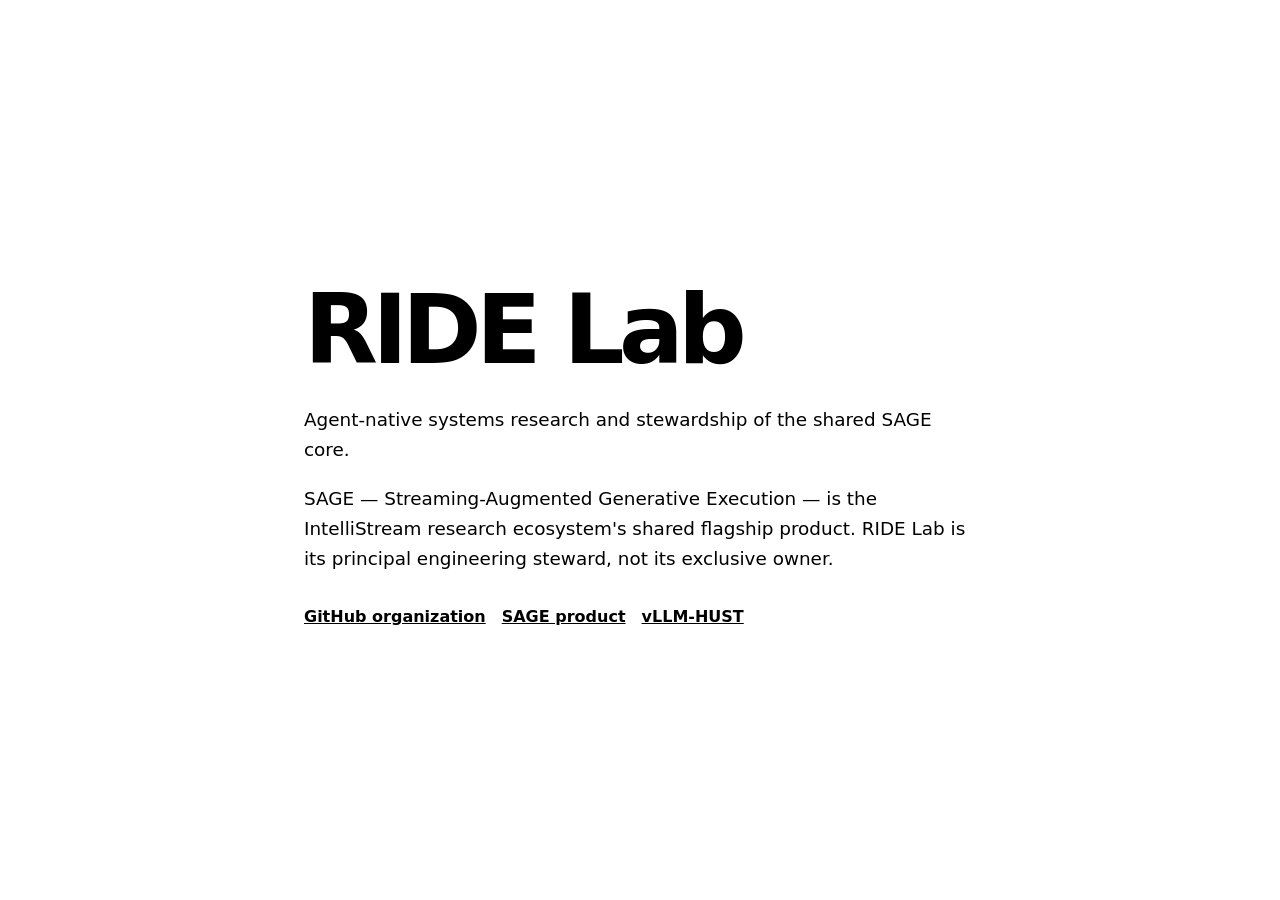
==== index.html @ f53a593c "Clarify shared SAGE stewardship" ====
<!doctype html>
<html lang="en">
<head>
  <meta charset="utf-8">
  <meta name="viewport" content="width=device-width, initial-scale=1">
  <meta name="description" content="RIDE Lab develops agent-native systems and stewards the shared SAGE core.">
  <link rel="canonical" href="https://ride-lab.github.io/">
  <title>RIDE Lab</title>
  <style>
    :root { color-scheme: light dark; font-family: ui-sans-serif, system-ui, sans-serif; }
    body { margin: 0; min-height: 100vh; display: grid; place-items: center; }
    main { width: min(42rem, calc(100% - 3rem)); }
    h1 { font-size: clamp(3rem, 10vw, 6rem); margin: 0 0 1rem; letter-spacing: -0.06em; }
    p { font-size: 1.15rem; line-height: 1.65; }
    nav { display: flex; flex-wrap: wrap; gap: 1rem; margin-top: 2rem; }
    a { color: inherit; font-weight: 650; }
  </style>
</head>
<body>
  <main>
    <h1>RIDE Lab</h1>
    <p>Agent-native systems research and stewardship of the shared SAGE core.</p>
    <p>
      SAGE — Streaming-Augmented Generative Execution — is the IntelliStream
      research ecosystem's shared flagship product. RIDE Lab is its principal
      engineering steward, not its exclusive owner.
    </p>
    <nav aria-label="RIDE Lab links">
      <a href="https://github.com/RIDE-Lab">GitHub organization</a>
      <a href="https://sage.org.ai/">SAGE product</a>
      <a href="https://github.com/vllm-hust">vLLM-HUST</a>
    </nav>
  </main>
</body>
</html>
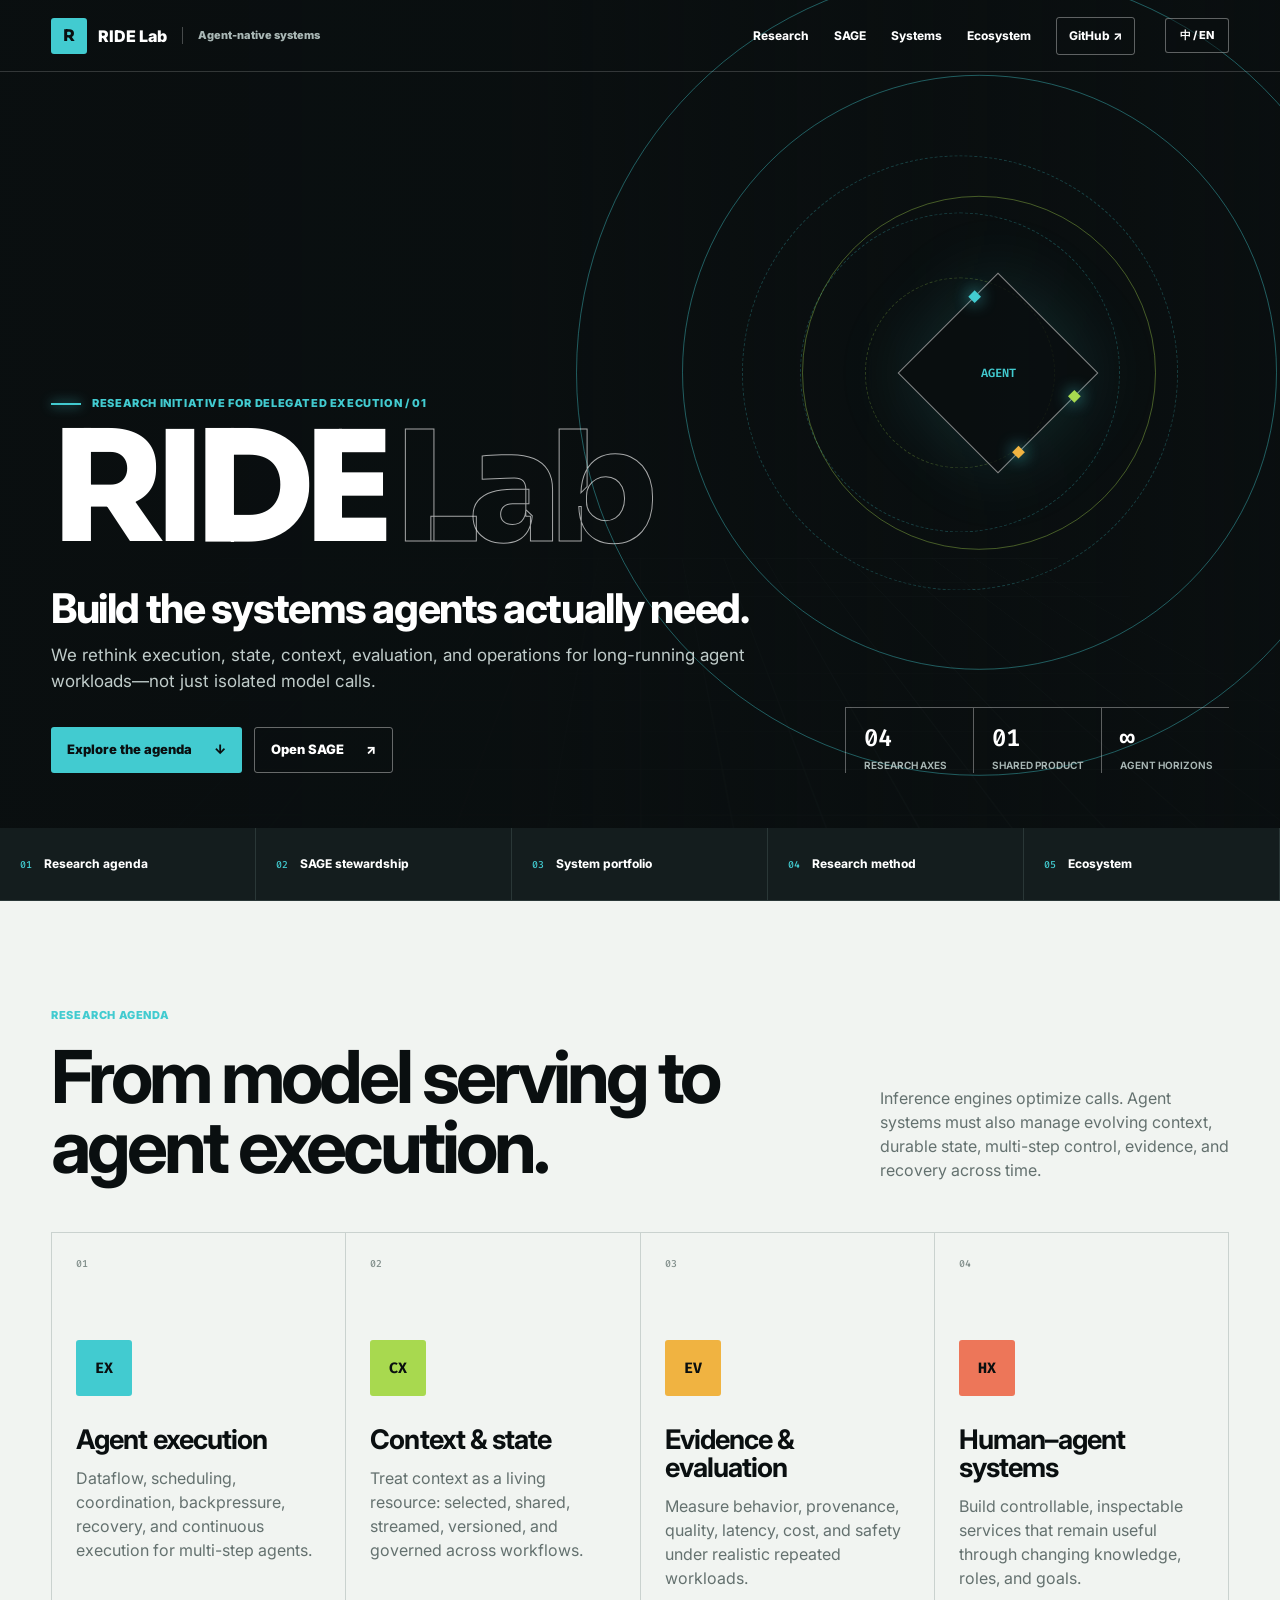
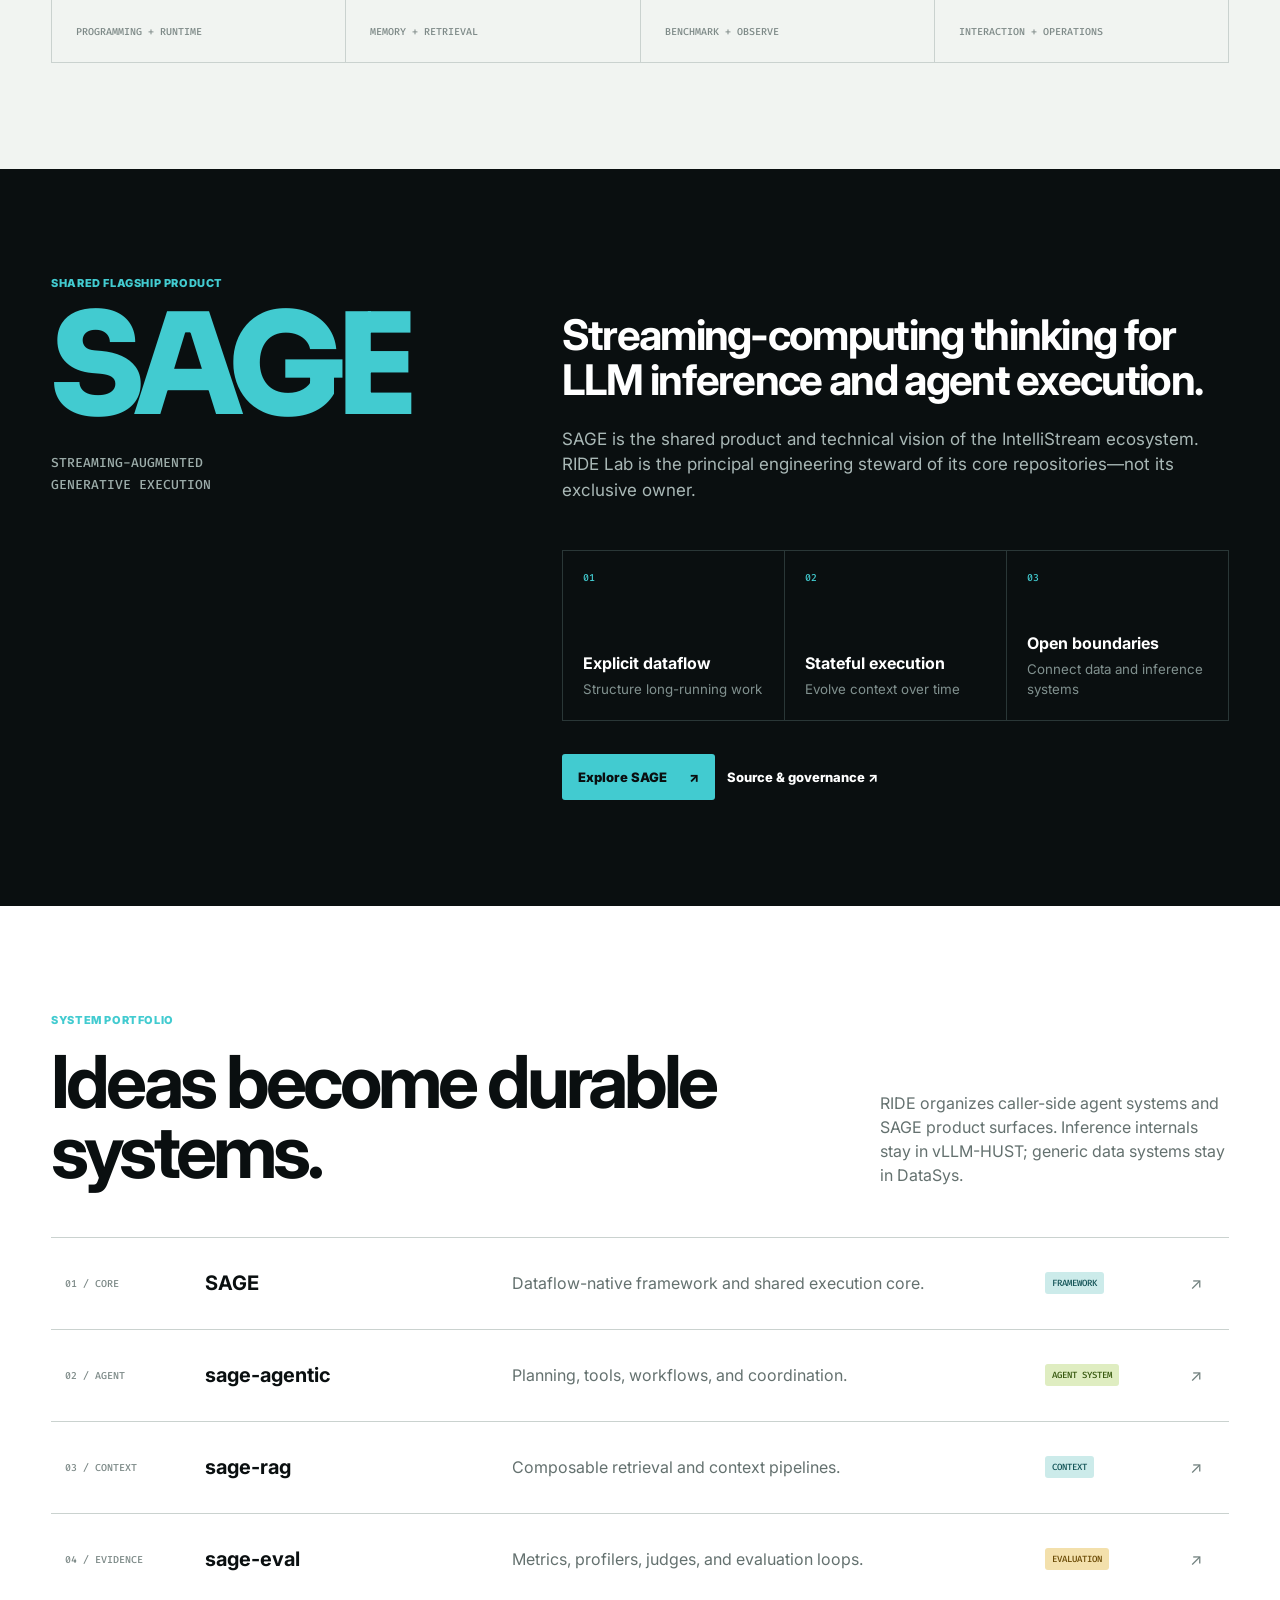
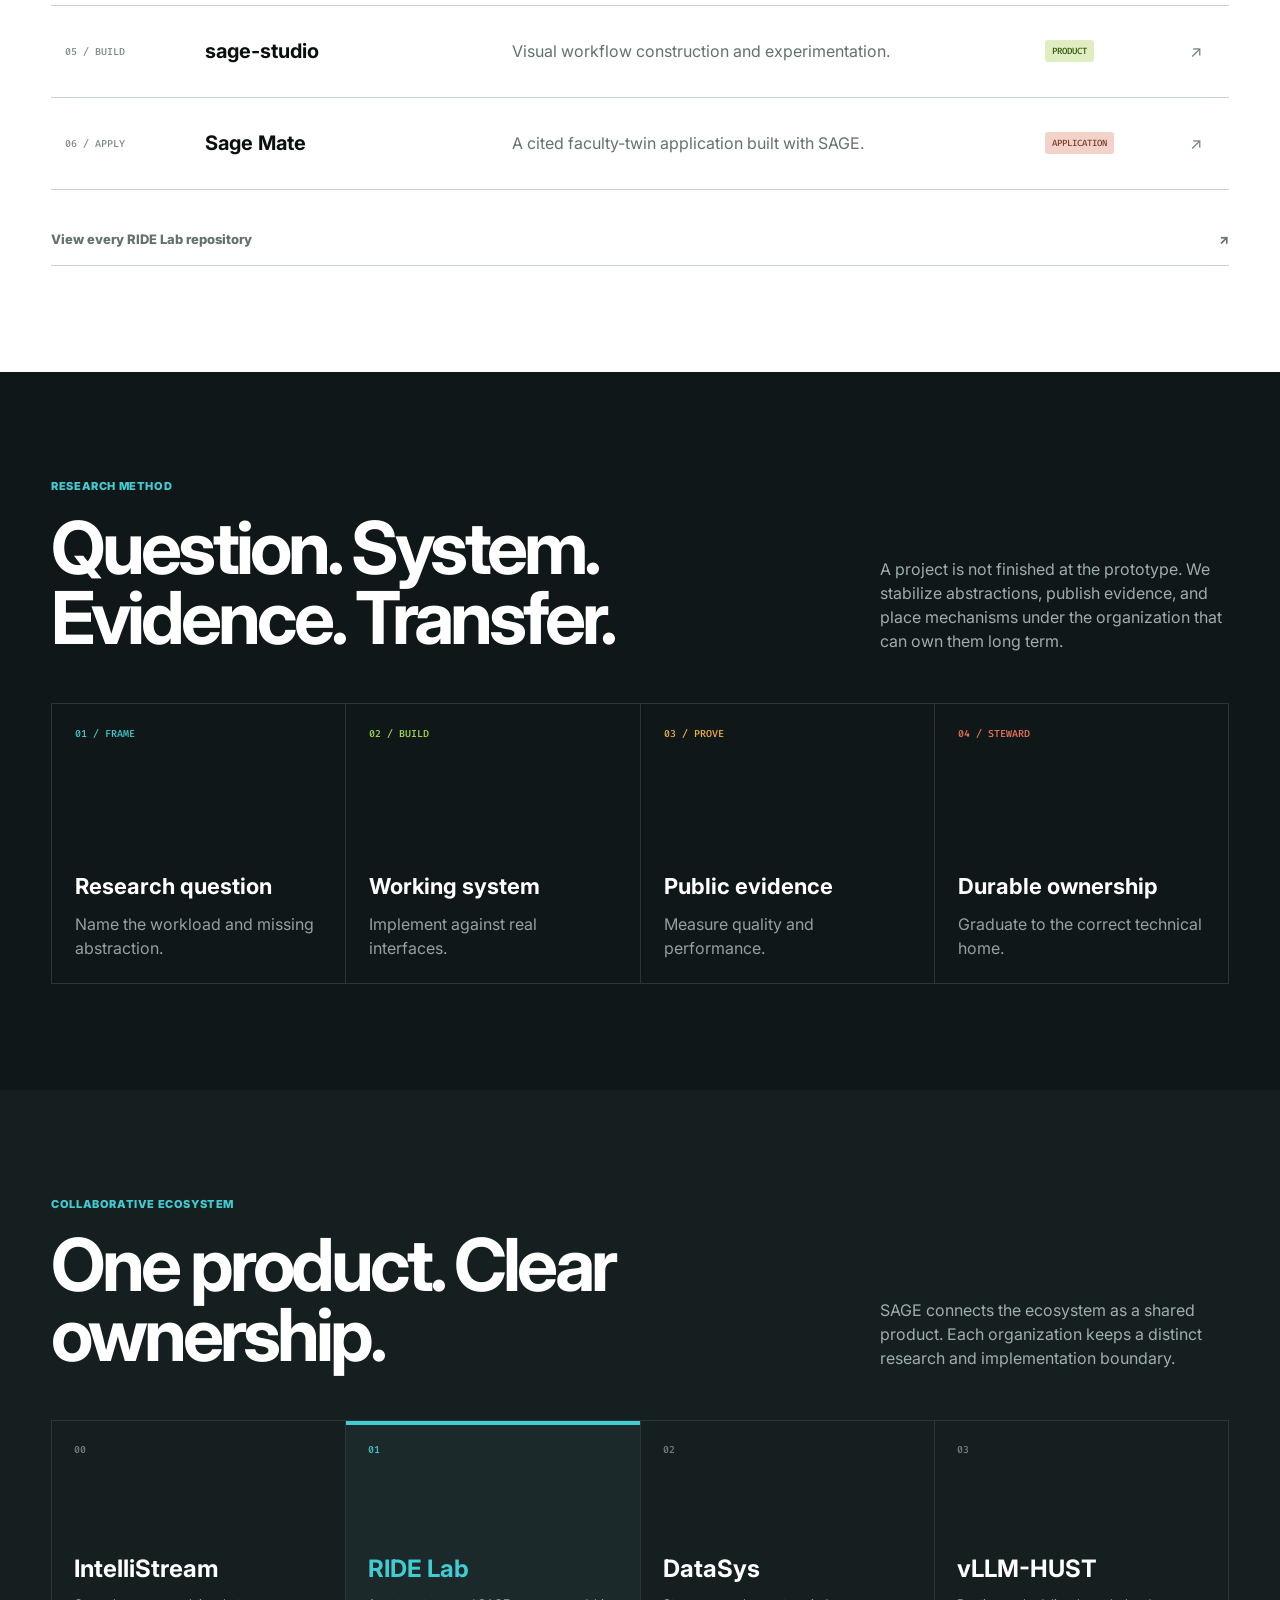
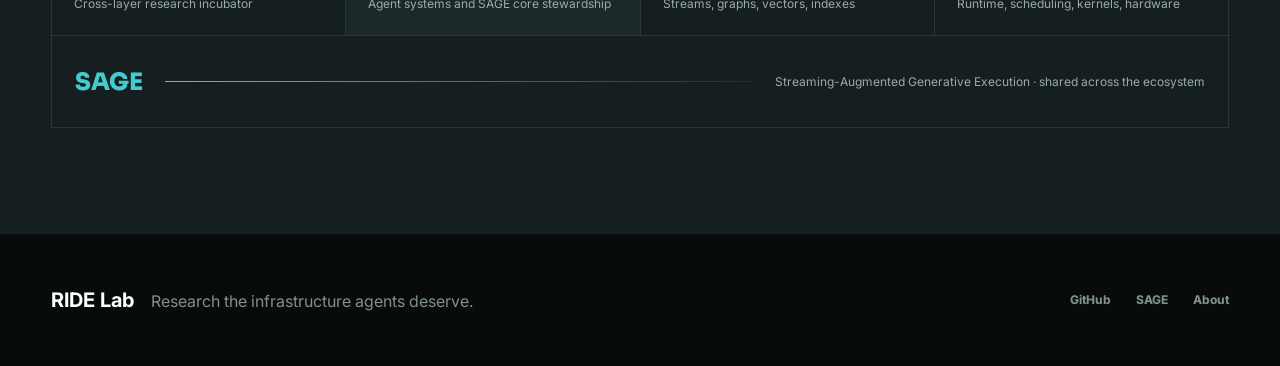
==== commit 85fef9f3: "Rebuild RIDE Lab research portal" ====
--- a/index.html
+++ b/index.html
@@ -3,33 +3,93 @@
 <head>
   <meta charset="utf-8">
   <meta name="viewport" content="width=device-width, initial-scale=1">
-  <meta name="description" content="RIDE Lab develops agent-native systems and stewards the shared SAGE core.">
+  <meta name="description" content="RIDE Lab advances agent-native systems and serves as principal engineering steward of the shared SAGE core.">
+  <meta name="theme-color" content="#0a0f10">
   <link rel="canonical" href="https://ride-lab.github.io/">
-  <title>RIDE Lab</title>
-  <style>
-    :root { color-scheme: light dark; font-family: ui-sans-serif, system-ui, sans-serif; }
-    body { margin: 0; min-height: 100vh; display: grid; place-items: center; }
-    main { width: min(42rem, calc(100% - 3rem)); }
-    h1 { font-size: clamp(3rem, 10vw, 6rem); margin: 0 0 1rem; letter-spacing: -0.06em; }
-    p { font-size: 1.15rem; line-height: 1.65; }
-    nav { display: flex; flex-wrap: wrap; gap: 1rem; margin-top: 2rem; }
-    a { color: inherit; font-weight: 650; }
-  </style>
+  <meta property="og:type" content="website">
+  <meta property="og:title" content="RIDE Lab | Agent-Native Systems">
+  <meta property="og:description" content="Research Initiative for Delegated Execution—agent-native systems and stewardship of the shared SAGE core.">
+  <meta property="og:url" content="https://ride-lab.github.io/">
+  <title>RIDE Lab | Agent-Native Systems</title>
+  <link rel="icon" href="./assets/ride-mark.svg" type="image/svg+xml">
+  <link rel="preconnect" href="https://fonts.googleapis.com">
+  <link rel="preconnect" href="https://fonts.gstatic.com" crossorigin>
+  <link href="https://fonts.googleapis.com/css2?family=Fira+Code:wght@400;500;600&family=Inter:wght@400;500;600;700;800;900&family=Sora:wght@600;700;800&display=swap" rel="stylesheet">
+  <link rel="stylesheet" href="./assets/site.css?v=ride-portal-20260817">
 </head>
 <body>
-  <main>
-    <h1>RIDE Lab</h1>
-    <p>Agent-native systems research and stewardship of the shared SAGE core.</p>
-    <p>
-      SAGE — Streaming-Augmented Generative Execution — is the IntelliStream
-      research ecosystem's shared flagship product. RIDE Lab is its principal
-      engineering steward, not its exclusive owner.
-    </p>
-    <nav aria-label="RIDE Lab links">
-      <a href="https://github.com/RIDE-Lab">GitHub organization</a>
-      <a href="https://sage.org.ai/">SAGE product</a>
-      <a href="https://github.com/vllm-hust">vLLM-HUST</a>
+  <header class="site-header">
+    <a class="brand" href="#top" aria-label="RIDE Lab home"><span class="brand-mark">R</span><span class="brand-copy">RIDE Lab<small data-en="Agent-native systems" data-zh="智能体原生系统">Agent-native systems</small></span></a>
+    <nav aria-label="Primary navigation">
+      <a href="#research" data-en="Research" data-zh="研究">Research</a><a href="#sage">SAGE</a><a href="#systems" data-en="Systems" data-zh="系统">Systems</a><a href="#ecosystem" data-en="Ecosystem" data-zh="生态">Ecosystem</a><a class="nav-action" href="https://github.com/RIDE-Lab">GitHub ↗</a>
     </nav>
+    <button id="lang-toggle" class="lang-toggle" type="button" aria-label="切换到中文">中 / EN</button>
+  </header>
+
+  <main id="top">
+    <section class="hero" aria-labelledby="hero-title">
+      <div class="hero-grid" aria-hidden="true"></div><div class="hero-orbit orbit-one" aria-hidden="true"></div><div class="hero-orbit orbit-two" aria-hidden="true"></div>
+      <div class="hero-core" aria-hidden="true"><span>AGENT</span><i></i><i></i><i></i></div>
+      <div class="hero-copy">
+        <p class="signal"><span></span><span data-en="Research Initiative for Delegated Execution / 01" data-zh="委托执行研究计划 / 01">Research Initiative for Delegated Execution / 01</span></p>
+        <h1 id="hero-title">RIDE<span>Lab</span></h1>
+        <p class="hero-kicker" data-en="Build the systems agents actually need." data-zh="建设真正为智能体而生的系统。">Build the systems agents actually need.</p>
+        <p class="hero-summary" data-en="We rethink execution, state, context, evaluation, and operations for long-running agent workloads—not just isolated model calls." data-zh="我们为长时运行的智能体工作负载重新思考执行、状态、上下文、评测与运维，而不止于一次模型调用。">We rethink execution, state, context, evaluation, and operations for long-running agent workloads—not just isolated model calls.</p>
+        <div class="actions"><a class="button primary" href="#research"><span data-en="Explore the agenda" data-zh="查看研究议程">Explore the agenda</span><span>↓</span></a><a class="button quiet" href="https://sage.org.ai/"><span data-en="Open SAGE" data-zh="进入 SAGE">Open SAGE</span><span>↗</span></a></div>
+      </div>
+      <dl class="hero-metrics"><div><dt>04</dt><dd data-en="research axes" data-zh="研究主轴">research axes</dd></div><div><dt>01</dt><dd data-en="shared product" data-zh="共同产品">shared product</dd></div><div><dt>∞</dt><dd data-en="agent horizons" data-zh="智能体时域">agent horizons</dd></div></dl>
+    </section>
+
+    <nav class="scope-rail" aria-label="Homepage sections">
+      <a href="#research" data-code="01" data-en="Research agenda" data-zh="研究议程">Research agenda</a><a href="#sage" data-code="02" data-en="SAGE stewardship" data-zh="SAGE 工程治理">SAGE stewardship</a><a href="#systems" data-code="03" data-en="System portfolio" data-zh="系统课题">System portfolio</a><a href="#method" data-code="04" data-en="Research method" data-zh="研究方法">Research method</a><a href="#ecosystem" data-code="05" data-en="Ecosystem" data-zh="生态协作">Ecosystem</a>
+    </nav>
+
+    <section id="research" class="section">
+      <div class="section-head"><div><p class="eyebrow" data-en="Research agenda" data-zh="研究议程">Research agenda</p><h2 data-en="From model serving to agent execution." data-zh="从模型服务走向智能体执行。">From model serving to agent execution.</h2></div><p data-en="Inference engines optimize calls. Agent systems must also manage evolving context, durable state, multi-step control, evidence, and recovery across time." data-zh="推理引擎优化模型调用；智能体系统还必须跨越时间管理演化中的上下文、持久状态、多步控制、证据与恢复。">Inference engines optimize calls. Agent systems must also manage evolving context, durable state, multi-step control, evidence, and recovery across time.</p></div>
+      <div class="agenda-grid">
+        <article data-index="01"><b>EX</b><h3 data-en="Agent execution" data-zh="智能体执行">Agent execution</h3><p data-en="Dataflow, scheduling, coordination, backpressure, recovery, and continuous execution for multi-step agents." data-zh="面向多步智能体的数据流、调度、协同、背压、恢复与持续执行。">Dataflow, scheduling, coordination, backpressure, recovery, and continuous execution for multi-step agents.</p><small data-en="PROGRAMMING + RUNTIME" data-zh="编程 + 运行时">PROGRAMMING + RUNTIME</small></article>
+        <article data-index="02"><b>CX</b><h3 data-en="Context & state" data-zh="上下文与状态">Context &amp; state</h3><p data-en="Treat context as a living resource: selected, shared, streamed, versioned, and governed across workflows." data-zh="把上下文视为持续演化的资源：在工作流中选择、共享、流化、版本化并治理。">Treat context as a living resource: selected, shared, streamed, versioned, and governed across workflows.</p><small data-en="MEMORY + RETRIEVAL" data-zh="记忆 + 检索">MEMORY + RETRIEVAL</small></article>
+        <article data-index="03"><b>EV</b><h3 data-en="Evidence & evaluation" data-zh="证据与评测">Evidence &amp; evaluation</h3><p data-en="Measure behavior, provenance, quality, latency, cost, and safety under realistic repeated workloads." data-zh="在真实的重复工作负载下衡量行为、溯源、质量、时延、成本与安全。">Measure behavior, provenance, quality, latency, cost, and safety under realistic repeated workloads.</p><small data-en="BENCHMARK + OBSERVE" data-zh="基准 + 观测">BENCHMARK + OBSERVE</small></article>
+        <article data-index="04"><b>HX</b><h3 data-en="Human–agent systems" data-zh="人机智能体系统">Human–agent systems</h3><p data-en="Build controllable, inspectable services that remain useful through changing knowledge, roles, and goals." data-zh="构建可控、可检查的服务，使其在知识、角色与目标变化中仍然有效。">Build controllable, inspectable services that remain useful through changing knowledge, roles, and goals.</p><small data-en="INTERACTION + OPERATIONS" data-zh="交互 + 运维">INTERACTION + OPERATIONS</small></article>
+      </div>
+    </section>
+
+    <section id="sage" class="section sage-section">
+      <div class="sage-title"><p class="eyebrow" data-en="Shared flagship product" data-zh="共同旗舰产品">Shared flagship product</p><h2>SAGE</h2><p>Streaming-Augmented<br>Generative Execution</p></div>
+      <div class="sage-body">
+        <h3 data-en="Streaming-computing thinking for LLM inference and agent execution." data-zh="以流计算思维赋能大模型推理与智能体执行。">Streaming-computing thinking for LLM inference and agent execution.</h3>
+        <p data-en="SAGE is the shared product and technical vision of the IntelliStream ecosystem. RIDE Lab is the principal engineering steward of its core repositories—not its exclusive owner." data-zh="SAGE 是 IntelliStream 生态的共同产品与技术愿景。RIDE Lab 负责其核心仓库的主要工程治理，但并不排他拥有 SAGE。">SAGE is the shared product and technical vision of the IntelliStream ecosystem. RIDE Lab is the principal engineering steward of its core repositories—not its exclusive owner.</p>
+        <div class="pillars"><div><span>01</span><strong data-en="Explicit dataflow" data-zh="显式数据流">Explicit dataflow</strong><small data-en="Structure long-running work" data-zh="组织长时任务">Structure long-running work</small></div><div><span>02</span><strong data-en="Stateful execution" data-zh="有状态执行">Stateful execution</strong><small data-en="Evolve context over time" data-zh="让上下文持续演化">Evolve context over time</small></div><div><span>03</span><strong data-en="Open boundaries" data-zh="开放边界">Open boundaries</strong><small data-en="Connect data and inference systems" data-zh="连接数据与推理系统">Connect data and inference systems</small></div></div>
+        <div class="actions"><a class="button primary" href="https://sage.org.ai/"><span data-en="Explore SAGE" data-zh="探索 SAGE">Explore SAGE</span><span>↗</span></a><a class="text-link" href="https://github.com/RIDE-Lab/SAGE"><span data-en="Source & governance" data-zh="源码与治理">Source &amp; governance</span> ↗</a></div>
+      </div>
+    </section>
+
+    <section id="systems" class="section systems-section">
+      <div class="section-head"><div><p class="eyebrow" data-en="System portfolio" data-zh="系统课题">System portfolio</p><h2 data-en="Ideas become durable systems." data-zh="让研究思想成为持久系统。">Ideas become durable systems.</h2></div><p data-en="RIDE organizes caller-side agent systems and SAGE product surfaces. Inference internals stay in vLLM-HUST; generic data systems stay in DataSys." data-zh="RIDE 组织调用侧智能体系统与 SAGE 产品界面。推理内部机制属于 vLLM-HUST，通用数据系统属于 DataSys。">RIDE organizes caller-side agent systems and SAGE product surfaces. Inference internals stay in vLLM-HUST; generic data systems stay in DataSys.</p></div>
+      <div class="system-list">
+        <a href="https://github.com/RIDE-Lab/SAGE"><span>01 / CORE</span><strong>SAGE</strong><p data-en="Dataflow-native framework and shared execution core." data-zh="数据流原生框架与共同执行核心。">Dataflow-native framework and shared execution core.</p><em data-en="FRAMEWORK" data-zh="框架">FRAMEWORK</em><i>↗</i></a>
+        <a href="https://github.com/RIDE-Lab/sage-agentic"><span>02 / AGENT</span><strong>sage-agentic</strong><p data-en="Planning, tools, workflows, and coordination." data-zh="规划、工具、工作流与协同。">Planning, tools, workflows, and coordination.</p><em data-en="AGENT SYSTEM" data-zh="智能体系统">AGENT SYSTEM</em><i>↗</i></a>
+        <a href="https://github.com/RIDE-Lab/sage-rag"><span>03 / CONTEXT</span><strong>sage-rag</strong><p data-en="Composable retrieval and context pipelines." data-zh="可组合的检索与上下文流水线。">Composable retrieval and context pipelines.</p><em data-en="CONTEXT" data-zh="上下文">CONTEXT</em><i>↗</i></a>
+        <a href="https://github.com/RIDE-Lab/sage-eval"><span>04 / EVIDENCE</span><strong>sage-eval</strong><p data-en="Metrics, profilers, judges, and evaluation loops." data-zh="指标、剖析器、评审器与评测闭环。">Metrics, profilers, judges, and evaluation loops.</p><em data-en="EVALUATION" data-zh="评测">EVALUATION</em><i>↗</i></a>
+        <a href="https://github.com/RIDE-Lab/sage-studio"><span>05 / BUILD</span><strong>sage-studio</strong><p data-en="Visual workflow construction and experimentation." data-zh="可视化工作流构建与实验。">Visual workflow construction and experimentation.</p><em data-en="PRODUCT" data-zh="产品界面">PRODUCT</em><i>↗</i></a>
+        <a href="https://github.com/RIDE-Lab/sage-mate"><span>06 / APPLY</span><strong>Sage Mate</strong><p data-en="A cited faculty-twin application built with SAGE." data-zh="基于 SAGE 构建、提供引用依据的教师数字分身应用。">A cited faculty-twin application built with SAGE.</p><em data-en="APPLICATION" data-zh="应用">APPLICATION</em><i>↗</i></a>
+      </div>
+      <a class="directory-link" href="https://github.com/orgs/RIDE-Lab/repositories"><span data-en="View every RIDE Lab repository" data-zh="查看 RIDE Lab 全部仓库">View every RIDE Lab repository</span><span>↗</span></a>
+    </section>
+
+    <section id="method" class="section method-section">
+      <div class="section-head"><div><p class="eyebrow" data-en="Research method" data-zh="研究方法">Research method</p><h2 data-en="Question. System. Evidence. Transfer." data-zh="问题、系统、证据、转化。">Question. System. Evidence. Transfer.</h2></div><p data-en="A project is not finished at the prototype. We stabilize abstractions, publish evidence, and place mechanisms under the organization that can own them long term." data-zh="课题并不止于原型。我们稳定抽象、公开证据，并把机制放入能够长期负责它的组织。">A project is not finished at the prototype. We stabilize abstractions, publish evidence, and place mechanisms under the organization that can own them long term.</p></div>
+      <div class="method-path"><article><span>01 / FRAME</span><strong data-en="Research question" data-zh="研究问题">Research question</strong><p data-en="Name the workload and missing abstraction." data-zh="明确工作负载与缺失抽象。">Name the workload and missing abstraction.</p></article><article><span>02 / BUILD</span><strong data-en="Working system" data-zh="可运行系统">Working system</strong><p data-en="Implement against real interfaces." data-zh="面向真实接口完成实现。">Implement against real interfaces.</p></article><article><span>03 / PROVE</span><strong data-en="Public evidence" data-zh="公开证据">Public evidence</strong><p data-en="Measure quality and performance." data-zh="衡量质量与性能。">Measure quality and performance.</p></article><article><span>04 / STEWARD</span><strong data-en="Durable ownership" data-zh="长期治理">Durable ownership</strong><p data-en="Graduate to the correct technical home." data-zh="进入正确的长期技术归属。">Graduate to the correct technical home.</p></article></div>
+    </section>
+
+    <section id="ecosystem" class="section ecosystem-section">
+      <div class="section-head"><div><p class="eyebrow" data-en="Collaborative ecosystem" data-zh="协作生态">Collaborative ecosystem</p><h2 data-en="One product. Clear ownership." data-zh="一个共同产品，清晰技术归属。">One product. Clear ownership.</h2></div><p data-en="SAGE connects the ecosystem as a shared product. Each organization keeps a distinct research and implementation boundary." data-zh="SAGE 作为共同产品连接整个生态；每个组织保持清晰的研究与实现边界。">SAGE connects the ecosystem as a shared product. Each organization keeps a distinct research and implementation boundary.</p></div>
+      <div class="architecture"><a href="https://lab.sage.org.ai/"><span>00</span><strong>IntelliStream</strong><small data-en="Cross-layer research incubator" data-zh="跨层研究孵化器">Cross-layer research incubator</small></a><a class="active" href="#top"><span>01</span><strong>RIDE Lab</strong><small data-en="Agent systems and SAGE core stewardship" data-zh="智能体系统与 SAGE 核心治理">Agent systems and SAGE core stewardship</small></a><a href="https://datasys.sage.org.ai/"><span>02</span><strong>DataSys</strong><small data-en="Streams, graphs, vectors, indexes" data-zh="流、图、向量与索引">Streams, graphs, vectors, indexes</small></a><a href="https://vllm-hust.sage.org.ai/"><span>03</span><strong>vLLM-HUST</strong><small data-en="Runtime, scheduling, kernels, hardware" data-zh="运行时、调度、内核与硬件">Runtime, scheduling, kernels, hardware</small></a></div>
+      <div class="shared-line"><strong>SAGE</strong><i></i><p data-en="Streaming-Augmented Generative Execution · shared across the ecosystem" data-zh="流增强生成式执行 · 整个生态共同建设">Streaming-Augmented Generative Execution · shared across the ecosystem</p></div>
+    </section>
   </main>
+
+  <footer><div><strong>RIDE Lab</strong><span data-en="Research the infrastructure agents deserve." data-zh="研究智能体真正需要的基础设施。">Research the infrastructure agents deserve.</span></div><nav><a href="https://github.com/RIDE-Lab">GitHub</a><a href="https://sage.org.ai/">SAGE</a><a href="https://github.com/RIDE-Lab/.github/blob/main/profile/README.md" data-en="About" data-zh="关于">About</a></nav></footer>
+  <script src="./assets/site.js?v=ride-portal-20260817"></script>
 </body>
 </html>
--- a/assets/site.css
+++ b/assets/site.css
@@ -0,0 +1,13 @@
+:root{--ink:#0a0f10;--panel:#11191a;--paper:#f1f4f1;--white:#fff;--muted:#64716f;--line:#cad2cf;--dark-line:#2a3737;--cyan:#42cbd0;--green:#a8d94f;--amber:#f0b341;--coral:#ed7659;--max:1440px}*{box-sizing:border-box}html{scroll-behavior:smooth}body{margin:0;color:var(--ink);background:var(--paper);font:16px/1.5 Inter,ui-sans-serif,system-ui,sans-serif}a{color:inherit}button{font:inherit}::selection{color:var(--ink);background:var(--cyan)}
+.site-header{position:absolute;inset:0 0 auto;z-index:20;min-height:72px;padding:0 max(4vw,calc((100vw - var(--max))/2));display:flex;align-items:center;gap:30px;color:#fff;border-bottom:1px solid #ffffff2b}.brand{display:flex;align-items:center;gap:11px;text-decoration:none}.brand-mark{width:36px;height:36px;display:grid;place-items:center;color:var(--ink);background:var(--cyan);border-radius:3px;font:800 16px Sora,sans-serif}.brand-copy{display:flex;align-items:center;gap:15px;font-weight:850}.brand-copy small{padding-left:15px;color:#a9b7b5;border-left:1px solid #ffffff40;font-size:11px}.site-header nav{margin-left:auto;display:flex;align-items:center;gap:25px}.site-header nav a,footer nav a{font-size:12px;font-weight:750;text-decoration:none}.site-header nav a:hover{color:var(--cyan)}.nav-action{padding:9px 12px;border:1px solid #ffffff59;border-radius:3px}.lang-toggle{min-width:64px;padding:8px 10px;color:#fff;background:#0a0f1080;border:1px solid #ffffff59;border-radius:3px;font-size:11px;font-weight:800;cursor:pointer}.lang-toggle:hover{color:var(--ink);background:var(--cyan)}
+.hero{position:relative;min-height:min(860px,92svh);padding:148px max(4vw,calc((100vw - var(--max))/2)) 55px;display:grid;align-items:end;overflow:hidden;color:#fff;background:var(--ink)}.hero:after{content:"";position:absolute;inset:0;background:linear-gradient(90deg,#0a0f10fa 0%,#0a0f10e6 41%,#0a0f1052 72%,#0a0f10c2 100%)}.hero-grid{position:absolute;inset:0;opacity:.28;background-image:linear-gradient(#79989529 1px,transparent 1px),linear-gradient(90deg,#79989529 1px,transparent 1px);background-size:64px 64px;transform:perspective(700px) rotateX(55deg) scale(1.45) translateY(13%);transform-origin:center bottom}.hero-orbit{position:absolute;z-index:1;right:clamp(-240px,-8vw,-50px);top:45%;border:1px solid #42cbd06b;border-radius:50%;transform:translateY(-50%)}.hero-orbit:before,.hero-orbit:after{content:"";position:absolute;inset:13%;border:inherit;border-radius:inherit}.hero-orbit:after{inset:28%;border-color:#a8d94f61}.orbit-one{width:min(63vw,850px);aspect-ratio:1}.orbit-two{right:clamp(20px,8vw,150px);width:min(34vw,470px);aspect-ratio:1;border-style:dashed;opacity:.62}.hero-core{position:absolute;z-index:2;right:clamp(120px,22vw,390px);top:45%;width:142px;height:142px;display:grid;place-items:center;border:1px solid #ffffff80;transform:translate(50%,-50%) rotate(45deg);background:#0a0f10c2;box-shadow:0 0 80px #42cbd029}.hero-core span{transform:rotate(-45deg);color:var(--cyan);font:600 12px "Fira Code",monospace}.hero-core i{position:absolute;width:9px;height:9px;background:var(--cyan);box-shadow:0 0 16px var(--cyan)}.hero-core i:nth-of-type(1){left:-5px;top:28px}.hero-core i:nth-of-type(2){right:-5px;top:28px;background:var(--green)}.hero-core i:nth-of-type(3){right:-5px;bottom:24px;background:var(--amber)}.hero-copy{position:relative;z-index:3;max-width:830px}.signal,.eyebrow{margin:0 0 18px;color:var(--cyan);font-size:11px;font-weight:850;text-transform:uppercase;letter-spacing:.055em}.signal{display:flex;align-items:center;gap:11px}.signal>span:first-child{width:30px;height:2px;background:var(--cyan);box-shadow:0 0 12px var(--cyan)}h1{margin:0;font:800 clamp(78px,12vw,176px)/.78 Sora,Inter,sans-serif;letter-spacing:-.075em}h1 span{margin-left:.08em;color:transparent;-webkit-text-stroke:1px #ffffffa3}.hero-kicker{margin:37px 0 13px;max-width:780px;font-size:clamp(27px,3.2vw,45px);font-weight:750;line-height:1.06;letter-spacing:-.035em}.hero-summary{margin:0;max-width:720px;color:#c0ccca;font-size:17px}.actions{margin-top:33px;display:flex;align-items:center;gap:12px;flex-wrap:wrap}.button{min-height:46px;padding:12px 16px;display:inline-flex;align-items:center;justify-content:space-between;gap:22px;border-radius:3px;font-size:13px;font-weight:850;text-decoration:none}.primary{color:var(--ink);background:var(--cyan)}.primary:hover{background:#fff}.quiet{color:#fff;border:1px solid #ffffff61}.quiet:hover{border-color:var(--cyan)}.text-link{font-size:13px;font-weight:800;text-decoration:none}.text-link:hover{color:var(--cyan)}.hero-metrics{position:absolute;z-index:4;right:max(4vw,calc((100vw - var(--max))/2));bottom:55px;margin:0;display:grid;grid-template-columns:repeat(3,128px);border-top:1px solid #ffffff57}.hero-metrics div{padding:14px 0 0 18px;border-left:1px solid #ffffff57}.hero-metrics dt{font:600 24px "Fira Code",monospace}.hero-metrics dd{margin:4px 0 0;color:#a9b7b5;font-size:10px;font-weight:650;text-transform:uppercase}
+.scope-rail{display:grid;grid-template-columns:repeat(5,minmax(0,1fr));color:#fff;background:#141d1e;border-bottom:1px solid var(--dark-line)}.scope-rail a{min-height:72px;padding:17px 20px;display:flex;align-items:center;gap:12px;border-right:1px solid var(--dark-line);font-size:12px;font-weight:750;text-decoration:none}.scope-rail a:before{content:attr(data-code);color:var(--cyan);font:500 10px "Fira Code",monospace}.scope-rail a:hover{color:var(--cyan);background:#192526}
+.section{padding:106px max(4vw,calc((100vw - var(--max))/2))}.section-head{margin-bottom:50px;display:grid;grid-template-columns:minmax(0,1.55fr) minmax(280px,.7fr);gap:55px;align-items:end}.section-head h2{margin:0;max-width:950px;font-size:clamp(41px,5.7vw,82px);line-height:.96;letter-spacing:-.055em}.section-head>p{margin:0;color:var(--muted);font-size:16px}.agenda-grid{display:grid;grid-template-columns:repeat(4,minmax(0,1fr));border-top:1px solid var(--line);border-left:1px solid var(--line)}.agenda-grid article{min-height:430px;padding:24px;display:flex;flex-direction:column;border-right:1px solid var(--line);border-bottom:1px solid var(--line)}.agenda-grid article:before{content:attr(data-index);color:#7f8c89;font:500 10px "Fira Code",monospace}.agenda-grid b{width:56px;height:56px;margin:70px 0 30px;display:grid;place-items:center;background:var(--cyan);border-radius:3px;font:700 15px "Fira Code",monospace}.agenda-grid article:nth-child(2) b{background:var(--green)}.agenda-grid article:nth-child(3) b{background:var(--amber)}.agenda-grid article:nth-child(4) b{background:var(--coral)}.agenda-grid h3{margin:0 0 12px;font-size:27px;line-height:1.05;letter-spacing:-.035em}.agenda-grid p{margin:0;color:var(--muted)}.agenda-grid small{margin-top:auto;padding-top:25px;color:#7d8987;font:500 10px "Fira Code",monospace}
+.sage-section{display:grid;grid-template-columns:minmax(320px,.8fr) minmax(480px,1.35fr);gap:clamp(60px,9vw,145px);color:#fff;background:var(--ink)}.sage-title h2{margin:0;color:var(--cyan);font:800 clamp(90px,11vw,166px)/.82 Sora,sans-serif;letter-spacing:-.075em}.sage-title>p:last-child{margin:27px 0 0;color:#9dadaa;font:500 13px/1.75 "Fira Code",monospace;text-transform:uppercase}.sage-body{padding-top:37px}.sage-body h3{margin:0 0 24px;font-size:clamp(27px,3.3vw,48px);line-height:1.08;letter-spacing:-.04em}.sage-body>p{max-width:780px;color:#a9b8b6;font-size:17px}.pillars{margin-top:47px;display:grid;grid-template-columns:repeat(3,minmax(0,1fr));border-top:1px solid var(--dark-line);border-left:1px solid var(--dark-line)}.pillars div{min-height:170px;padding:20px;display:flex;flex-direction:column;border-right:1px solid var(--dark-line);border-bottom:1px solid var(--dark-line)}.pillars span{color:var(--cyan);font:500 10px "Fira Code",monospace}.pillars strong{margin-top:auto}.pillars small{margin-top:5px;color:#81918f}
+.systems-section{background:#fff}.system-list{border-top:1px solid var(--line)}.system-list a{min-height:92px;padding:17px 14px;display:grid;grid-template-columns:115px minmax(190px,.75fr) minmax(260px,1.35fr) 120px 25px;gap:25px;align-items:center;border-bottom:1px solid var(--line);text-decoration:none}.system-list a:hover{background:var(--paper)}.system-list span{color:#7c8987;font:500 10px "Fira Code",monospace}.system-list strong{font-size:20px}.system-list p{margin:0;color:var(--muted)}.system-list em{width:max-content;padding:5px 7px;color:#125356;background:#ccebea;border-radius:3px;font:normal 500 9px "Fira Code",monospace}.system-list a:nth-child(2) em,.system-list a:nth-child(5) em{color:#34560c;background:#dfedc1}.system-list a:nth-child(4) em{color:#6a4904;background:#f3e0ac}.system-list a:nth-child(6) em{color:#7b3d2b;background:#f3d3c9}.system-list i{color:#71807e;font-style:normal}.directory-link{margin-top:24px;padding:16px 0;display:flex;justify-content:space-between;color:var(--muted);border-bottom:1px solid var(--line);font-size:13px;font-weight:800;text-decoration:none}.directory-link:hover{color:var(--ink)}
+.method-section{color:#fff;background:#101718}.method-section .section-head>p,.ecosystem-section .section-head>p{color:#9eaeab}.method-path{display:grid;grid-template-columns:repeat(4,minmax(0,1fr));border-top:1px solid var(--dark-line);border-left:1px solid var(--dark-line)}.method-path article{min-height:280px;padding:23px;display:flex;flex-direction:column;border-right:1px solid var(--dark-line);border-bottom:1px solid var(--dark-line)}.method-path span{color:var(--cyan);font:500 10px "Fira Code",monospace}.method-path article:nth-child(2) span{color:var(--green)}.method-path article:nth-child(3) span{color:var(--amber)}.method-path article:nth-child(4) span{color:var(--coral)}.method-path strong{margin-top:auto;font-size:22px}.method-path p{margin:9px 0 0;color:#93a19f}
+.ecosystem-section{color:#fff;background:#151f20}.architecture{display:grid;grid-template-columns:repeat(4,minmax(0,1fr));border-top:1px solid var(--dark-line);border-left:1px solid var(--dark-line)}.architecture a{min-height:215px;padding:22px;display:flex;flex-direction:column;border-right:1px solid var(--dark-line);border-bottom:1px solid var(--dark-line);text-decoration:none}.architecture a:hover,.architecture .active{background:#1c292a}.architecture span{color:#748684;font:500 10px "Fira Code",monospace}.architecture strong{margin-top:auto;font-size:24px}.architecture small{margin-top:8px;color:#9aaba8;font-size:12px}.architecture .active{box-shadow:inset 0 4px var(--cyan)}.architecture .active span,.architecture .active strong{color:var(--cyan)}.shared-line{min-height:92px;padding:20px 23px;display:grid;grid-template-columns:auto 1fr minmax(270px,auto);align-items:center;gap:22px;border:1px solid var(--dark-line);border-top:0}.shared-line strong{color:var(--cyan);font:800 24px Sora,sans-serif}.shared-line i{height:1px;background:linear-gradient(90deg,var(--cyan),#42cbd01a)}.shared-line p{margin:0;color:#9aaba8;font-size:12px}
+footer{min-height:132px;padding:34px max(4vw,calc((100vw - var(--max))/2));display:flex;align-items:center;justify-content:space-between;gap:30px;color:#fff;background:#070b0c}footer>div{display:flex;align-items:baseline;gap:17px}footer strong{font-size:20px}footer span,footer nav{color:#80908d}footer nav{display:flex;gap:25px}footer nav a:hover{color:var(--cyan)}
+@media(max-width:1060px){.site-header nav a:not(.nav-action){display:none}.hero-metrics{position:relative;right:auto;bottom:auto;margin-top:48px}.hero{align-content:end}.scope-rail{grid-template-columns:repeat(3,minmax(0,1fr))}.agenda-grid,.method-path,.architecture{grid-template-columns:repeat(2,minmax(0,1fr))}.sage-section{grid-template-columns:1fr;gap:35px}.sage-body{padding-top:0}.system-list a{grid-template-columns:95px minmax(180px,.8fr) 1.4fr 25px}.system-list em{display:none}}
+@media(max-width:700px){.site-header{min-height:64px;gap:12px}.brand-copy small,.site-header nav{display:none}.lang-toggle{margin-left:auto}.hero{min-height:800px;padding-top:112px}.hero:after{background:#0a0f10ad}.orbit-one{width:125vw;right:-55vw}.orbit-two{width:78vw;right:-5vw}.hero-core{right:28%;top:36%;width:106px;height:106px;opacity:.8}h1{font-size:clamp(66px,22vw,96px)}h1 span{display:block;width:max-content;margin:.16em 0 0}.hero-kicker{margin-top:31px;font-size:29px}.hero-summary{font-size:15px}.hero-metrics{grid-template-columns:repeat(3,minmax(0,1fr))}.hero-metrics div{padding-left:10px}.hero-metrics dt{font-size:18px}.scope-rail{grid-template-columns:1fr 1fr}.scope-rail a{min-height:58px;padding:13px}.section{padding-top:76px;padding-bottom:76px}.section-head{grid-template-columns:1fr;gap:23px}.section-head h2{font-size:42px}.agenda-grid,.method-path,.architecture{grid-template-columns:1fr}.agenda-grid article{min-height:340px}.agenda-grid b{margin-top:39px}.sage-section{grid-template-columns:minmax(0,1fr)}.sage-title h2{font-size:92px}.pillars{grid-template-columns:1fr}.pillars div{min-height:125px}.system-list a{min-height:125px;grid-template-columns:1fr auto;gap:5px 12px}.system-list span,.system-list strong{grid-column:1}.system-list p{grid-column:1/-1}.system-list i{grid-column:2;grid-row:1/3}.shared-line{grid-template-columns:1fr;gap:10px}.shared-line i{width:100%}footer{align-items:flex-start;flex-direction:column}footer>div{align-items:flex-start;flex-direction:column;gap:4px}}
+@media(prefers-reduced-motion:reduce){html{scroll-behavior:auto}}
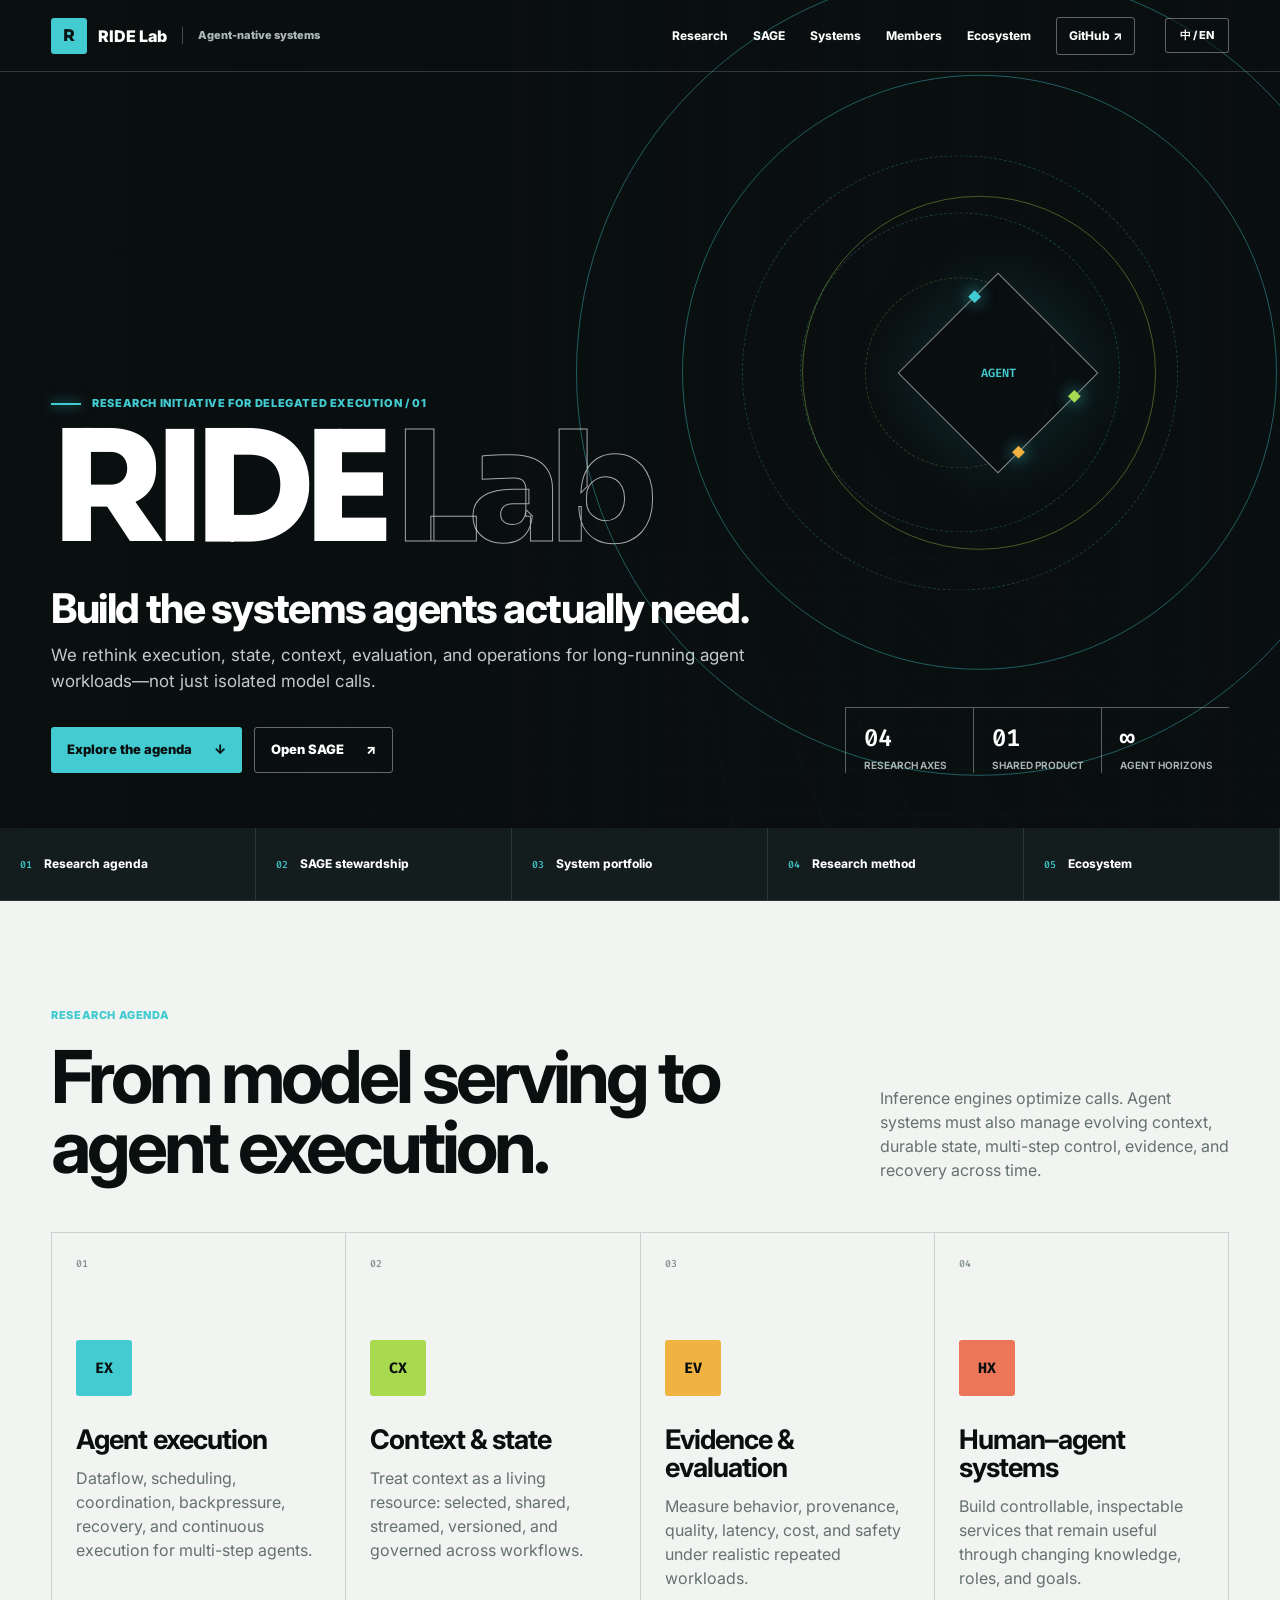
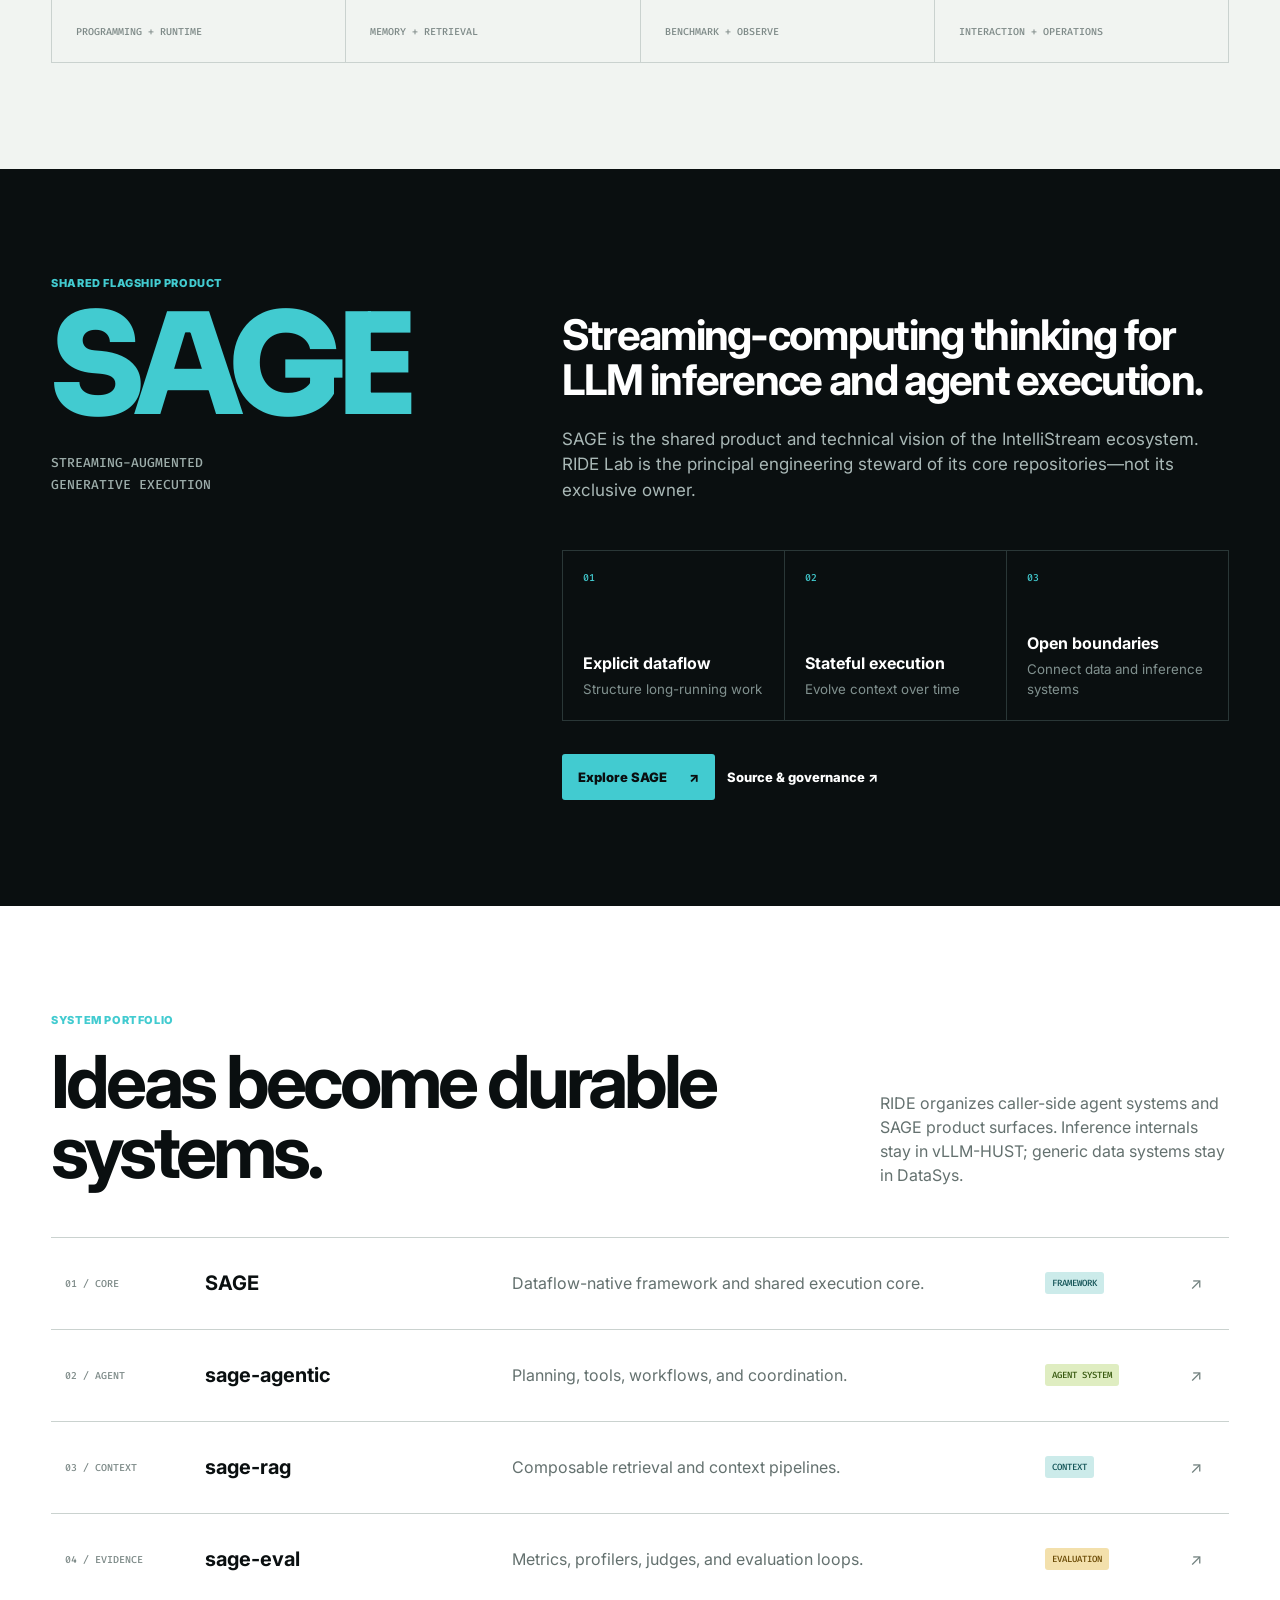
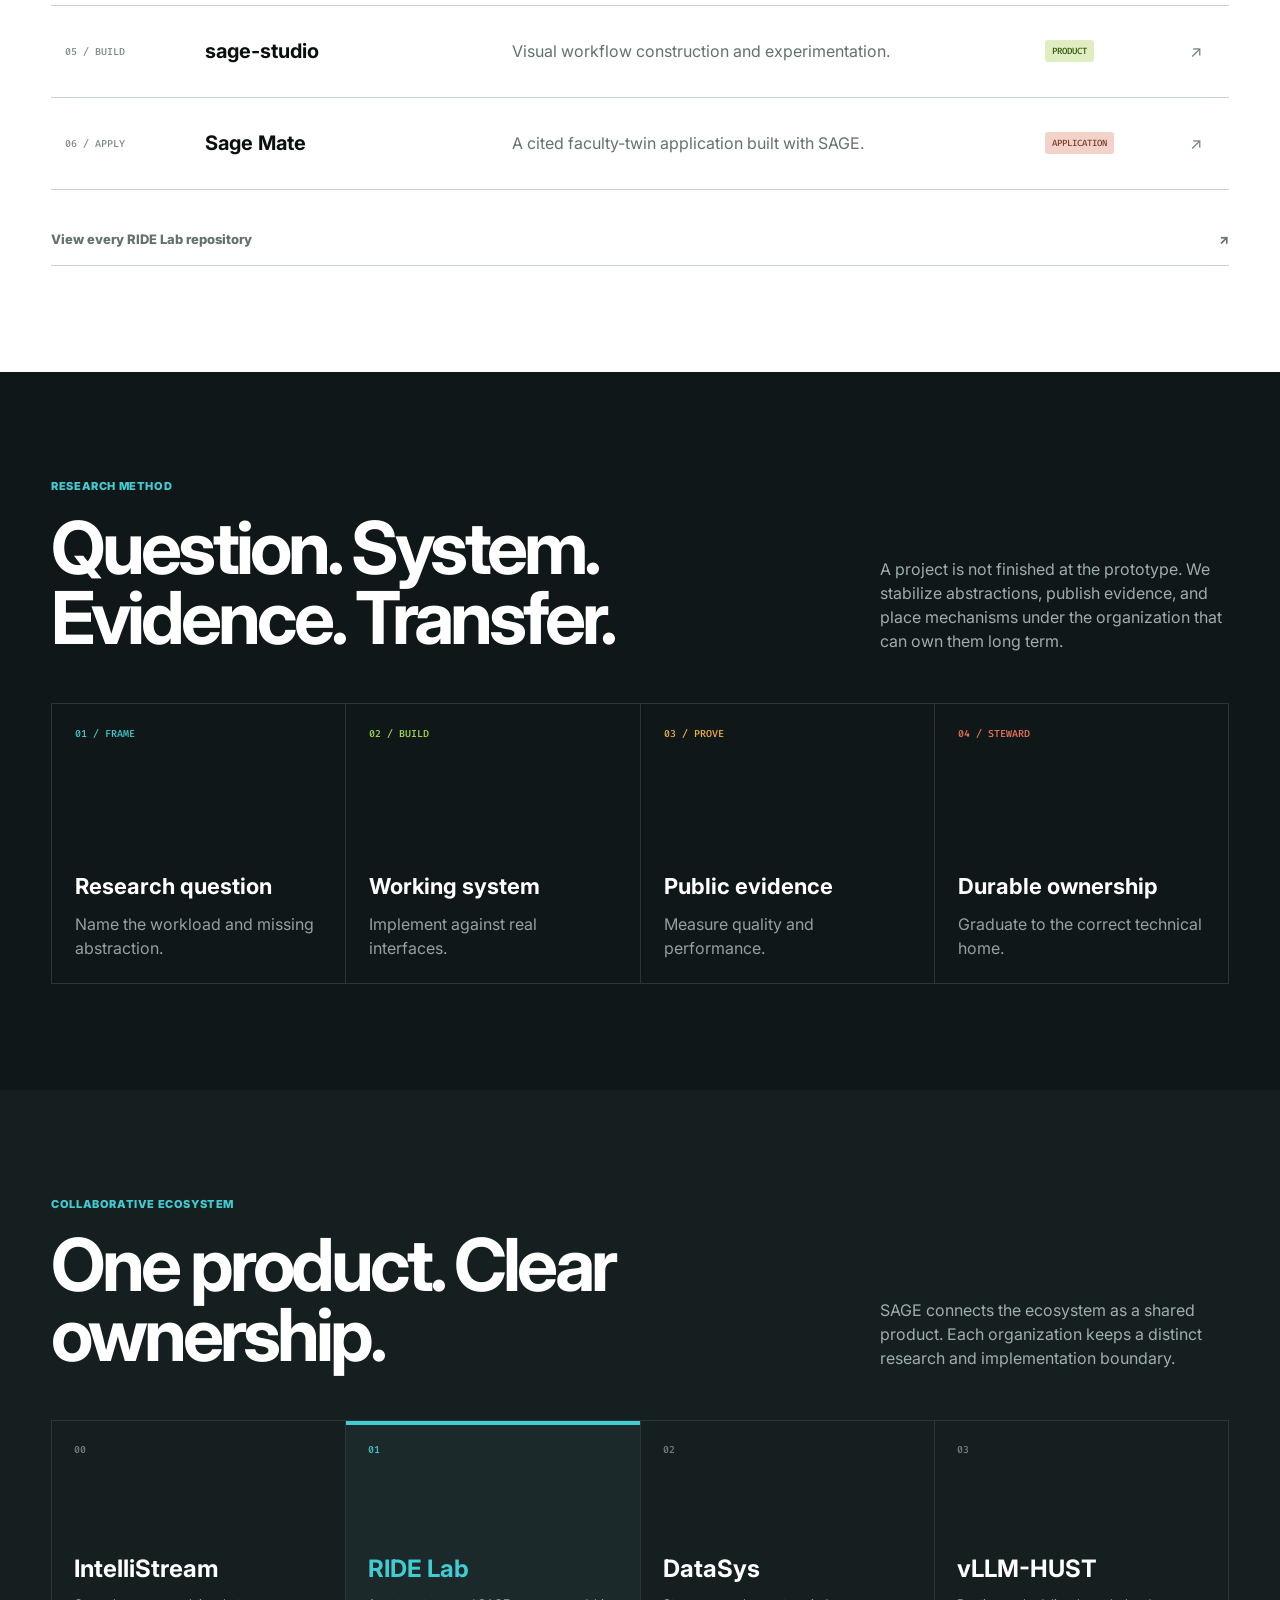
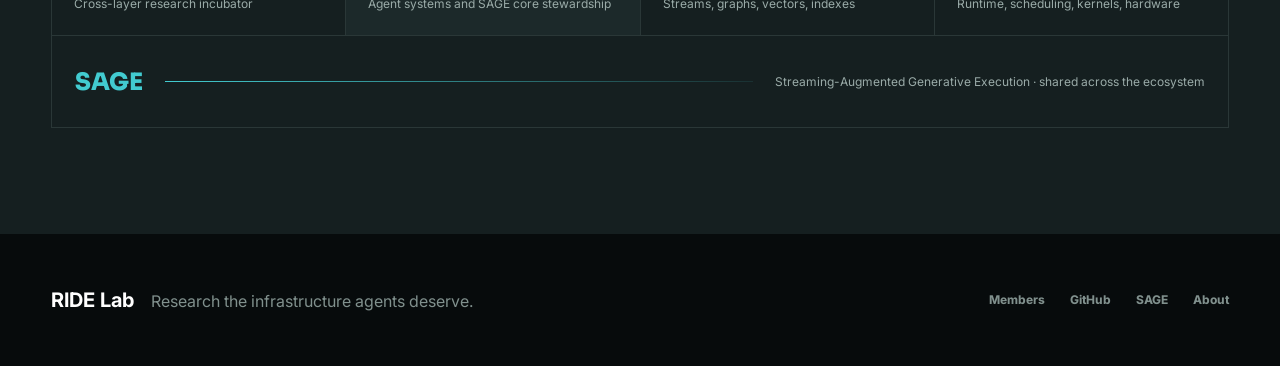
==== commit 4f3273b3: "Add RIDE Lab members directory" ====
--- a/index.html
+++ b/index.html
@@ -21,7 +21,7 @@
   <header class="site-header">
     <a class="brand" href="#top" aria-label="RIDE Lab home"><span class="brand-mark">R</span><span class="brand-copy">RIDE Lab<small data-en="Agent-native systems" data-zh="智能体原生系统">Agent-native systems</small></span></a>
     <nav aria-label="Primary navigation">
-      <a href="#research" data-en="Research" data-zh="研究">Research</a><a href="#sage">SAGE</a><a href="#systems" data-en="Systems" data-zh="系统">Systems</a><a href="#ecosystem" data-en="Ecosystem" data-zh="生态">Ecosystem</a><a class="nav-action" href="https://github.com/RIDE-Lab">GitHub ↗</a>
+      <a href="#research" data-en="Research" data-zh="研究">Research</a><a href="#sage">SAGE</a><a href="#systems" data-en="Systems" data-zh="系统">Systems</a><a href="./members.html" data-en="Members" data-zh="成员">Members</a><a href="#ecosystem" data-en="Ecosystem" data-zh="生态">Ecosystem</a><a class="nav-action" href="https://github.com/RIDE-Lab">GitHub ↗</a>
     </nav>
     <button id="lang-toggle" class="lang-toggle" type="button" aria-label="切换到中文">中 / EN</button>
   </header>
@@ -89,7 +89,7 @@
     </section>
   </main>
 
-  <footer><div><strong>RIDE Lab</strong><span data-en="Research the infrastructure agents deserve." data-zh="研究智能体真正需要的基础设施。">Research the infrastructure agents deserve.</span></div><nav><a href="https://github.com/RIDE-Lab">GitHub</a><a href="https://sage.org.ai/">SAGE</a><a href="https://github.com/RIDE-Lab/.github/blob/main/profile/README.md" data-en="About" data-zh="关于">About</a></nav></footer>
+  <footer><div><strong>RIDE Lab</strong><span data-en="Research the infrastructure agents deserve." data-zh="研究智能体真正需要的基础设施。">Research the infrastructure agents deserve.</span></div><nav><a href="./members.html" data-en="Members" data-zh="成员">Members</a><a href="https://github.com/RIDE-Lab">GitHub</a><a href="https://sage.org.ai/">SAGE</a><a href="https://github.com/RIDE-Lab/.github/blob/main/profile/README.md" data-en="About" data-zh="关于">About</a></nav></footer>
   <script src="./assets/site.js?v=ride-portal-20260817"></script>
 </body>
 </html>
--- a/assets/site.css
+++ b/assets/site.css
@@ -8,6 +8,7 @@
 .method-section{color:#fff;background:#101718}.method-section .section-head>p,.ecosystem-section .section-head>p{color:#9eaeab}.method-path{display:grid;grid-template-columns:repeat(4,minmax(0,1fr));border-top:1px solid var(--dark-line);border-left:1px solid var(--dark-line)}.method-path article{min-height:280px;padding:23px;display:flex;flex-direction:column;border-right:1px solid var(--dark-line);border-bottom:1px solid var(--dark-line)}.method-path span{color:var(--cyan);font:500 10px "Fira Code",monospace}.method-path article:nth-child(2) span{color:var(--green)}.method-path article:nth-child(3) span{color:var(--amber)}.method-path article:nth-child(4) span{color:var(--coral)}.method-path strong{margin-top:auto;font-size:22px}.method-path p{margin:9px 0 0;color:#93a19f}
 .ecosystem-section{color:#fff;background:#151f20}.architecture{display:grid;grid-template-columns:repeat(4,minmax(0,1fr));border-top:1px solid var(--dark-line);border-left:1px solid var(--dark-line)}.architecture a{min-height:215px;padding:22px;display:flex;flex-direction:column;border-right:1px solid var(--dark-line);border-bottom:1px solid var(--dark-line);text-decoration:none}.architecture a:hover,.architecture .active{background:#1c292a}.architecture span{color:#748684;font:500 10px "Fira Code",monospace}.architecture strong{margin-top:auto;font-size:24px}.architecture small{margin-top:8px;color:#9aaba8;font-size:12px}.architecture .active{box-shadow:inset 0 4px var(--cyan)}.architecture .active span,.architecture .active strong{color:var(--cyan)}.shared-line{min-height:92px;padding:20px 23px;display:grid;grid-template-columns:auto 1fr minmax(270px,auto);align-items:center;gap:22px;border:1px solid var(--dark-line);border-top:0}.shared-line strong{color:var(--cyan);font:800 24px Sora,sans-serif}.shared-line i{height:1px;background:linear-gradient(90deg,var(--cyan),#42cbd01a)}.shared-line p{margin:0;color:#9aaba8;font-size:12px}
 footer{min-height:132px;padding:34px max(4vw,calc((100vw - var(--max))/2));display:flex;align-items:center;justify-content:space-between;gap:30px;color:#fff;background:#070b0c}footer>div{display:flex;align-items:baseline;gap:17px}footer strong{font-size:20px}footer span,footer nav{color:#80908d}footer nav{display:flex;gap:25px}footer nav a:hover{color:var(--cyan)}
-@media(max-width:1060px){.site-header nav a:not(.nav-action){display:none}.hero-metrics{position:relative;right:auto;bottom:auto;margin-top:48px}.hero{align-content:end}.scope-rail{grid-template-columns:repeat(3,minmax(0,1fr))}.agenda-grid,.method-path,.architecture{grid-template-columns:repeat(2,minmax(0,1fr))}.sage-section{grid-template-columns:1fr;gap:35px}.sage-body{padding-top:0}.system-list a{grid-template-columns:95px minmax(180px,.8fr) 1.4fr 25px}.system-list em{display:none}}
-@media(max-width:700px){.site-header{min-height:64px;gap:12px}.brand-copy small,.site-header nav{display:none}.lang-toggle{margin-left:auto}.hero{min-height:800px;padding-top:112px}.hero:after{background:#0a0f10ad}.orbit-one{width:125vw;right:-55vw}.orbit-two{width:78vw;right:-5vw}.hero-core{right:28%;top:36%;width:106px;height:106px;opacity:.8}h1{font-size:clamp(66px,22vw,96px)}h1 span{display:block;width:max-content;margin:.16em 0 0}.hero-kicker{margin-top:31px;font-size:29px}.hero-summary{font-size:15px}.hero-metrics{grid-template-columns:repeat(3,minmax(0,1fr))}.hero-metrics div{padding-left:10px}.hero-metrics dt{font-size:18px}.scope-rail{grid-template-columns:1fr 1fr}.scope-rail a{min-height:58px;padding:13px}.section{padding-top:76px;padding-bottom:76px}.section-head{grid-template-columns:1fr;gap:23px}.section-head h2{font-size:42px}.agenda-grid,.method-path,.architecture{grid-template-columns:1fr}.agenda-grid article{min-height:340px}.agenda-grid b{margin-top:39px}.sage-section{grid-template-columns:minmax(0,1fr)}.sage-title h2{font-size:92px}.pillars{grid-template-columns:1fr}.pillars div{min-height:125px}.system-list a{min-height:125px;grid-template-columns:1fr auto;gap:5px 12px}.system-list span,.system-list strong{grid-column:1}.system-list p{grid-column:1/-1}.system-list i{grid-column:2;grid-row:1/3}.shared-line{grid-template-columns:1fr;gap:10px}.shared-line i{width:100%}footer{align-items:flex-start;flex-direction:column}footer>div{align-items:flex-start;flex-direction:column;gap:4px}}
+.members-hero{position:relative;min-height:520px;padding:150px max(4vw,calc((100vw - var(--max))/2)) 64px;display:grid;align-items:end;overflow:hidden;color:#fff;background:radial-gradient(circle at 78% 35%,#183033 0,#101a1b 34%,var(--ink) 70%)}.members-hero:before{content:"";position:absolute;inset:0;opacity:.2;background-image:linear-gradient(#42cbd029 1px,transparent 1px),linear-gradient(90deg,#42cbd029 1px,transparent 1px);background-size:68px 68px}.members-hero-copy{position:relative;z-index:1;max-width:980px}.members-hero h1{font-size:clamp(72px,10vw,142px);line-height:.82}.members-hero p:last-child{max-width:790px;margin:27px 0 0;color:#b7c7c4;font-size:18px}.member-directory{padding:90px max(4vw,calc((100vw - var(--max))/2)) 112px;background:var(--paper)}.member-directory-head{margin-bottom:35px;display:grid;grid-template-columns:minmax(0,1fr) minmax(260px,430px);gap:44px;align-items:end}.member-directory-head h2{margin:0;font-size:clamp(42px,5.5vw,76px);line-height:.95;letter-spacing:-.05em}.member-directory-head>div>p:last-child{max-width:760px;color:var(--muted)}.member-search{width:100%;min-height:48px;padding:11px 14px;border:1px solid var(--line);border-radius:3px;color:var(--ink);background:#fff}.member-status{margin:0 0 15px;color:var(--muted);font:500 10px "Fira Code",monospace;text-transform:uppercase}.member-grid{display:grid;grid-template-columns:repeat(4,minmax(0,1fr));border-top:1px solid var(--line);border-left:1px solid var(--line)}.member-card{min-width:0;min-height:330px;padding:24px;display:flex;flex-direction:column;border-right:1px solid var(--line);border-bottom:1px solid var(--line);background:#fff}.member-card:hover{background:#edf3f1;box-shadow:inset 0 4px var(--cyan)}.member-avatar{width:72px;height:72px;border-radius:4px;object-fit:cover;background:#d7e2df}.member-identity{margin-top:24px}.member-label{color:#167579;font:600 10px "Fira Code",monospace;text-transform:uppercase}.member-identity h2{margin:7px 0 2px;font-size:21px;line-height:1.08;overflow-wrap:anywhere}.member-login{margin:0;color:var(--muted);font-size:12px;overflow-wrap:anywhere}.member-bio{margin:18px 0;color:var(--muted);font-size:13px}.member-meta{margin-top:auto;display:flex;align-items:end;justify-content:space-between;gap:14px;color:var(--muted);font-size:11px}.member-meta a{font-weight:800;text-decoration:none}.member-meta a:hover{color:#167579}.member-empty{padding:30px;border:1px solid var(--line);color:var(--muted);background:#fff}.visually-hidden{position:absolute;width:1px;height:1px;padding:0;margin:-1px;overflow:hidden;clip:rect(0,0,0,0);white-space:nowrap;border:0}
+@media(max-width:1060px){.site-header nav a:not(.nav-action){display:none}.hero-metrics{position:relative;right:auto;bottom:auto;margin-top:48px}.hero{align-content:end}.scope-rail{grid-template-columns:repeat(3,minmax(0,1fr))}.agenda-grid,.method-path,.architecture,.member-grid{grid-template-columns:repeat(2,minmax(0,1fr))}.sage-section{grid-template-columns:1fr;gap:35px}.sage-body{padding-top:0}.system-list a{grid-template-columns:95px minmax(180px,.8fr) 1.4fr 25px}.system-list em{display:none}}
+@media(max-width:700px){.site-header{min-height:64px;gap:12px}.brand-copy small,.site-header nav{display:none}.lang-toggle{margin-left:auto}.hero{min-height:800px;padding-top:112px}.hero:after{background:#0a0f10ad}.orbit-one{width:125vw;right:-55vw}.orbit-two{width:78vw;right:-5vw}.hero-core{right:28%;top:36%;width:106px;height:106px;opacity:.8}h1{font-size:clamp(66px,22vw,96px)}h1 span{display:block;width:max-content;margin:.16em 0 0}.hero-kicker{margin-top:31px;font-size:29px}.hero-summary{font-size:15px}.hero-metrics{grid-template-columns:repeat(3,minmax(0,1fr))}.hero-metrics div{padding-left:10px}.hero-metrics dt{font-size:18px}.scope-rail{grid-template-columns:1fr 1fr}.scope-rail a{min-height:58px;padding:13px}.section{padding-top:76px;padding-bottom:76px}.section-head{grid-template-columns:1fr;gap:23px}.section-head h2{font-size:42px}.agenda-grid,.method-path,.architecture{grid-template-columns:1fr}.agenda-grid article{min-height:340px}.agenda-grid b{margin-top:39px}.sage-section{grid-template-columns:minmax(0,1fr)}.sage-title h2{font-size:92px}.pillars{grid-template-columns:1fr}.pillars div{min-height:125px}.system-list a{min-height:125px;grid-template-columns:1fr auto;gap:5px 12px}.system-list span,.system-list strong{grid-column:1}.system-list p{grid-column:1/-1}.system-list i{grid-column:2;grid-row:1/3}.shared-line{grid-template-columns:1fr;gap:10px}.shared-line i{width:100%}.members-hero{min-height:440px;padding:120px 16px 46px}.members-hero h1{font-size:62px}.members-hero p:last-child{font-size:16px}.member-directory{padding:68px 16px 84px}.member-directory-head{grid-template-columns:1fr;gap:22px}.member-grid{grid-template-columns:1fr}.member-card{min-height:290px}footer{align-items:flex-start;flex-direction:column}footer>div{align-items:flex-start;flex-direction:column;gap:4px}}
 @media(prefers-reduced-motion:reduce){html{scroll-behavior:auto}}
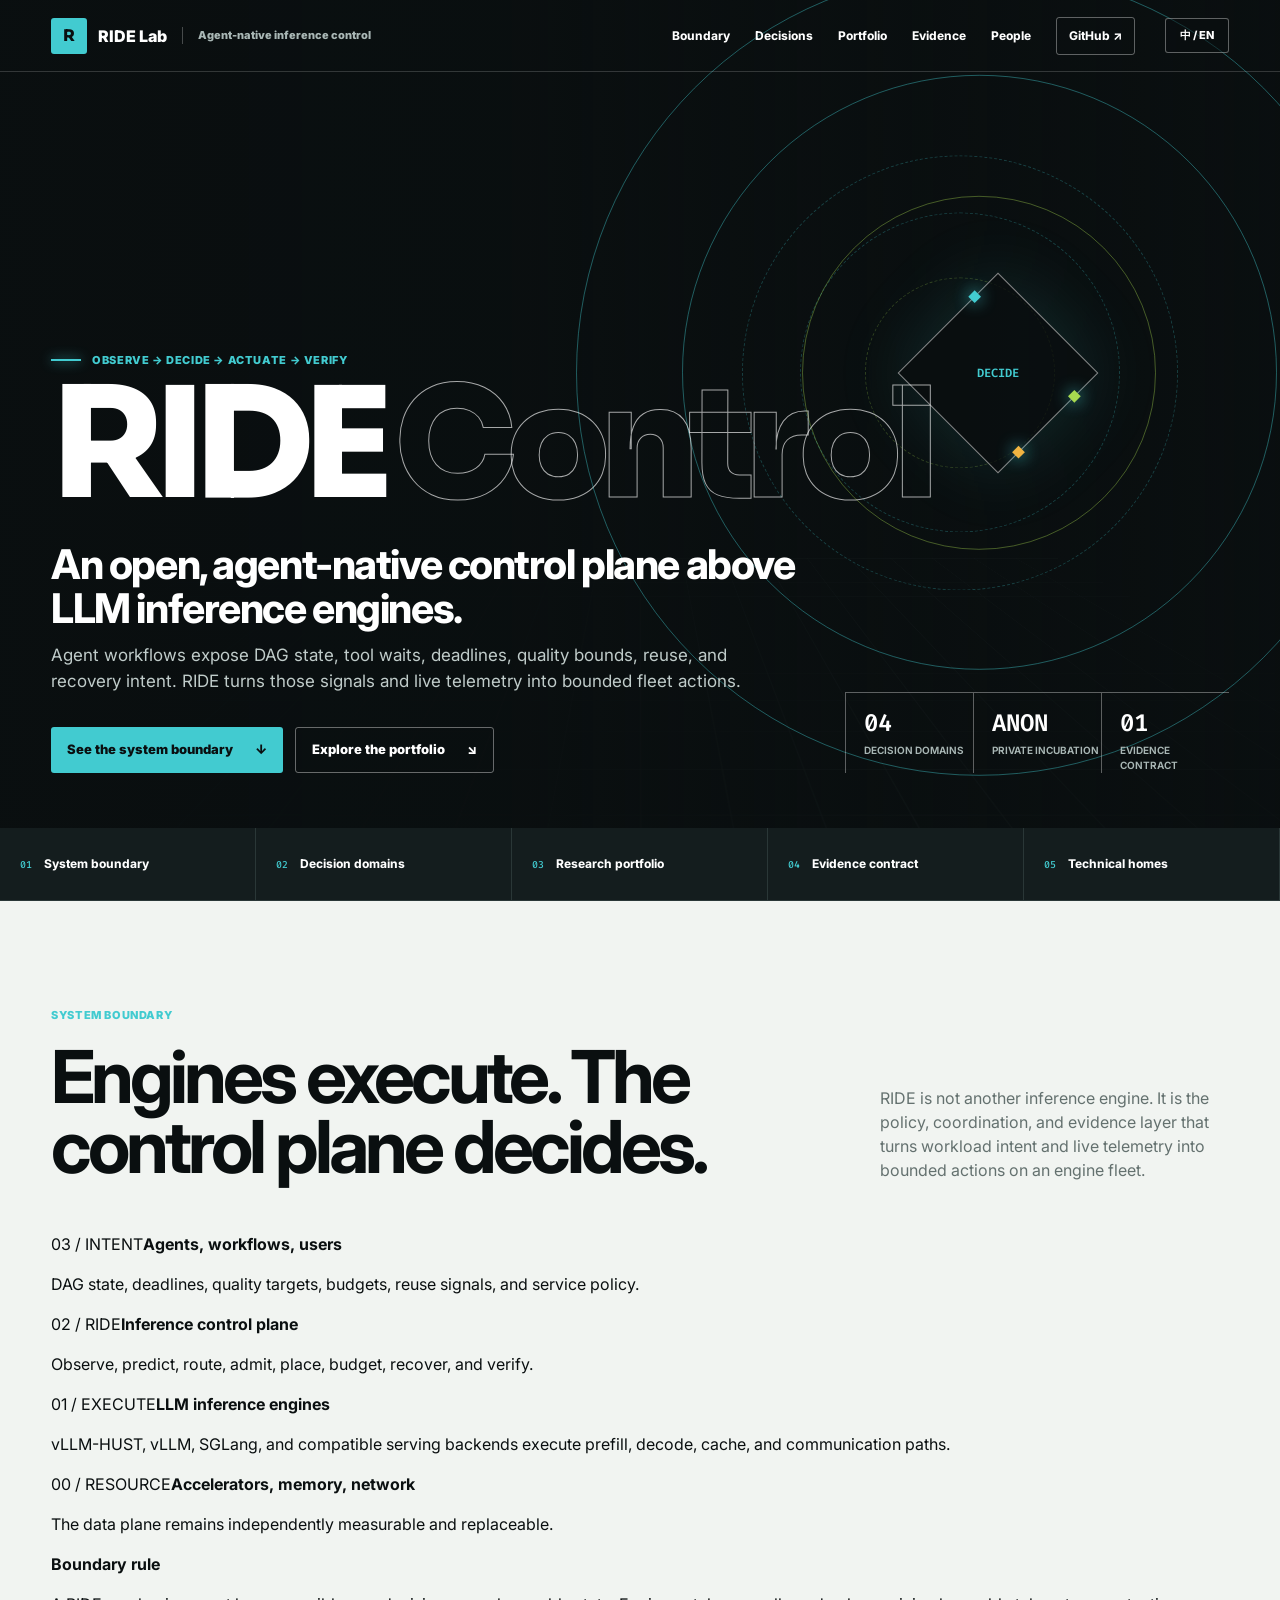
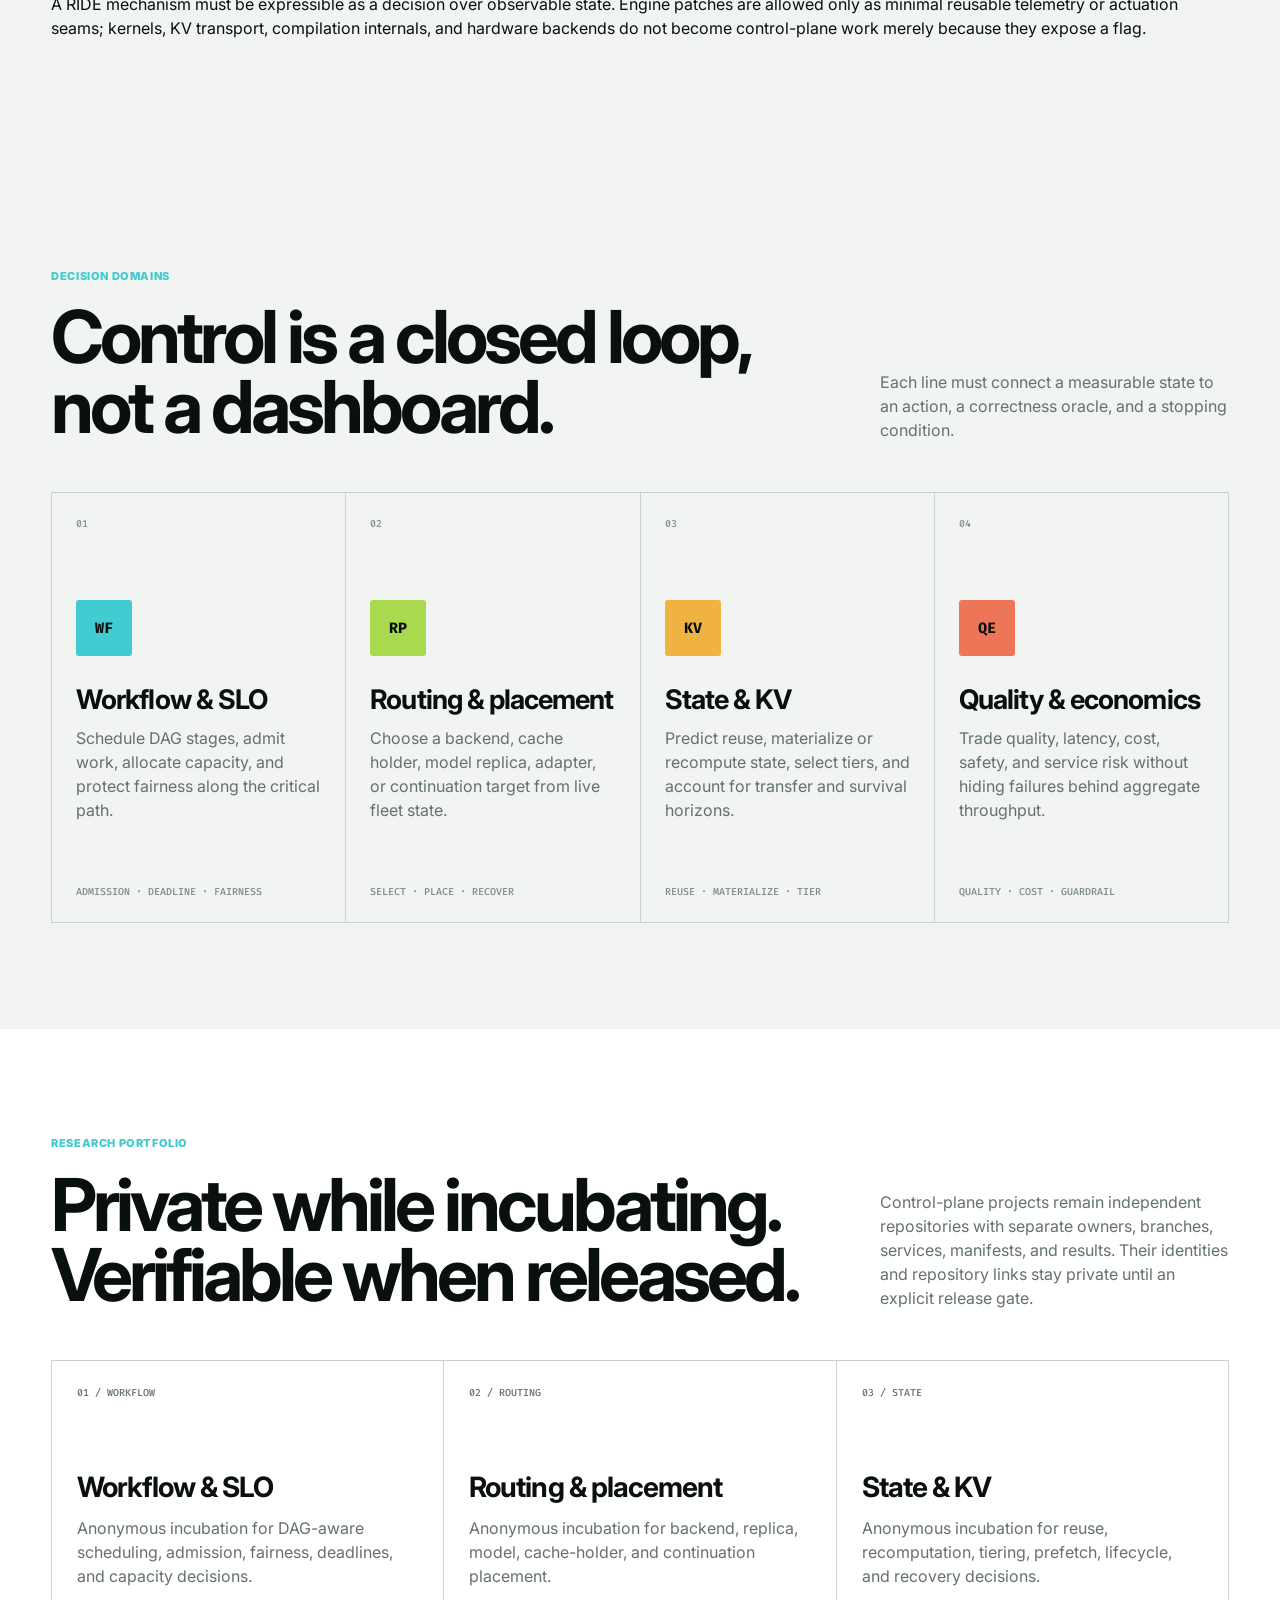
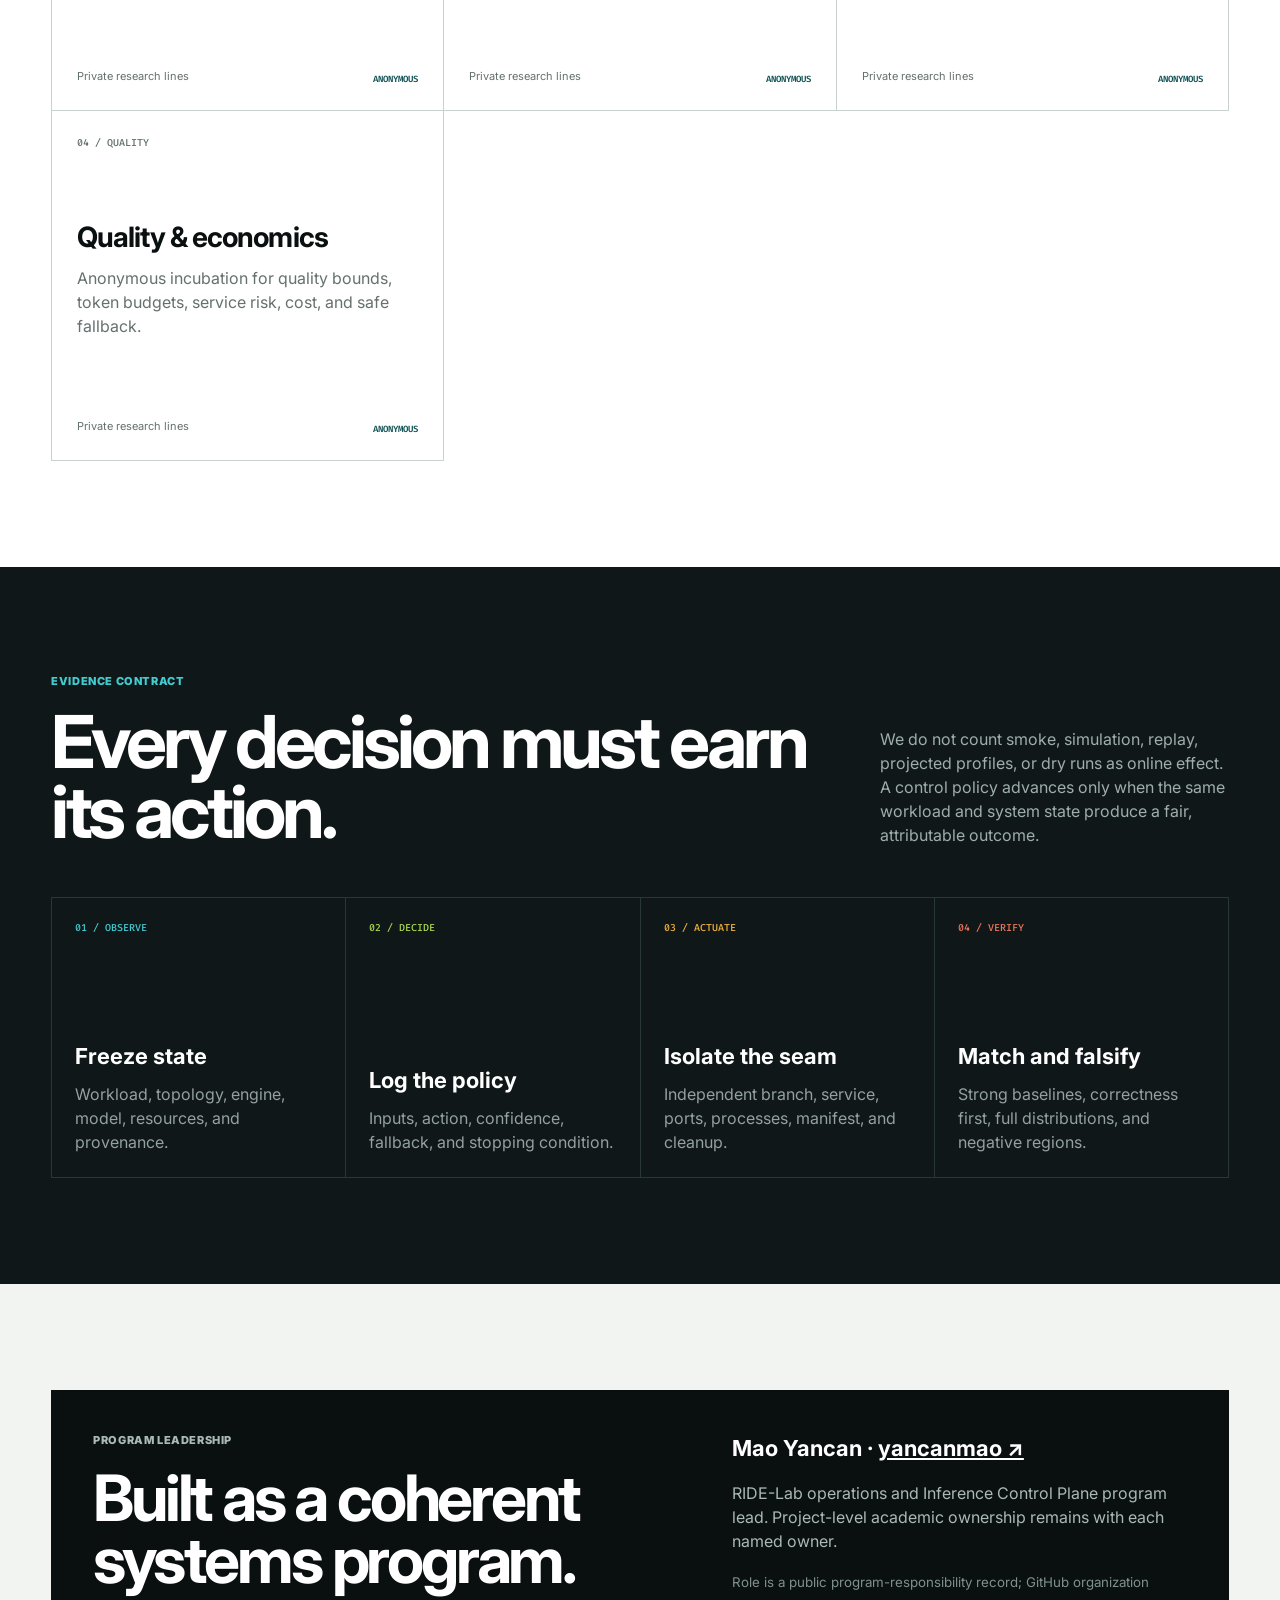
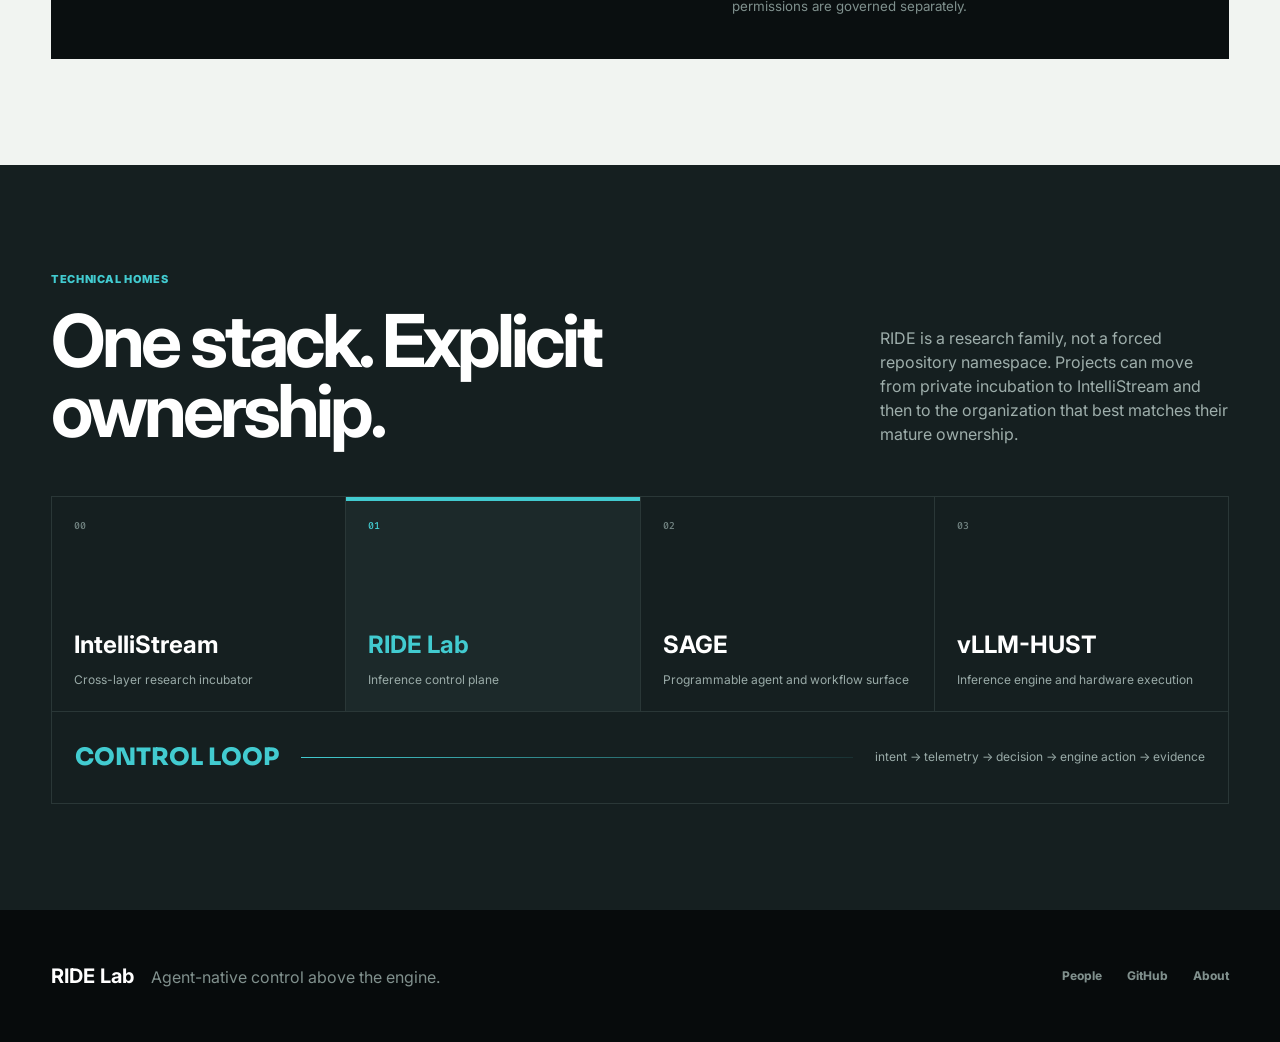
==== commit c4445294: "docs: rebuild site around agent-native inference control" ====
--- a/index.html
+++ b/index.html
@@ -3,93 +3,95 @@
 <head>
   <meta charset="utf-8">
   <meta name="viewport" content="width=device-width, initial-scale=1">
-  <meta name="description" content="RIDE Lab advances agent-native systems and serves as principal engineering steward of the shared SAGE core.">
+  <meta name="description" content="RIDE Lab builds an open, agent-native control plane above LLM inference engines: workflow, SLO, routing, placement, state, quality, and evidence.">
   <meta name="theme-color" content="#0a0f10">
   <link rel="canonical" href="https://ride-lab.github.io/">
   <meta property="og:type" content="website">
-  <meta property="og:title" content="RIDE Lab | Agent-Native Systems">
-  <meta property="og:description" content="Research Initiative for Delegated Execution—agent-native systems and stewardship of the shared SAGE core.">
+  <meta property="og:title" content="RIDE Lab | Agent-Native LLM Inference Control Plane">
+  <meta property="og:description" content="An open control plane that turns agent workflow intent and live telemetry into bounded inference-fleet decisions.">
   <meta property="og:url" content="https://ride-lab.github.io/">
-  <title>RIDE Lab | Agent-Native Systems</title>
+  <title>RIDE Lab | Agent-Native LLM Inference Control Plane</title>
   <link rel="icon" href="./assets/ride-mark.svg" type="image/svg+xml">
   <link rel="preconnect" href="https://fonts.googleapis.com">
   <link rel="preconnect" href="https://fonts.gstatic.com" crossorigin>
   <link href="https://fonts.googleapis.com/css2?family=Fira+Code:wght@400;500;600&family=Inter:wght@400;500;600;700;800;900&family=Sora:wght@600;700;800&display=swap" rel="stylesheet">
-  <link rel="stylesheet" href="./assets/site.css?v=ride-portal-20260817">
+  <link rel="stylesheet" href="./assets/site.css?v=control-plane-20260825">
 </head>
-<body>
+<body data-title-en="RIDE Lab | Agent-Native LLM Inference Control Plane" data-title-zh="RIDE Lab｜智能体原生大模型推理控制平面">
   <header class="site-header">
-    <a class="brand" href="#top" aria-label="RIDE Lab home"><span class="brand-mark">R</span><span class="brand-copy">RIDE Lab<small data-en="Agent-native systems" data-zh="智能体原生系统">Agent-native systems</small></span></a>
+    <a class="brand" href="#top" aria-label="RIDE Lab home"><span class="brand-mark">R</span><span class="brand-copy">RIDE Lab<small data-en="Agent-native inference control" data-zh="智能体原生推理控制">Agent-native inference control</small></span></a>
     <nav aria-label="Primary navigation">
-      <a href="#research" data-en="Research" data-zh="研究">Research</a><a href="#sage">SAGE</a><a href="#systems" data-en="Systems" data-zh="系统">Systems</a><a href="./members.html" data-en="Members" data-zh="成员">Members</a><a href="#ecosystem" data-en="Ecosystem" data-zh="生态">Ecosystem</a><a class="nav-action" href="https://github.com/RIDE-Lab">GitHub ↗</a>
+      <a href="#boundary" data-en="Boundary" data-zh="边界">Boundary</a><a href="#decisions" data-en="Decisions" data-zh="决策">Decisions</a><a href="#portfolio" data-en="Portfolio" data-zh="课题">Portfolio</a><a href="#evidence" data-en="Evidence" data-zh="证据">Evidence</a><a href="./members.html" data-en="People" data-zh="成员">People</a><a class="nav-action" href="https://github.com/RIDE-Lab">GitHub ↗</a>
     </nav>
     <button id="lang-toggle" class="lang-toggle" type="button" aria-label="切换到中文">中 / EN</button>
   </header>
 
   <main id="top">
-    <section class="hero" aria-labelledby="hero-title">
+    <section class="hero control-hero" aria-labelledby="hero-title">
       <div class="hero-grid" aria-hidden="true"></div><div class="hero-orbit orbit-one" aria-hidden="true"></div><div class="hero-orbit orbit-two" aria-hidden="true"></div>
-      <div class="hero-core" aria-hidden="true"><span>AGENT</span><i></i><i></i><i></i></div>
+      <div class="hero-core" aria-hidden="true"><span>DECIDE</span><i></i><i></i><i></i></div>
       <div class="hero-copy">
-        <p class="signal"><span></span><span data-en="Research Initiative for Delegated Execution / 01" data-zh="委托执行研究计划 / 01">Research Initiative for Delegated Execution / 01</span></p>
-        <h1 id="hero-title">RIDE<span>Lab</span></h1>
-        <p class="hero-kicker" data-en="Build the systems agents actually need." data-zh="建设真正为智能体而生的系统。">Build the systems agents actually need.</p>
-        <p class="hero-summary" data-en="We rethink execution, state, context, evaluation, and operations for long-running agent workloads—not just isolated model calls." data-zh="我们为长时运行的智能体工作负载重新思考执行、状态、上下文、评测与运维，而不止于一次模型调用。">We rethink execution, state, context, evaluation, and operations for long-running agent workloads—not just isolated model calls.</p>
-        <div class="actions"><a class="button primary" href="#research"><span data-en="Explore the agenda" data-zh="查看研究议程">Explore the agenda</span><span>↓</span></a><a class="button quiet" href="https://sage.org.ai/"><span data-en="Open SAGE" data-zh="进入 SAGE">Open SAGE</span><span>↗</span></a></div>
+        <p class="signal"><span></span><span data-en="Observe → decide → actuate → verify" data-zh="观测 → 决策 → 执行 → 验证">Observe → decide → actuate → verify</span></p>
+        <h1 id="hero-title">RIDE<span>Control</span></h1>
+        <p class="hero-kicker" data-en="An open, agent-native control plane above LLM inference engines." data-zh="建设大模型推理引擎之上的开放、智能体原生控制平面。">An open, agent-native control plane above LLM inference engines.</p>
+        <p class="hero-summary" data-en="Agent workflows expose DAG state, tool waits, deadlines, quality bounds, reuse, and recovery intent. RIDE turns those signals and live telemetry into bounded fleet actions." data-zh="智能体工作流暴露 DAG 状态、工具等待、截止时间、质量边界、复用与恢复意图；RIDE 将这些信号和实时遥测转化为有边界的集群动作。">Agent workflows expose DAG state, tool waits, deadlines, quality bounds, reuse, and recovery intent. RIDE turns those signals and live telemetry into bounded fleet actions.</p>
+        <div class="actions"><a class="button primary" href="#boundary"><span data-en="See the system boundary" data-zh="查看系统边界">See the system boundary</span><span>↓</span></a><a class="button quiet" href="#portfolio"><span data-en="Explore the portfolio" data-zh="查看课题组合">Explore the portfolio</span><span>↘</span></a></div>
       </div>
-      <dl class="hero-metrics"><div><dt>04</dt><dd data-en="research axes" data-zh="研究主轴">research axes</dd></div><div><dt>01</dt><dd data-en="shared product" data-zh="共同产品">shared product</dd></div><div><dt>∞</dt><dd data-en="agent horizons" data-zh="智能体时域">agent horizons</dd></div></dl>
+      <dl class="hero-metrics"><div><dt>04</dt><dd data-en="decision domains" data-zh="决策域">decision domains</dd></div><div><dt>ANON</dt><dd data-en="private incubation" data-zh="匿名孵化">private incubation</dd></div><div><dt>01</dt><dd data-en="evidence contract" data-zh="统一证据合同">evidence contract</dd></div></dl>
     </section>
 
     <nav class="scope-rail" aria-label="Homepage sections">
-      <a href="#research" data-code="01" data-en="Research agenda" data-zh="研究议程">Research agenda</a><a href="#sage" data-code="02" data-en="SAGE stewardship" data-zh="SAGE 工程治理">SAGE stewardship</a><a href="#systems" data-code="03" data-en="System portfolio" data-zh="系统课题">System portfolio</a><a href="#method" data-code="04" data-en="Research method" data-zh="研究方法">Research method</a><a href="#ecosystem" data-code="05" data-en="Ecosystem" data-zh="生态协作">Ecosystem</a>
+      <a href="#boundary" data-code="01" data-en="System boundary" data-zh="系统边界">System boundary</a><a href="#decisions" data-code="02" data-en="Decision domains" data-zh="决策域">Decision domains</a><a href="#portfolio" data-code="03" data-en="Research portfolio" data-zh="研究课题">Research portfolio</a><a href="#evidence" data-code="04" data-en="Evidence contract" data-zh="证据合同">Evidence contract</a><a href="#ecosystem" data-code="05" data-en="Technical homes" data-zh="技术归属">Technical homes</a>
     </nav>
 
-    <section id="research" class="section">
-      <div class="section-head"><div><p class="eyebrow" data-en="Research agenda" data-zh="研究议程">Research agenda</p><h2 data-en="From model serving to agent execution." data-zh="从模型服务走向智能体执行。">From model serving to agent execution.</h2></div><p data-en="Inference engines optimize calls. Agent systems must also manage evolving context, durable state, multi-step control, evidence, and recovery across time." data-zh="推理引擎优化模型调用；智能体系统还必须跨越时间管理演化中的上下文、持久状态、多步控制、证据与恢复。">Inference engines optimize calls. Agent systems must also manage evolving context, durable state, multi-step control, evidence, and recovery across time.</p></div>
-      <div class="agenda-grid">
-        <article data-index="01"><b>EX</b><h3 data-en="Agent execution" data-zh="智能体执行">Agent execution</h3><p data-en="Dataflow, scheduling, coordination, backpressure, recovery, and continuous execution for multi-step agents." data-zh="面向多步智能体的数据流、调度、协同、背压、恢复与持续执行。">Dataflow, scheduling, coordination, backpressure, recovery, and continuous execution for multi-step agents.</p><small data-en="PROGRAMMING + RUNTIME" data-zh="编程 + 运行时">PROGRAMMING + RUNTIME</small></article>
-        <article data-index="02"><b>CX</b><h3 data-en="Context & state" data-zh="上下文与状态">Context &amp; state</h3><p data-en="Treat context as a living resource: selected, shared, streamed, versioned, and governed across workflows." data-zh="把上下文视为持续演化的资源：在工作流中选择、共享、流化、版本化并治理。">Treat context as a living resource: selected, shared, streamed, versioned, and governed across workflows.</p><small data-en="MEMORY + RETRIEVAL" data-zh="记忆 + 检索">MEMORY + RETRIEVAL</small></article>
-        <article data-index="03"><b>EV</b><h3 data-en="Evidence & evaluation" data-zh="证据与评测">Evidence &amp; evaluation</h3><p data-en="Measure behavior, provenance, quality, latency, cost, and safety under realistic repeated workloads." data-zh="在真实的重复工作负载下衡量行为、溯源、质量、时延、成本与安全。">Measure behavior, provenance, quality, latency, cost, and safety under realistic repeated workloads.</p><small data-en="BENCHMARK + OBSERVE" data-zh="基准 + 观测">BENCHMARK + OBSERVE</small></article>
-        <article data-index="04"><b>HX</b><h3 data-en="Human–agent systems" data-zh="人机智能体系统">Human–agent systems</h3><p data-en="Build controllable, inspectable services that remain useful through changing knowledge, roles, and goals." data-zh="构建可控、可检查的服务，使其在知识、角色与目标变化中仍然有效。">Build controllable, inspectable services that remain useful through changing knowledge, roles, and goals.</p><small data-en="INTERACTION + OPERATIONS" data-zh="交互 + 运维">INTERACTION + OPERATIONS</small></article>
+    <section id="boundary" class="section boundary-section">
+      <div class="section-head"><div><p class="eyebrow" data-en="System boundary" data-zh="系统边界">System boundary</p><h2 data-en="Engines execute. The control plane decides." data-zh="引擎负责执行，控制平面负责决策。">Engines execute. The control plane decides.</h2></div><p data-en="RIDE is not another inference engine. It is the policy, coordination, and evidence layer that turns workload intent and live telemetry into bounded actions on an engine fleet." data-zh="RIDE 不是另一个推理引擎，而是把工作负载意图和实时遥测转化为有边界执行动作的策略、协调与证据层。">RIDE is not another inference engine. It is the policy, coordination, and evidence layer that turns workload intent and live telemetry into bounded actions on an engine fleet.</p></div>
+      <div class="control-stack" role="img" aria-label="Applications and workflows feed the RIDE control plane, which actuates inference engines and infrastructure">
+        <article class="stack-layer workload"><span>03 / INTENT</span><strong data-en="Agents, workflows, users" data-zh="智能体、工作流与用户">Agents, workflows, users</strong><p data-en="DAG state, deadlines, quality targets, budgets, reuse signals, and service policy." data-zh="DAG 状态、截止时间、质量目标、预算、复用信号与服务策略。">DAG state, deadlines, quality targets, budgets, reuse signals, and service policy.</p></article>
+        <article class="stack-layer control"><span>02 / RIDE</span><strong data-en="Inference control plane" data-zh="推理控制平面">Inference control plane</strong><p data-en="Observe, predict, route, admit, place, budget, recover, and verify." data-zh="观测、预测、路由、准入、放置、预算、恢复与验证。">Observe, predict, route, admit, place, budget, recover, and verify.</p></article>
+        <article class="stack-layer engine"><span>01 / EXECUTE</span><strong data-en="LLM inference engines" data-zh="大模型推理引擎">LLM inference engines</strong><p data-en="vLLM-HUST, vLLM, SGLang, and compatible serving backends execute prefill, decode, cache, and communication paths." data-zh="vLLM-HUST、vLLM、SGLang 及兼容后端执行 prefill、decode、缓存与通信路径。">vLLM-HUST, vLLM, SGLang, and compatible serving backends execute prefill, decode, cache, and communication paths.</p></article>
+        <article class="stack-layer hardware"><span>00 / RESOURCE</span><strong data-en="Accelerators, memory, network" data-zh="加速器、内存与网络">Accelerators, memory, network</strong><p data-en="The data plane remains independently measurable and replaceable." data-zh="数据面保持可独立测量、可替换。">The data plane remains independently measurable and replaceable.</p></article>
+      </div>
+      <div class="boundary-note"><strong data-en="Boundary rule" data-zh="边界规则">Boundary rule</strong><p data-en="A RIDE mechanism must be expressible as a decision over observable state. Engine patches are allowed only as minimal reusable telemetry or actuation seams; kernels, KV transport, compilation internals, and hardware backends do not become control-plane work merely because they expose a flag." data-zh="RIDE 机制必须能表述为基于可观测状态的决策。引擎补丁只能是最小、可复用的遥测或执行接口；内核、KV 传输、编译内部和硬件后端不会因为暴露了一个开关就变成控制平面课题。">A RIDE mechanism must be expressible as a decision over observable state. Engine patches are allowed only as minimal reusable telemetry or actuation seams; kernels, KV transport, compilation internals, and hardware backends do not become control-plane work merely because they expose a flag.</p></div>
+    </section>
+
+    <section id="decisions" class="section decision-section">
+      <div class="section-head"><div><p class="eyebrow" data-en="Decision domains" data-zh="决策域">Decision domains</p><h2 data-en="Control is a closed loop, not a dashboard." data-zh="控制平面是闭环，不是仪表盘。">Control is a closed loop, not a dashboard.</h2></div><p data-en="Each line must connect a measurable state to an action, a correctness oracle, and a stopping condition." data-zh="每条研究线都必须把可测状态连接到动作、正确性判据和停止条件。">Each line must connect a measurable state to an action, a correctness oracle, and a stopping condition.</p></div>
+      <div class="agenda-grid decision-grid">
+        <article data-index="01"><b>WF</b><h3 data-en="Workflow & SLO" data-zh="工作流与 SLO">Workflow &amp; SLO</h3><p data-en="Schedule DAG stages, admit work, allocate capacity, and protect fairness along the critical path." data-zh="围绕关键路径调度 DAG 阶段、准入请求、分配容量并保护公平性。">Schedule DAG stages, admit work, allocate capacity, and protect fairness along the critical path.</p><small>ADMISSION · DEADLINE · FAIRNESS</small></article>
+        <article data-index="02"><b>RP</b><h3 data-en="Routing & placement" data-zh="路由与放置">Routing &amp; placement</h3><p data-en="Choose a backend, cache holder, model replica, adapter, or continuation target from live fleet state." data-zh="依据实时集群状态选择后端、缓存持有者、模型副本、适配器或续算目标。">Choose a backend, cache holder, model replica, adapter, or continuation target from live fleet state.</p><small>SELECT · PLACE · RECOVER</small></article>
+        <article data-index="03"><b>KV</b><h3 data-en="State & KV" data-zh="状态与 KV">State &amp; KV</h3><p data-en="Predict reuse, materialize or recompute state, select tiers, and account for transfer and survival horizons." data-zh="预测复用，选择状态物化或重算、分层位置，并计入传输与剩余生存时间。">Predict reuse, materialize or recompute state, select tiers, and account for transfer and survival horizons.</p><small>REUSE · MATERIALIZE · TIER</small></article>
+        <article data-index="04"><b>QE</b><h3 data-en="Quality & economics" data-zh="质量与经济性">Quality &amp; economics</h3><p data-en="Trade quality, latency, cost, safety, and service risk without hiding failures behind aggregate throughput." data-zh="在质量、时延、成本、安全和服务风险之间决策，不用汇总吞吐掩盖失败。">Trade quality, latency, cost, safety, and service risk without hiding failures behind aggregate throughput.</p><small>QUALITY · COST · GUARDRAIL</small></article>
       </div>
     </section>
 
-    <section id="sage" class="section sage-section">
-      <div class="sage-title"><p class="eyebrow" data-en="Shared flagship product" data-zh="共同旗舰产品">Shared flagship product</p><h2>SAGE</h2><p>Streaming-Augmented<br>Generative Execution</p></div>
-      <div class="sage-body">
-        <h3 data-en="Streaming-computing thinking for LLM inference and agent execution." data-zh="以流计算思维赋能大模型推理与智能体执行。">Streaming-computing thinking for LLM inference and agent execution.</h3>
-        <p data-en="SAGE is the shared product and technical vision of the IntelliStream ecosystem. RIDE Lab is the principal engineering steward of its core repositories—not its exclusive owner." data-zh="SAGE 是 IntelliStream 生态的共同产品与技术愿景。RIDE Lab 负责其核心仓库的主要工程治理，但并不排他拥有 SAGE。">SAGE is the shared product and technical vision of the IntelliStream ecosystem. RIDE Lab is the principal engineering steward of its core repositories—not its exclusive owner.</p>
-        <div class="pillars"><div><span>01</span><strong data-en="Explicit dataflow" data-zh="显式数据流">Explicit dataflow</strong><small data-en="Structure long-running work" data-zh="组织长时任务">Structure long-running work</small></div><div><span>02</span><strong data-en="Stateful execution" data-zh="有状态执行">Stateful execution</strong><small data-en="Evolve context over time" data-zh="让上下文持续演化">Evolve context over time</small></div><div><span>03</span><strong data-en="Open boundaries" data-zh="开放边界">Open boundaries</strong><small data-en="Connect data and inference systems" data-zh="连接数据与推理系统">Connect data and inference systems</small></div></div>
-        <div class="actions"><a class="button primary" href="https://sage.org.ai/"><span data-en="Explore SAGE" data-zh="探索 SAGE">Explore SAGE</span><span>↗</span></a><a class="text-link" href="https://github.com/RIDE-Lab/SAGE"><span data-en="Source & governance" data-zh="源码与治理">Source &amp; governance</span> ↗</a></div>
+    <section id="portfolio" class="section systems-section portfolio-section">
+      <div class="section-head"><div><p class="eyebrow" data-en="Research portfolio" data-zh="研究课题">Research portfolio</p><h2 data-en="Private while incubating. Verifiable when released." data-zh="孵化期保持匿名，发布时提供可核验证据。">Private while incubating. Verifiable when released.</h2></div><p data-en="Control-plane projects remain independent repositories with separate owners, branches, services, manifests, and results. Their identities and repository links stay private until an explicit release gate." data-zh="控制平面课题保持独立仓库、负责人、分支、服务、manifest 与结果；在达到明确发布门之前，不公开课题身份与仓库链接。">Control-plane projects remain independent repositories with separate owners, branches, services, manifests, and results. Their identities and repository links stay private until an explicit release gate.</p></div>
+      <div class="portfolio-grid">
+        <article class="project-card"><span>01 / WORKFLOW</span><h3 data-en="Workflow & SLO" data-zh="工作流与 SLO">Workflow &amp; SLO</h3><p data-en="Anonymous incubation for DAG-aware scheduling, admission, fairness, deadlines, and capacity decisions." data-zh="围绕 DAG 感知调度、准入、公平性、截止时间与容量决策的匿名孵化。">Anonymous incubation for DAG-aware scheduling, admission, fairness, deadlines, and capacity decisions.</p><footer><small>Private research lines</small><em>ANONYMOUS</em></footer></article>
+        <article class="project-card"><span>02 / ROUTING</span><h3 data-en="Routing & placement" data-zh="路由与放置">Routing &amp; placement</h3><p data-en="Anonymous incubation for backend, replica, model, cache-holder, and continuation placement." data-zh="围绕后端、副本、模型、缓存持有者与续算位置选择的匿名孵化。">Anonymous incubation for backend, replica, model, cache-holder, and continuation placement.</p><footer><small>Private research lines</small><em>ANONYMOUS</em></footer></article>
+        <article class="project-card"><span>03 / STATE</span><h3 data-en="State & KV" data-zh="状态与 KV">State &amp; KV</h3><p data-en="Anonymous incubation for reuse, recomputation, tiering, prefetch, lifecycle, and recovery decisions." data-zh="围绕复用、重算、分层、预取、生命周期与恢复决策的匿名孵化。">Anonymous incubation for reuse, recomputation, tiering, prefetch, lifecycle, and recovery decisions.</p><footer><small>Private research lines</small><em>ANONYMOUS</em></footer></article>
+        <article class="project-card"><span>04 / QUALITY</span><h3 data-en="Quality & economics" data-zh="质量与经济性">Quality &amp; economics</h3><p data-en="Anonymous incubation for quality bounds, token budgets, service risk, cost, and safe fallback." data-zh="围绕质量边界、token 预算、服务风险、成本与安全回退的匿名孵化。">Anonymous incubation for quality bounds, token budgets, service risk, cost, and safe fallback.</p><footer><small>Private research lines</small><em>ANONYMOUS</em></footer></article>
       </div>
     </section>
 
-    <section id="systems" class="section systems-section">
-      <div class="section-head"><div><p class="eyebrow" data-en="System portfolio" data-zh="系统课题">System portfolio</p><h2 data-en="Ideas become durable systems." data-zh="让研究思想成为持久系统。">Ideas become durable systems.</h2></div><p data-en="RIDE organizes caller-side agent systems and SAGE product surfaces. Inference internals stay in vLLM-HUST; generic data systems stay in DataSys." data-zh="RIDE 组织调用侧智能体系统与 SAGE 产品界面。推理内部机制属于 vLLM-HUST，通用数据系统属于 DataSys。">RIDE organizes caller-side agent systems and SAGE product surfaces. Inference internals stay in vLLM-HUST; generic data systems stay in DataSys.</p></div>
-      <div class="system-list">
-        <a href="https://github.com/RIDE-Lab/SAGE"><span>01 / CORE</span><strong>SAGE</strong><p data-en="Dataflow-native framework and shared execution core." data-zh="数据流原生框架与共同执行核心。">Dataflow-native framework and shared execution core.</p><em data-en="FRAMEWORK" data-zh="框架">FRAMEWORK</em><i>↗</i></a>
-        <a href="https://github.com/RIDE-Lab/sage-agentic"><span>02 / AGENT</span><strong>sage-agentic</strong><p data-en="Planning, tools, workflows, and coordination." data-zh="规划、工具、工作流与协同。">Planning, tools, workflows, and coordination.</p><em data-en="AGENT SYSTEM" data-zh="智能体系统">AGENT SYSTEM</em><i>↗</i></a>
-        <a href="https://github.com/RIDE-Lab/sage-rag"><span>03 / CONTEXT</span><strong>sage-rag</strong><p data-en="Composable retrieval and context pipelines." data-zh="可组合的检索与上下文流水线。">Composable retrieval and context pipelines.</p><em data-en="CONTEXT" data-zh="上下文">CONTEXT</em><i>↗</i></a>
-        <a href="https://github.com/RIDE-Lab/sage-eval"><span>04 / EVIDENCE</span><strong>sage-eval</strong><p data-en="Metrics, profilers, judges, and evaluation loops." data-zh="指标、剖析器、评审器与评测闭环。">Metrics, profilers, judges, and evaluation loops.</p><em data-en="EVALUATION" data-zh="评测">EVALUATION</em><i>↗</i></a>
-        <a href="https://github.com/RIDE-Lab/sage-studio"><span>05 / BUILD</span><strong>sage-studio</strong><p data-en="Visual workflow construction and experimentation." data-zh="可视化工作流构建与实验。">Visual workflow construction and experimentation.</p><em data-en="PRODUCT" data-zh="产品界面">PRODUCT</em><i>↗</i></a>
-        <a href="https://github.com/RIDE-Lab/sage-mate"><span>06 / APPLY</span><strong>Sage Mate</strong><p data-en="A cited faculty-twin application built with SAGE." data-zh="基于 SAGE 构建、提供引用依据的教师数字分身应用。">A cited faculty-twin application built with SAGE.</p><em data-en="APPLICATION" data-zh="应用">APPLICATION</em><i>↗</i></a>
-      </div>
-      <a class="directory-link" href="https://github.com/orgs/RIDE-Lab/repositories"><span data-en="View every RIDE Lab repository" data-zh="查看 RIDE Lab 全部仓库">View every RIDE Lab repository</span><span>↗</span></a>
+    <section id="evidence" class="section method-section">
+      <div class="section-head"><div><p class="eyebrow" data-en="Evidence contract" data-zh="证据合同">Evidence contract</p><h2 data-en="Every decision must earn its action." data-zh="每个决策都必须用证据赢得执行资格。">Every decision must earn its action.</h2></div><p data-en="We do not count smoke, simulation, replay, projected profiles, or dry runs as online effect. A control policy advances only when the same workload and system state produce a fair, attributable outcome." data-zh="我们不把 smoke、simulation、replay、projected profile 或 dry-run 当作在线效果。只有在相同工作负载与系统状态下形成公平、可归因结果，控制策略才可推进。">We do not count smoke, simulation, replay, projected profiles, or dry runs as online effect. A control policy advances only when the same workload and system state produce a fair, attributable outcome.</p></div>
+      <div class="method-path"><article><span>01 / OBSERVE</span><strong data-en="Freeze state" data-zh="冻结状态">Freeze state</strong><p data-en="Workload, topology, engine, model, resources, and provenance." data-zh="固定工作负载、拓扑、引擎、模型、资源与溯源。">Workload, topology, engine, model, resources, and provenance.</p></article><article><span>02 / DECIDE</span><strong data-en="Log the policy" data-zh="记录策略">Log the policy</strong><p data-en="Inputs, action, confidence, fallback, and stopping condition." data-zh="记录输入、动作、置信度、回退与停止条件。">Inputs, action, confidence, fallback, and stopping condition.</p></article><article><span>03 / ACTUATE</span><strong data-en="Isolate the seam" data-zh="隔离执行接口">Isolate the seam</strong><p data-en="Independent branch, service, ports, processes, manifest, and cleanup." data-zh="独立分支、服务、端口、进程、manifest 与清理。">Independent branch, service, ports, processes, manifest, and cleanup.</p></article><article><span>04 / VERIFY</span><strong data-en="Match and falsify" data-zh="公平对照与证伪">Match and falsify</strong><p data-en="Strong baselines, correctness first, full distributions, and negative regions." data-zh="强基线、正确性优先、完整分布与负收益区域。">Strong baselines, correctness first, full distributions, and negative regions.</p></article></div>
     </section>
 
-    <section id="method" class="section method-section">
-      <div class="section-head"><div><p class="eyebrow" data-en="Research method" data-zh="研究方法">Research method</p><h2 data-en="Question. System. Evidence. Transfer." data-zh="问题、系统、证据、转化。">Question. System. Evidence. Transfer.</h2></div><p data-en="A project is not finished at the prototype. We stabilize abstractions, publish evidence, and place mechanisms under the organization that can own them long term." data-zh="课题并不止于原型。我们稳定抽象、公开证据，并把机制放入能够长期负责它的组织。">A project is not finished at the prototype. We stabilize abstractions, publish evidence, and place mechanisms under the organization that can own them long term.</p></div>
-      <div class="method-path"><article><span>01 / FRAME</span><strong data-en="Research question" data-zh="研究问题">Research question</strong><p data-en="Name the workload and missing abstraction." data-zh="明确工作负载与缺失抽象。">Name the workload and missing abstraction.</p></article><article><span>02 / BUILD</span><strong data-en="Working system" data-zh="可运行系统">Working system</strong><p data-en="Implement against real interfaces." data-zh="面向真实接口完成实现。">Implement against real interfaces.</p></article><article><span>03 / PROVE</span><strong data-en="Public evidence" data-zh="公开证据">Public evidence</strong><p data-en="Measure quality and performance." data-zh="衡量质量与性能。">Measure quality and performance.</p></article><article><span>04 / STEWARD</span><strong data-en="Durable ownership" data-zh="长期治理">Durable ownership</strong><p data-en="Graduate to the correct technical home." data-zh="进入正确的长期技术归属。">Graduate to the correct technical home.</p></article></div>
+    <section id="leadership" class="section leadership-section">
+      <div class="leadership-card"><div><p class="eyebrow" data-en="Program leadership" data-zh="方向负责人">Program leadership</p><h2 data-en="Built as a coherent systems program." data-zh="以一致的系统研究计划推进。">Built as a coherent systems program.</h2></div><div><strong>Mao Yancan · <a href="https://github.com/yancanmao">yancanmao ↗</a></strong><p data-en="RIDE-Lab operations and Inference Control Plane program lead. Project-level academic ownership remains with each named owner." data-zh="RIDE-Lab 运营与推理控制平面方向负责人。各课题的学术责任仍由对应负责人独立承担。">RIDE-Lab operations and Inference Control Plane program lead. Project-level academic ownership remains with each named owner.</p><small data-en="Role is a public program-responsibility record; GitHub organization permissions are governed separately." data-zh="该角色是公开的方向责任记录；GitHub 组织权限另行治理。">Role is a public program-responsibility record; GitHub organization permissions are governed separately.</small></div></div>
     </section>
 
     <section id="ecosystem" class="section ecosystem-section">
-      <div class="section-head"><div><p class="eyebrow" data-en="Collaborative ecosystem" data-zh="协作生态">Collaborative ecosystem</p><h2 data-en="One product. Clear ownership." data-zh="一个共同产品，清晰技术归属。">One product. Clear ownership.</h2></div><p data-en="SAGE connects the ecosystem as a shared product. Each organization keeps a distinct research and implementation boundary." data-zh="SAGE 作为共同产品连接整个生态；每个组织保持清晰的研究与实现边界。">SAGE connects the ecosystem as a shared product. Each organization keeps a distinct research and implementation boundary.</p></div>
-      <div class="architecture"><a href="https://lab.sage.org.ai/"><span>00</span><strong>IntelliStream</strong><small data-en="Cross-layer research incubator" data-zh="跨层研究孵化器">Cross-layer research incubator</small></a><a class="active" href="#top"><span>01</span><strong>RIDE Lab</strong><small data-en="Agent systems and SAGE core stewardship" data-zh="智能体系统与 SAGE 核心治理">Agent systems and SAGE core stewardship</small></a><a href="https://datasys.sage.org.ai/"><span>02</span><strong>DataSys</strong><small data-en="Streams, graphs, vectors, indexes" data-zh="流、图、向量与索引">Streams, graphs, vectors, indexes</small></a><a href="https://vllm-hust.sage.org.ai/"><span>03</span><strong>vLLM-HUST</strong><small data-en="Runtime, scheduling, kernels, hardware" data-zh="运行时、调度、内核与硬件">Runtime, scheduling, kernels, hardware</small></a></div>
-      <div class="shared-line"><strong>SAGE</strong><i></i><p data-en="Streaming-Augmented Generative Execution · shared across the ecosystem" data-zh="流增强生成式执行 · 整个生态共同建设">Streaming-Augmented Generative Execution · shared across the ecosystem</p></div>
+      <div class="section-head"><div><p class="eyebrow" data-en="Technical homes" data-zh="技术归属">Technical homes</p><h2 data-en="One stack. Explicit ownership." data-zh="同一技术栈，明确技术归属。">One stack. Explicit ownership.</h2></div><p data-en="RIDE is a research family, not a forced repository namespace. Projects can move from private incubation to IntelliStream and then to the organization that best matches their mature ownership." data-zh="RIDE 是研究家族，不强制统一仓库命名空间。课题可以从私有孵化进入 IntelliStream 二次孵化，成熟后转入最符合技术归属的组织。">RIDE is a research family, not a forced repository namespace. Projects can move from private incubation to IntelliStream and then to the organization that best matches their mature ownership.</p></div>
+      <div class="architecture"><a href="https://lab.sage.org.ai/"><span>00</span><strong>IntelliStream</strong><small data-en="Cross-layer research incubator" data-zh="跨层研究孵化器">Cross-layer research incubator</small></a><a class="active" href="#top"><span>01</span><strong>RIDE Lab</strong><small data-en="Inference control plane" data-zh="推理控制平面">Inference control plane</small></a><a href="https://sage.org.ai/"><span>02</span><strong>SAGE</strong><small data-en="Programmable agent and workflow surface" data-zh="可编程智能体与工作流界面">Programmable agent and workflow surface</small></a><a href="https://vllm-hust.sage.org.ai/"><span>03</span><strong>vLLM-HUST</strong><small data-en="Inference engine and hardware execution" data-zh="推理引擎与硬件执行">Inference engine and hardware execution</small></a></div>
+      <div class="shared-line"><strong>CONTROL LOOP</strong><i></i><p data-en="intent → telemetry → decision → engine action → evidence" data-zh="意图 → 遥测 → 决策 → 引擎动作 → 证据">intent → telemetry → decision → engine action → evidence</p></div>
     </section>
   </main>
 
-  <footer><div><strong>RIDE Lab</strong><span data-en="Research the infrastructure agents deserve." data-zh="研究智能体真正需要的基础设施。">Research the infrastructure agents deserve.</span></div><nav><a href="./members.html" data-en="Members" data-zh="成员">Members</a><a href="https://github.com/RIDE-Lab">GitHub</a><a href="https://sage.org.ai/">SAGE</a><a href="https://github.com/RIDE-Lab/.github/blob/main/profile/README.md" data-en="About" data-zh="关于">About</a></nav></footer>
-  <script src="./assets/site.js?v=ride-portal-20260817"></script>
+  <footer><div><strong>RIDE Lab</strong><span data-en="Agent-native control above the engine." data-zh="在引擎之上构建智能体原生控制。">Agent-native control above the engine.</span></div><nav><a href="./members.html" data-en="People" data-zh="成员">People</a><a href="https://github.com/RIDE-Lab">GitHub</a><a href="https://github.com/RIDE-Lab/.github/blob/main/profile/README.md" data-en="About" data-zh="关于">About</a></nav></footer>
+  <script src="./assets/site.js?v=control-plane-20260825"></script>
 </body>
 </html>
--- a/assets/site.css
+++ b/assets/site.css
@@ -5,10 +5,11 @@
 .section{padding:106px max(4vw,calc((100vw - var(--max))/2))}.section-head{margin-bottom:50px;display:grid;grid-template-columns:minmax(0,1.55fr) minmax(280px,.7fr);gap:55px;align-items:end}.section-head h2{margin:0;max-width:950px;font-size:clamp(41px,5.7vw,82px);line-height:.96;letter-spacing:-.055em}.section-head>p{margin:0;color:var(--muted);font-size:16px}.agenda-grid{display:grid;grid-template-columns:repeat(4,minmax(0,1fr));border-top:1px solid var(--line);border-left:1px solid var(--line)}.agenda-grid article{min-height:430px;padding:24px;display:flex;flex-direction:column;border-right:1px solid var(--line);border-bottom:1px solid var(--line)}.agenda-grid article:before{content:attr(data-index);color:#7f8c89;font:500 10px "Fira Code",monospace}.agenda-grid b{width:56px;height:56px;margin:70px 0 30px;display:grid;place-items:center;background:var(--cyan);border-radius:3px;font:700 15px "Fira Code",monospace}.agenda-grid article:nth-child(2) b{background:var(--green)}.agenda-grid article:nth-child(3) b{background:var(--amber)}.agenda-grid article:nth-child(4) b{background:var(--coral)}.agenda-grid h3{margin:0 0 12px;font-size:27px;line-height:1.05;letter-spacing:-.035em}.agenda-grid p{margin:0;color:var(--muted)}.agenda-grid small{margin-top:auto;padding-top:25px;color:#7d8987;font:500 10px "Fira Code",monospace}
 .sage-section{display:grid;grid-template-columns:minmax(320px,.8fr) minmax(480px,1.35fr);gap:clamp(60px,9vw,145px);color:#fff;background:var(--ink)}.sage-title h2{margin:0;color:var(--cyan);font:800 clamp(90px,11vw,166px)/.82 Sora,sans-serif;letter-spacing:-.075em}.sage-title>p:last-child{margin:27px 0 0;color:#9dadaa;font:500 13px/1.75 "Fira Code",monospace;text-transform:uppercase}.sage-body{padding-top:37px}.sage-body h3{margin:0 0 24px;font-size:clamp(27px,3.3vw,48px);line-height:1.08;letter-spacing:-.04em}.sage-body>p{max-width:780px;color:#a9b8b6;font-size:17px}.pillars{margin-top:47px;display:grid;grid-template-columns:repeat(3,minmax(0,1fr));border-top:1px solid var(--dark-line);border-left:1px solid var(--dark-line)}.pillars div{min-height:170px;padding:20px;display:flex;flex-direction:column;border-right:1px solid var(--dark-line);border-bottom:1px solid var(--dark-line)}.pillars span{color:var(--cyan);font:500 10px "Fira Code",monospace}.pillars strong{margin-top:auto}.pillars small{margin-top:5px;color:#81918f}
 .systems-section{background:#fff}.system-list{border-top:1px solid var(--line)}.system-list a{min-height:92px;padding:17px 14px;display:grid;grid-template-columns:115px minmax(190px,.75fr) minmax(260px,1.35fr) 120px 25px;gap:25px;align-items:center;border-bottom:1px solid var(--line);text-decoration:none}.system-list a:hover{background:var(--paper)}.system-list span{color:#7c8987;font:500 10px "Fira Code",monospace}.system-list strong{font-size:20px}.system-list p{margin:0;color:var(--muted)}.system-list em{width:max-content;padding:5px 7px;color:#125356;background:#ccebea;border-radius:3px;font:normal 500 9px "Fira Code",monospace}.system-list a:nth-child(2) em,.system-list a:nth-child(5) em{color:#34560c;background:#dfedc1}.system-list a:nth-child(4) em{color:#6a4904;background:#f3e0ac}.system-list a:nth-child(6) em{color:#7b3d2b;background:#f3d3c9}.system-list i{color:#71807e;font-style:normal}.directory-link{margin-top:24px;padding:16px 0;display:flex;justify-content:space-between;color:var(--muted);border-bottom:1px solid var(--line);font-size:13px;font-weight:800;text-decoration:none}.directory-link:hover{color:var(--ink)}
+.portfolio-grid{display:grid;grid-template-columns:repeat(3,minmax(0,1fr));border-top:1px solid var(--line);border-left:1px solid var(--line)}.project-card{min-height:350px;padding:25px;display:flex;flex-direction:column;border-right:1px solid var(--line);border-bottom:1px solid var(--line);color:var(--ink);background:#fff;text-decoration:none}.project-card:hover{background:var(--paper);box-shadow:inset 0 4px var(--cyan)}.project-card>span{color:#5f6f6d;font:500 10px "Fira Code",monospace}.project-card h3{margin:74px 0 14px;font-size:28px;line-height:1.03;letter-spacing:-.035em}.project-card p{margin:0;color:var(--muted)}.project-card footer{min-height:0;margin-top:auto;padding:30px 0 0;display:flex;align-items:flex-end;justify-content:space-between;gap:18px;color:var(--muted);background:transparent}.project-card footer small{font-size:11px}.project-card footer em{color:#125356;font:normal 600 9px "Fira Code",monospace}.project-card.negative{background:#fff8ec}.project-card.negative:hover{box-shadow:inset 0 4px var(--amber)}.project-card.negative footer em{color:#7a4d00}.leadership-section{background:var(--paper)}.leadership-card{padding:42px;display:grid;grid-template-columns:minmax(0,1fr) minmax(320px,.8fr);gap:70px;color:#fff;background:var(--ink)}.leadership-card h2{margin:0;font-size:clamp(38px,5vw,70px);line-height:.97;letter-spacing:-.05em}.leadership-card>div:last-child{align-self:end}.leadership-card strong{font-size:22px}.leadership-card p{color:#aab9b6}.leadership-card small{color:#7f908d}
 .method-section{color:#fff;background:#101718}.method-section .section-head>p,.ecosystem-section .section-head>p{color:#9eaeab}.method-path{display:grid;grid-template-columns:repeat(4,minmax(0,1fr));border-top:1px solid var(--dark-line);border-left:1px solid var(--dark-line)}.method-path article{min-height:280px;padding:23px;display:flex;flex-direction:column;border-right:1px solid var(--dark-line);border-bottom:1px solid var(--dark-line)}.method-path span{color:var(--cyan);font:500 10px "Fira Code",monospace}.method-path article:nth-child(2) span{color:var(--green)}.method-path article:nth-child(3) span{color:var(--amber)}.method-path article:nth-child(4) span{color:var(--coral)}.method-path strong{margin-top:auto;font-size:22px}.method-path p{margin:9px 0 0;color:#93a19f}
 .ecosystem-section{color:#fff;background:#151f20}.architecture{display:grid;grid-template-columns:repeat(4,minmax(0,1fr));border-top:1px solid var(--dark-line);border-left:1px solid var(--dark-line)}.architecture a{min-height:215px;padding:22px;display:flex;flex-direction:column;border-right:1px solid var(--dark-line);border-bottom:1px solid var(--dark-line);text-decoration:none}.architecture a:hover,.architecture .active{background:#1c292a}.architecture span{color:#748684;font:500 10px "Fira Code",monospace}.architecture strong{margin-top:auto;font-size:24px}.architecture small{margin-top:8px;color:#9aaba8;font-size:12px}.architecture .active{box-shadow:inset 0 4px var(--cyan)}.architecture .active span,.architecture .active strong{color:var(--cyan)}.shared-line{min-height:92px;padding:20px 23px;display:grid;grid-template-columns:auto 1fr minmax(270px,auto);align-items:center;gap:22px;border:1px solid var(--dark-line);border-top:0}.shared-line strong{color:var(--cyan);font:800 24px Sora,sans-serif}.shared-line i{height:1px;background:linear-gradient(90deg,var(--cyan),#42cbd01a)}.shared-line p{margin:0;color:#9aaba8;font-size:12px}
 footer{min-height:132px;padding:34px max(4vw,calc((100vw - var(--max))/2));display:flex;align-items:center;justify-content:space-between;gap:30px;color:#fff;background:#070b0c}footer>div{display:flex;align-items:baseline;gap:17px}footer strong{font-size:20px}footer span,footer nav{color:#80908d}footer nav{display:flex;gap:25px}footer nav a:hover{color:var(--cyan)}
 .members-hero{position:relative;min-height:520px;padding:150px max(4vw,calc((100vw - var(--max))/2)) 64px;display:grid;align-items:end;overflow:hidden;color:#fff;background:radial-gradient(circle at 78% 35%,#183033 0,#101a1b 34%,var(--ink) 70%)}.members-hero:before{content:"";position:absolute;inset:0;opacity:.2;background-image:linear-gradient(#42cbd029 1px,transparent 1px),linear-gradient(90deg,#42cbd029 1px,transparent 1px);background-size:68px 68px}.members-hero-copy{position:relative;z-index:1;max-width:980px}.members-hero h1{font-size:clamp(72px,10vw,142px);line-height:.82}.members-hero p:last-child{max-width:790px;margin:27px 0 0;color:#b7c7c4;font-size:18px}.member-directory{padding:90px max(4vw,calc((100vw - var(--max))/2)) 112px;background:var(--paper)}.member-directory-head{margin-bottom:35px;display:grid;grid-template-columns:minmax(0,1fr) minmax(260px,430px);gap:44px;align-items:end}.member-directory-head h2{margin:0;font-size:clamp(42px,5.5vw,76px);line-height:.95;letter-spacing:-.05em}.member-directory-head>div>p:last-child{max-width:760px;color:var(--muted)}.member-search{width:100%;min-height:48px;padding:11px 14px;border:1px solid var(--line);border-radius:3px;color:var(--ink);background:#fff}.member-status{margin:0 0 15px;color:var(--muted);font:500 10px "Fira Code",monospace;text-transform:uppercase}.member-grid{display:grid;grid-template-columns:repeat(4,minmax(0,1fr));border-top:1px solid var(--line);border-left:1px solid var(--line)}.member-card{min-width:0;min-height:330px;padding:24px;display:flex;flex-direction:column;border-right:1px solid var(--line);border-bottom:1px solid var(--line);background:#fff}.member-card:hover{background:#edf3f1;box-shadow:inset 0 4px var(--cyan)}.member-avatar{width:72px;height:72px;border-radius:4px;object-fit:cover;background:#d7e2df}.member-identity{margin-top:24px}.member-label{color:#167579;font:600 10px "Fira Code",monospace;text-transform:uppercase}.member-identity h2{margin:7px 0 2px;font-size:21px;line-height:1.08;overflow-wrap:anywhere}.member-login{margin:0;color:var(--muted);font-size:12px;overflow-wrap:anywhere}.member-bio{margin:18px 0;color:var(--muted);font-size:13px}.member-meta{margin-top:auto;display:flex;align-items:end;justify-content:space-between;gap:14px;color:var(--muted);font-size:11px}.member-meta a{font-weight:800;text-decoration:none}.member-meta a:hover{color:#167579}.member-empty{padding:30px;border:1px solid var(--line);color:var(--muted);background:#fff}.visually-hidden{position:absolute;width:1px;height:1px;padding:0;margin:-1px;overflow:hidden;clip:rect(0,0,0,0);white-space:nowrap;border:0}
-@media(max-width:1060px){.site-header nav a:not(.nav-action){display:none}.hero-metrics{position:relative;right:auto;bottom:auto;margin-top:48px}.hero{align-content:end}.scope-rail{grid-template-columns:repeat(3,minmax(0,1fr))}.agenda-grid,.method-path,.architecture,.member-grid{grid-template-columns:repeat(2,minmax(0,1fr))}.sage-section{grid-template-columns:1fr;gap:35px}.sage-body{padding-top:0}.system-list a{grid-template-columns:95px minmax(180px,.8fr) 1.4fr 25px}.system-list em{display:none}}
-@media(max-width:700px){.site-header{min-height:64px;gap:12px}.brand-copy small,.site-header nav{display:none}.lang-toggle{margin-left:auto}.hero{min-height:800px;padding-top:112px}.hero:after{background:#0a0f10ad}.orbit-one{width:125vw;right:-55vw}.orbit-two{width:78vw;right:-5vw}.hero-core{right:28%;top:36%;width:106px;height:106px;opacity:.8}h1{font-size:clamp(66px,22vw,96px)}h1 span{display:block;width:max-content;margin:.16em 0 0}.hero-kicker{margin-top:31px;font-size:29px}.hero-summary{font-size:15px}.hero-metrics{grid-template-columns:repeat(3,minmax(0,1fr))}.hero-metrics div{padding-left:10px}.hero-metrics dt{font-size:18px}.scope-rail{grid-template-columns:1fr 1fr}.scope-rail a{min-height:58px;padding:13px}.section{padding-top:76px;padding-bottom:76px}.section-head{grid-template-columns:1fr;gap:23px}.section-head h2{font-size:42px}.agenda-grid,.method-path,.architecture{grid-template-columns:1fr}.agenda-grid article{min-height:340px}.agenda-grid b{margin-top:39px}.sage-section{grid-template-columns:minmax(0,1fr)}.sage-title h2{font-size:92px}.pillars{grid-template-columns:1fr}.pillars div{min-height:125px}.system-list a{min-height:125px;grid-template-columns:1fr auto;gap:5px 12px}.system-list span,.system-list strong{grid-column:1}.system-list p{grid-column:1/-1}.system-list i{grid-column:2;grid-row:1/3}.shared-line{grid-template-columns:1fr;gap:10px}.shared-line i{width:100%}.members-hero{min-height:440px;padding:120px 16px 46px}.members-hero h1{font-size:62px}.members-hero p:last-child{font-size:16px}.member-directory{padding:68px 16px 84px}.member-directory-head{grid-template-columns:1fr;gap:22px}.member-grid{grid-template-columns:1fr}.member-card{min-height:290px}footer{align-items:flex-start;flex-direction:column}footer>div{align-items:flex-start;flex-direction:column;gap:4px}}
+@media(max-width:1060px){.site-header nav a:not(.nav-action){display:none}.hero-metrics{position:relative;right:auto;bottom:auto;margin-top:48px}.hero{align-content:end}.scope-rail{grid-template-columns:repeat(3,minmax(0,1fr))}.agenda-grid,.method-path,.architecture,.member-grid,.portfolio-grid{grid-template-columns:repeat(2,minmax(0,1fr))}.sage-section{grid-template-columns:1fr;gap:35px}.sage-body{padding-top:0}.system-list a{grid-template-columns:95px minmax(180px,.8fr) 1.4fr 25px}.system-list em{display:none}}
+@media(max-width:700px){.site-header{min-height:64px;gap:12px}.brand-copy small,.site-header nav{display:none}.lang-toggle{margin-left:auto}.hero{min-height:800px;padding-top:112px}.hero:after{background:#0a0f10ad}.orbit-one{width:125vw;right:-55vw}.orbit-two{width:78vw;right:-5vw}.hero-core{right:28%;top:36%;width:106px;height:106px;opacity:.8}h1{font-size:clamp(66px,22vw,96px)}h1 span{display:block;width:max-content;margin:.16em 0 0}.hero-kicker{margin-top:31px;font-size:29px}.hero-summary{font-size:15px}.hero-metrics{grid-template-columns:repeat(3,minmax(0,1fr))}.hero-metrics div{padding-left:10px}.hero-metrics dt{font-size:18px}.scope-rail{grid-template-columns:1fr 1fr}.scope-rail a{min-height:58px;padding:13px}.section{padding-top:76px;padding-bottom:76px}.section-head{grid-template-columns:1fr;gap:23px}.section-head h2{font-size:42px}.agenda-grid,.method-path,.architecture,.portfolio-grid{grid-template-columns:1fr}.agenda-grid article{min-height:340px}.agenda-grid b{margin-top:39px}.project-card{min-height:300px}.project-card h3{margin-top:48px}.leadership-card{padding:28px;grid-template-columns:1fr;gap:38px}.sage-section{grid-template-columns:minmax(0,1fr)}.sage-title h2{font-size:92px}.pillars{grid-template-columns:1fr}.pillars div{min-height:125px}.system-list a{min-height:125px;grid-template-columns:1fr auto;gap:5px 12px}.system-list span,.system-list strong{grid-column:1}.system-list p{grid-column:1/-1}.system-list i{grid-column:2;grid-row:1/3}.shared-line{grid-template-columns:1fr;gap:10px}.shared-line i{width:100%}.members-hero{min-height:440px;padding:120px 16px 46px}.members-hero h1{font-size:62px}.members-hero p:last-child{font-size:16px}.member-directory{padding:68px 16px 84px}.member-directory-head{grid-template-columns:1fr;gap:22px}.member-grid{grid-template-columns:1fr}.member-card{min-height:290px}footer{align-items:flex-start;flex-direction:column}footer>div{align-items:flex-start;flex-direction:column;gap:4px}}
 @media(prefers-reduced-motion:reduce){html{scroll-behavior:auto}}
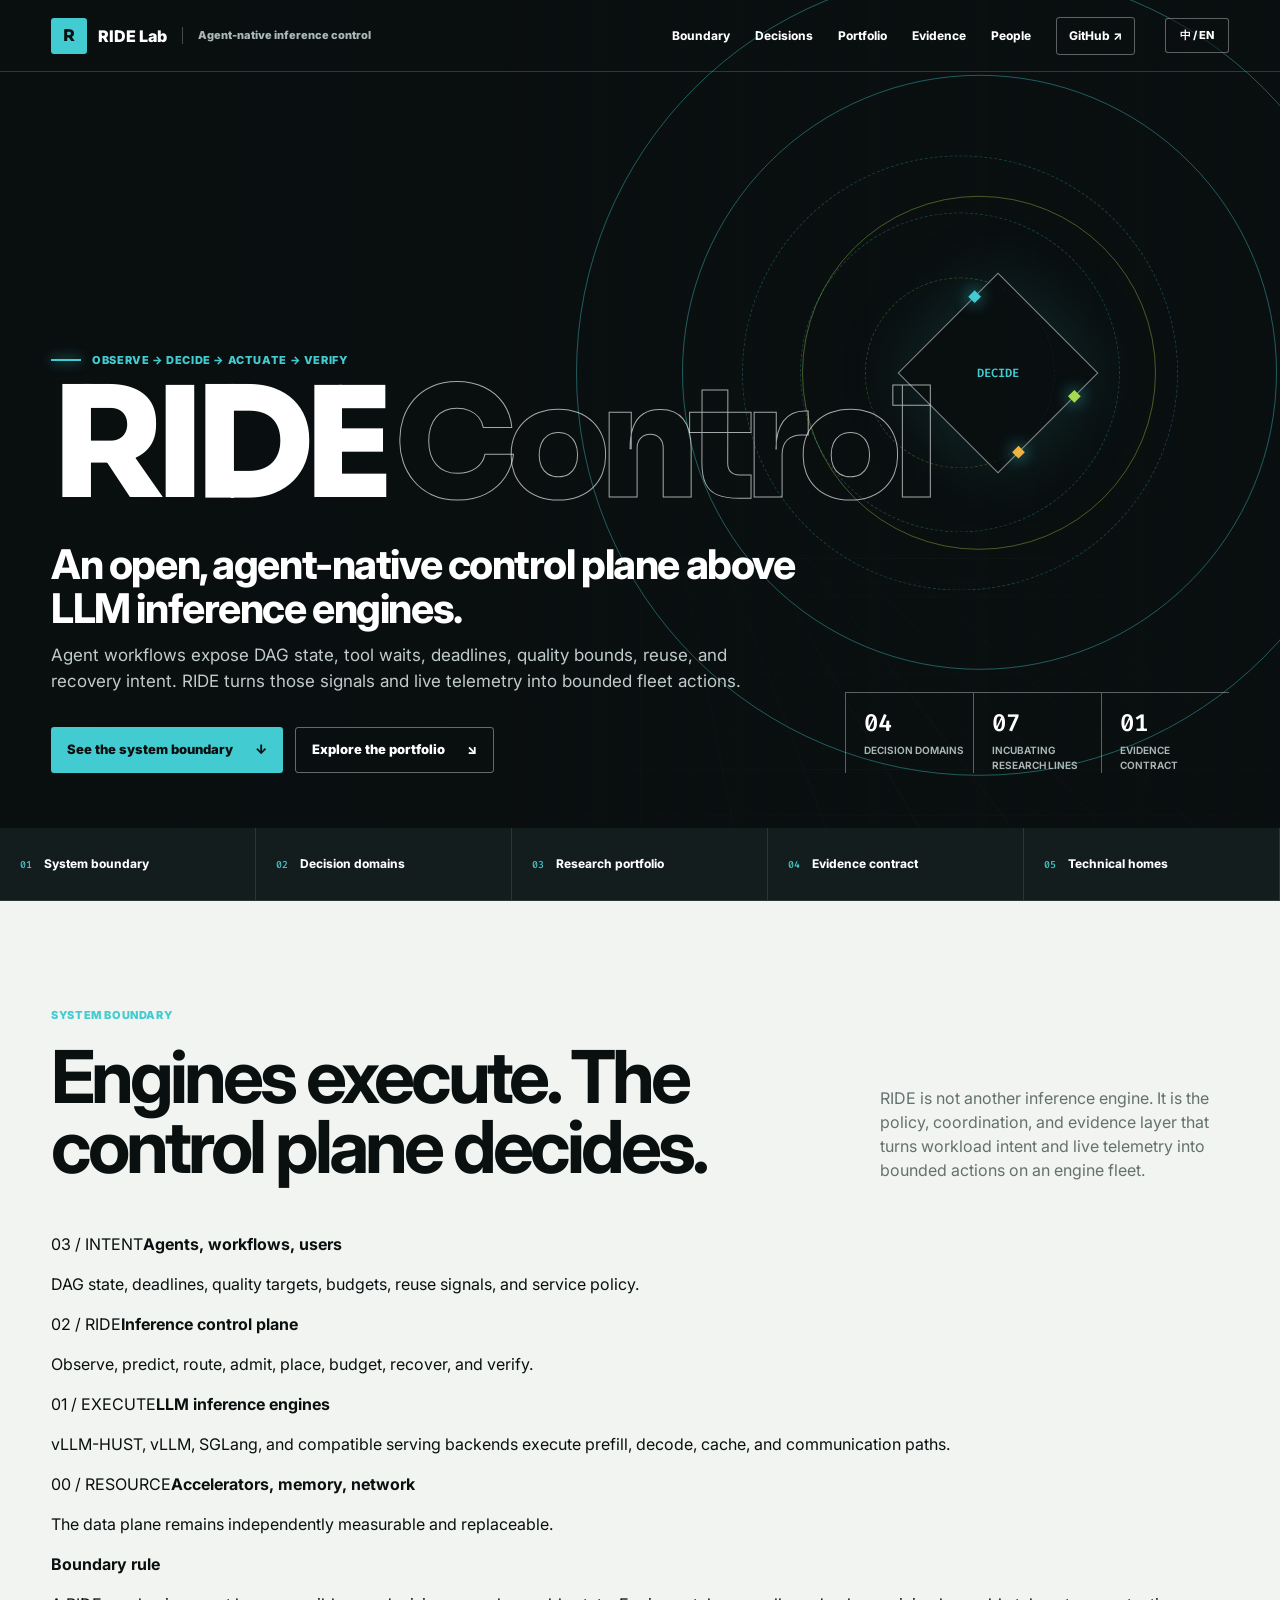
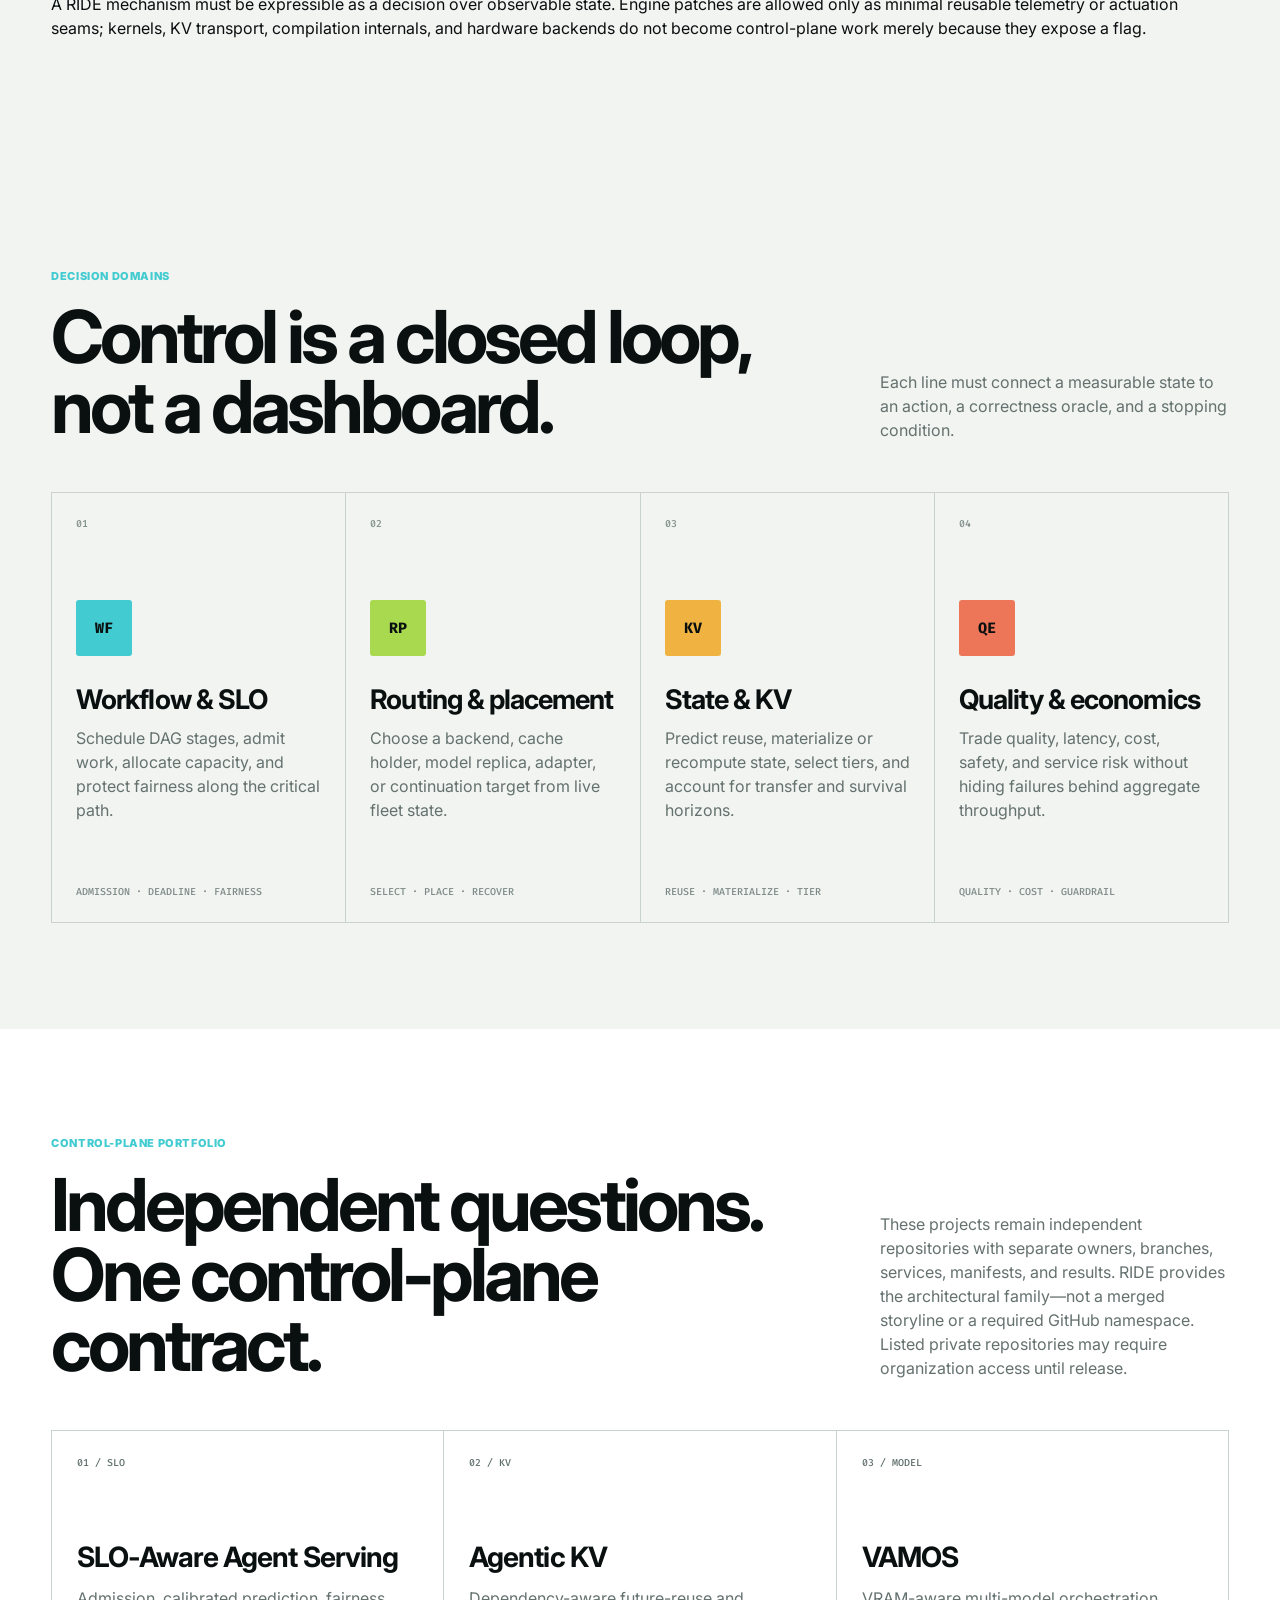
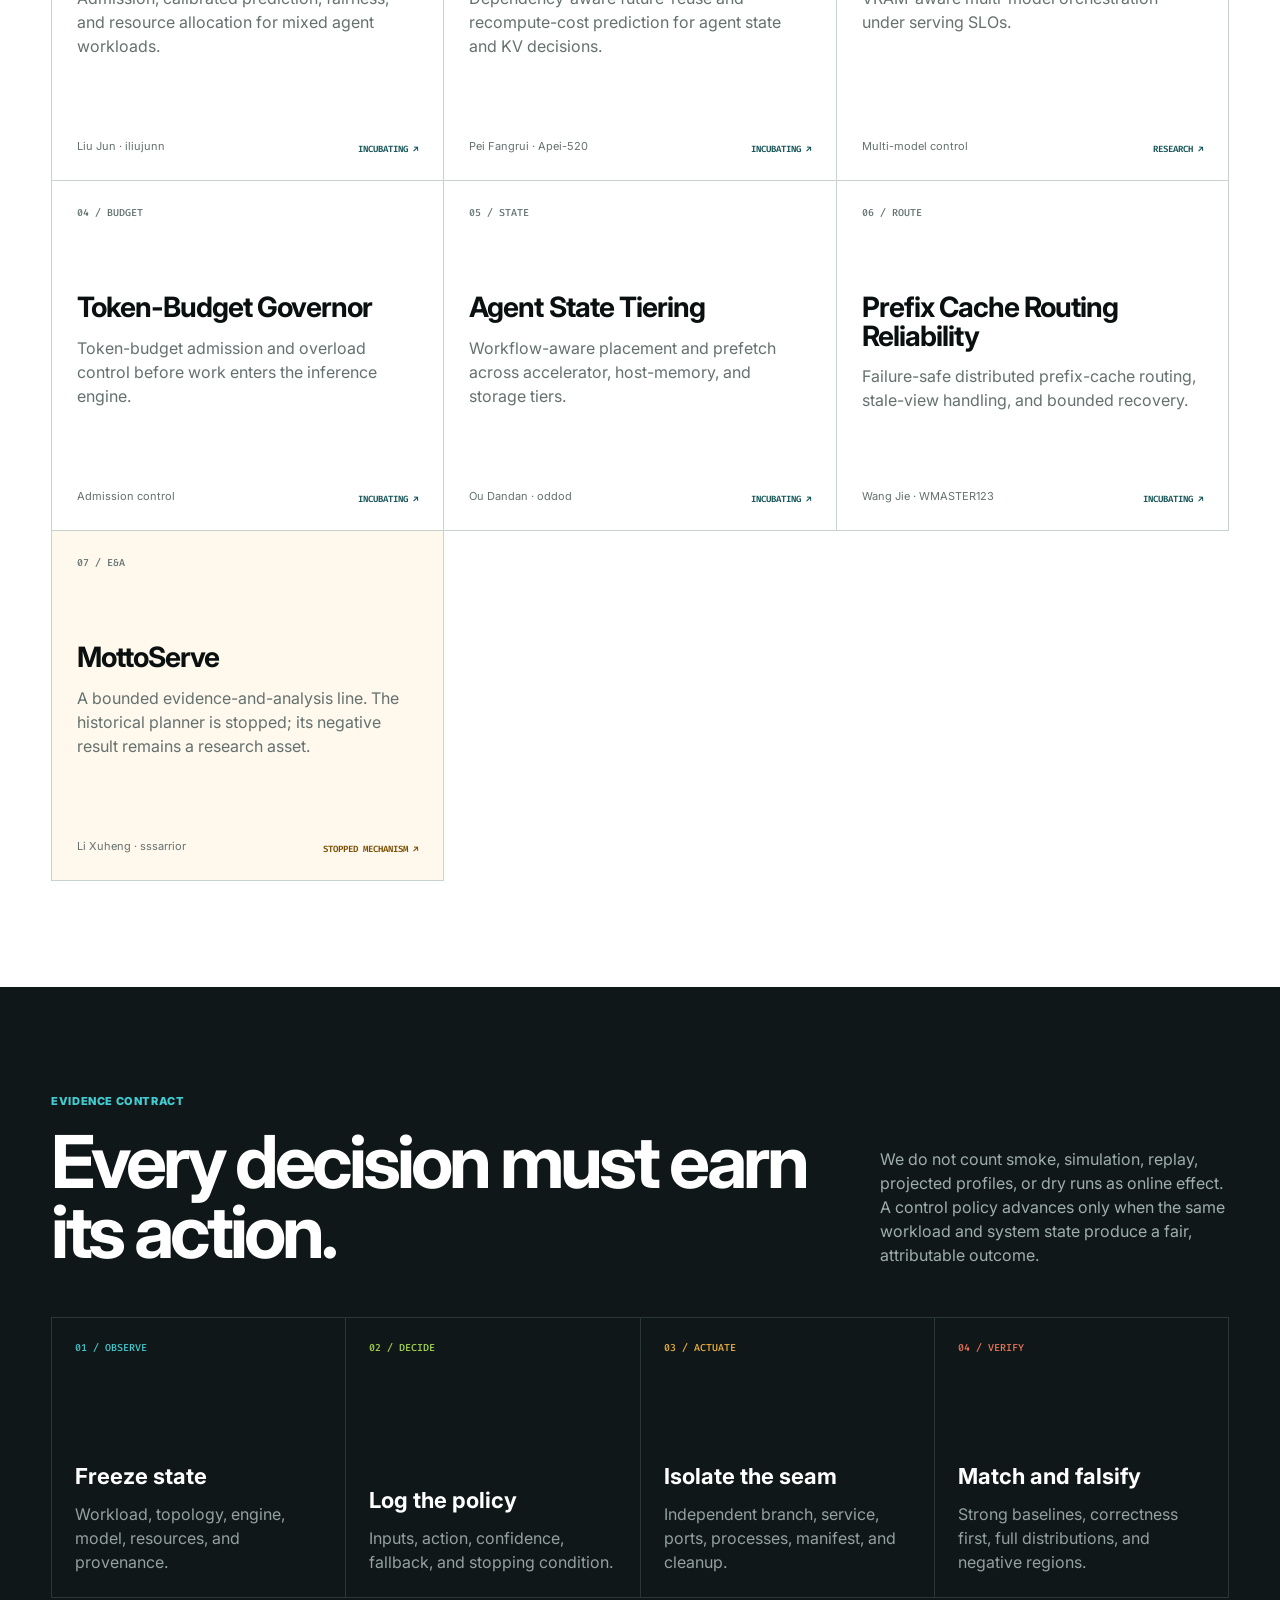
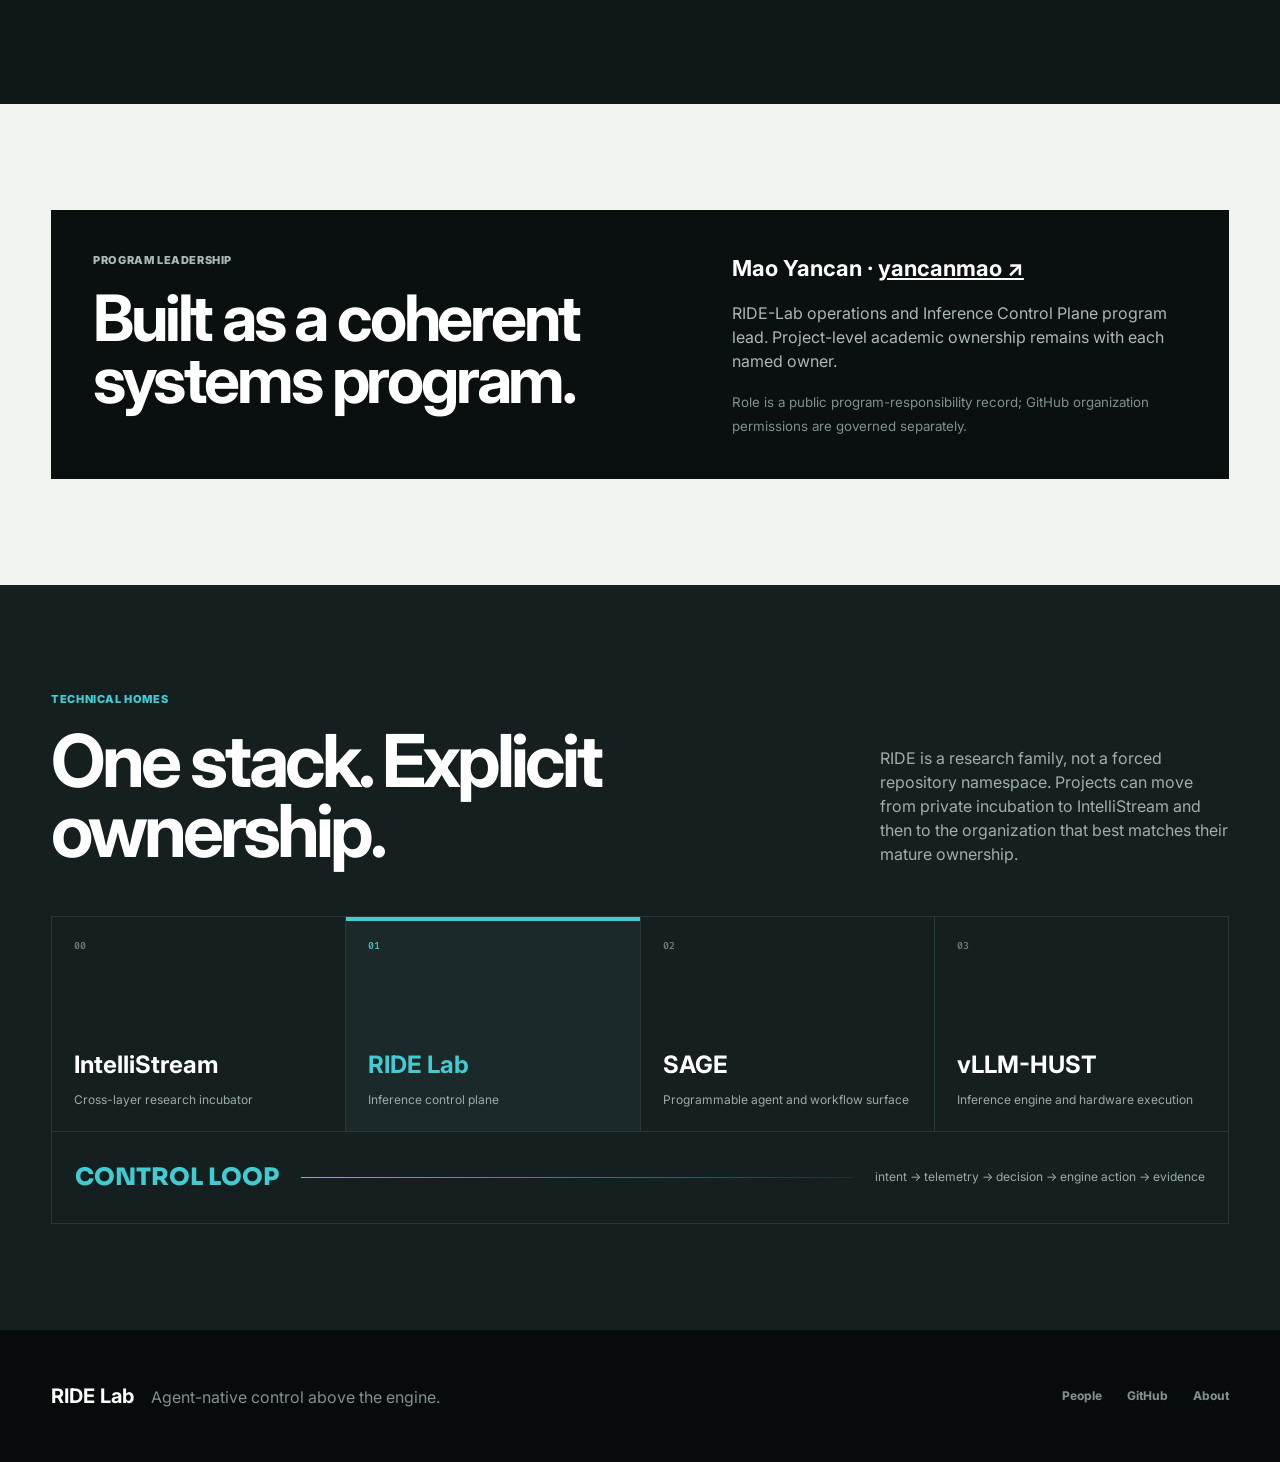
==== commit babc9379: "docs: link incubating control-plane projects" ====
--- a/index.html
+++ b/index.html
@@ -37,7 +37,7 @@
         <p class="hero-summary" data-en="Agent workflows expose DAG state, tool waits, deadlines, quality bounds, reuse, and recovery intent. RIDE turns those signals and live telemetry into bounded fleet actions." data-zh="智能体工作流暴露 DAG 状态、工具等待、截止时间、质量边界、复用与恢复意图；RIDE 将这些信号和实时遥测转化为有边界的集群动作。">Agent workflows expose DAG state, tool waits, deadlines, quality bounds, reuse, and recovery intent. RIDE turns those signals and live telemetry into bounded fleet actions.</p>
         <div class="actions"><a class="button primary" href="#boundary"><span data-en="See the system boundary" data-zh="查看系统边界">See the system boundary</span><span>↓</span></a><a class="button quiet" href="#portfolio"><span data-en="Explore the portfolio" data-zh="查看课题组合">Explore the portfolio</span><span>↘</span></a></div>
       </div>
-      <dl class="hero-metrics"><div><dt>04</dt><dd data-en="decision domains" data-zh="决策域">decision domains</dd></div><div><dt>ANON</dt><dd data-en="private incubation" data-zh="匿名孵化">private incubation</dd></div><div><dt>01</dt><dd data-en="evidence contract" data-zh="统一证据合同">evidence contract</dd></div></dl>
+      <dl class="hero-metrics"><div><dt>04</dt><dd data-en="decision domains" data-zh="决策域">decision domains</dd></div><div><dt>07</dt><dd data-en="incubating research lines" data-zh="孵化研究线">incubating research lines</dd></div><div><dt>01</dt><dd data-en="evidence contract" data-zh="统一证据合同">evidence contract</dd></div></dl>
     </section>
 
     <nav class="scope-rail" aria-label="Homepage sections">
@@ -66,12 +66,15 @@
     </section>
 
     <section id="portfolio" class="section systems-section portfolio-section">
-      <div class="section-head"><div><p class="eyebrow" data-en="Research portfolio" data-zh="研究课题">Research portfolio</p><h2 data-en="Private while incubating. Verifiable when released." data-zh="孵化期保持匿名，发布时提供可核验证据。">Private while incubating. Verifiable when released.</h2></div><p data-en="Control-plane projects remain independent repositories with separate owners, branches, services, manifests, and results. Their identities and repository links stay private until an explicit release gate." data-zh="控制平面课题保持独立仓库、负责人、分支、服务、manifest 与结果；在达到明确发布门之前，不公开课题身份与仓库链接。">Control-plane projects remain independent repositories with separate owners, branches, services, manifests, and results. Their identities and repository links stay private until an explicit release gate.</p></div>
+      <div class="section-head"><div><p class="eyebrow" data-en="Control-plane portfolio" data-zh="控制平面课题">Control-plane portfolio</p><h2 data-en="Independent questions. One control-plane contract." data-zh="独立问题，共用控制平面合同。">Independent questions. One control-plane contract.</h2></div><p data-en="These projects remain independent repositories with separate owners, branches, services, manifests, and results. RIDE provides the architectural family—not a merged storyline or a required GitHub namespace. Listed private repositories may require organization access until release." data-zh="这些课题保持独立仓库、负责人、分支、服务、manifest 与结果。RIDE 提供共同架构，而不是合并故事线或强制使用同一 GitHub 命名空间；列出的私有仓库在发布前可能需要组织权限。">These projects remain independent repositories with separate owners, branches, services, manifests, and results. RIDE provides the architectural family—not a merged storyline or a required GitHub namespace. Listed private repositories may require organization access until release.</p></div>
       <div class="portfolio-grid">
-        <article class="project-card"><span>01 / WORKFLOW</span><h3 data-en="Workflow & SLO" data-zh="工作流与 SLO">Workflow &amp; SLO</h3><p data-en="Anonymous incubation for DAG-aware scheduling, admission, fairness, deadlines, and capacity decisions." data-zh="围绕 DAG 感知调度、准入、公平性、截止时间与容量决策的匿名孵化。">Anonymous incubation for DAG-aware scheduling, admission, fairness, deadlines, and capacity decisions.</p><footer><small>Private research lines</small><em>ANONYMOUS</em></footer></article>
-        <article class="project-card"><span>02 / ROUTING</span><h3 data-en="Routing & placement" data-zh="路由与放置">Routing &amp; placement</h3><p data-en="Anonymous incubation for backend, replica, model, cache-holder, and continuation placement." data-zh="围绕后端、副本、模型、缓存持有者与续算位置选择的匿名孵化。">Anonymous incubation for backend, replica, model, cache-holder, and continuation placement.</p><footer><small>Private research lines</small><em>ANONYMOUS</em></footer></article>
-        <article class="project-card"><span>03 / STATE</span><h3 data-en="State & KV" data-zh="状态与 KV">State &amp; KV</h3><p data-en="Anonymous incubation for reuse, recomputation, tiering, prefetch, lifecycle, and recovery decisions." data-zh="围绕复用、重算、分层、预取、生命周期与恢复决策的匿名孵化。">Anonymous incubation for reuse, recomputation, tiering, prefetch, lifecycle, and recovery decisions.</p><footer><small>Private research lines</small><em>ANONYMOUS</em></footer></article>
-        <article class="project-card"><span>04 / QUALITY</span><h3 data-en="Quality & economics" data-zh="质量与经济性">Quality &amp; economics</h3><p data-en="Anonymous incubation for quality bounds, token budgets, service risk, cost, and safe fallback." data-zh="围绕质量边界、token 预算、服务风险、成本与安全回退的匿名孵化。">Anonymous incubation for quality bounds, token budgets, service risk, cost, and safe fallback.</p><footer><small>Private research lines</small><em>ANONYMOUS</em></footer></article>
+        <a class="project-card" href="https://github.com/intellistream/slo-aware-agent-serving"><span>01 / SLO</span><h3>SLO-Aware Agent Serving</h3><p data-en="Admission, calibrated prediction, fairness, and resource allocation for mixed agent workloads." data-zh="面向混合智能体负载的准入、校准预测、公平性与资源分配。">Admission, calibrated prediction, fairness, and resource allocation for mixed agent workloads.</p><footer><small>Liu Jun · iliujunn</small><em>INCUBATING ↗</em></footer></a>
+        <a class="project-card" href="https://github.com/intellistream/agentic-kv"><span>02 / KV</span><h3>Agentic KV</h3><p data-en="Dependency-aware future-reuse and recompute-cost prediction for agent state and KV decisions." data-zh="面向智能体状态与 KV 决策的依赖感知未来复用和重算成本预测。">Dependency-aware future-reuse and recompute-cost prediction for agent state and KV decisions.</p><footer><small>Pei Fangrui · Apei-520</small><em>INCUBATING ↗</em></footer></a>
+        <a class="project-card" href="https://github.com/RIDE-Lab/vamos"><span>03 / MODEL</span><h3>VAMOS</h3><p data-en="VRAM-aware multi-model orchestration under serving SLOs." data-zh="面向服务 SLO 的显存感知多模型编排。">VRAM-aware multi-model orchestration under serving SLOs.</p><footer><small>Multi-model control</small><em>RESEARCH ↗</em></footer></a>
+        <a class="project-card" href="https://github.com/intellistream/vllm-token-budget-governor-plugin"><span>04 / BUDGET</span><h3>Token-Budget Governor</h3><p data-en="Token-budget admission and overload control before work enters the inference engine." data-zh="在请求进入推理引擎前执行 token 预算准入与过载控制。">Token-budget admission and overload control before work enters the inference engine.</p><footer><small>Admission control</small><em>INCUBATING ↗</em></footer></a>
+        <a class="project-card" href="https://github.com/intellistream/vllm-agent-state-tiering"><span>05 / STATE</span><h3>Agent State Tiering</h3><p data-en="Workflow-aware placement and prefetch across accelerator, host-memory, and storage tiers." data-zh="跨加速器、主机内存与存储层的工作流感知放置和预取。">Workflow-aware placement and prefetch across accelerator, host-memory, and storage tiers.</p><footer><small>Ou Dandan · oddod</small><em>INCUBATING ↗</em></footer></a>
+        <a class="project-card" href="https://github.com/intellistream/prefix-cache-routing-reliability"><span>06 / ROUTE</span><h3>Prefix Cache Routing Reliability</h3><p data-en="Failure-safe distributed prefix-cache routing, stale-view handling, and bounded recovery." data-zh="故障安全的分布式前缀缓存路由、陈旧视图处理与有界恢复。">Failure-safe distributed prefix-cache routing, stale-view handling, and bounded recovery.</p><footer><small>Wang Jie · WMASTER123</small><em>INCUBATING ↗</em></footer></a>
+        <a class="project-card negative" href="https://github.com/intellistream/llm-serving-motto-lab"><span>07 / E&amp;A</span><h3>MottoServe</h3><p data-en="A bounded evidence-and-analysis line. The historical planner is stopped; its negative result remains a research asset." data-zh="有边界的证据与分析课题。历史 planner 已停止，其负面结果继续作为研究资产。">A bounded evidence-and-analysis line. The historical planner is stopped; its negative result remains a research asset.</p><footer><small>Li Xuheng · sssarrior</small><em>STOPPED MECHANISM ↗</em></footer></a>
       </div>
     </section>
 
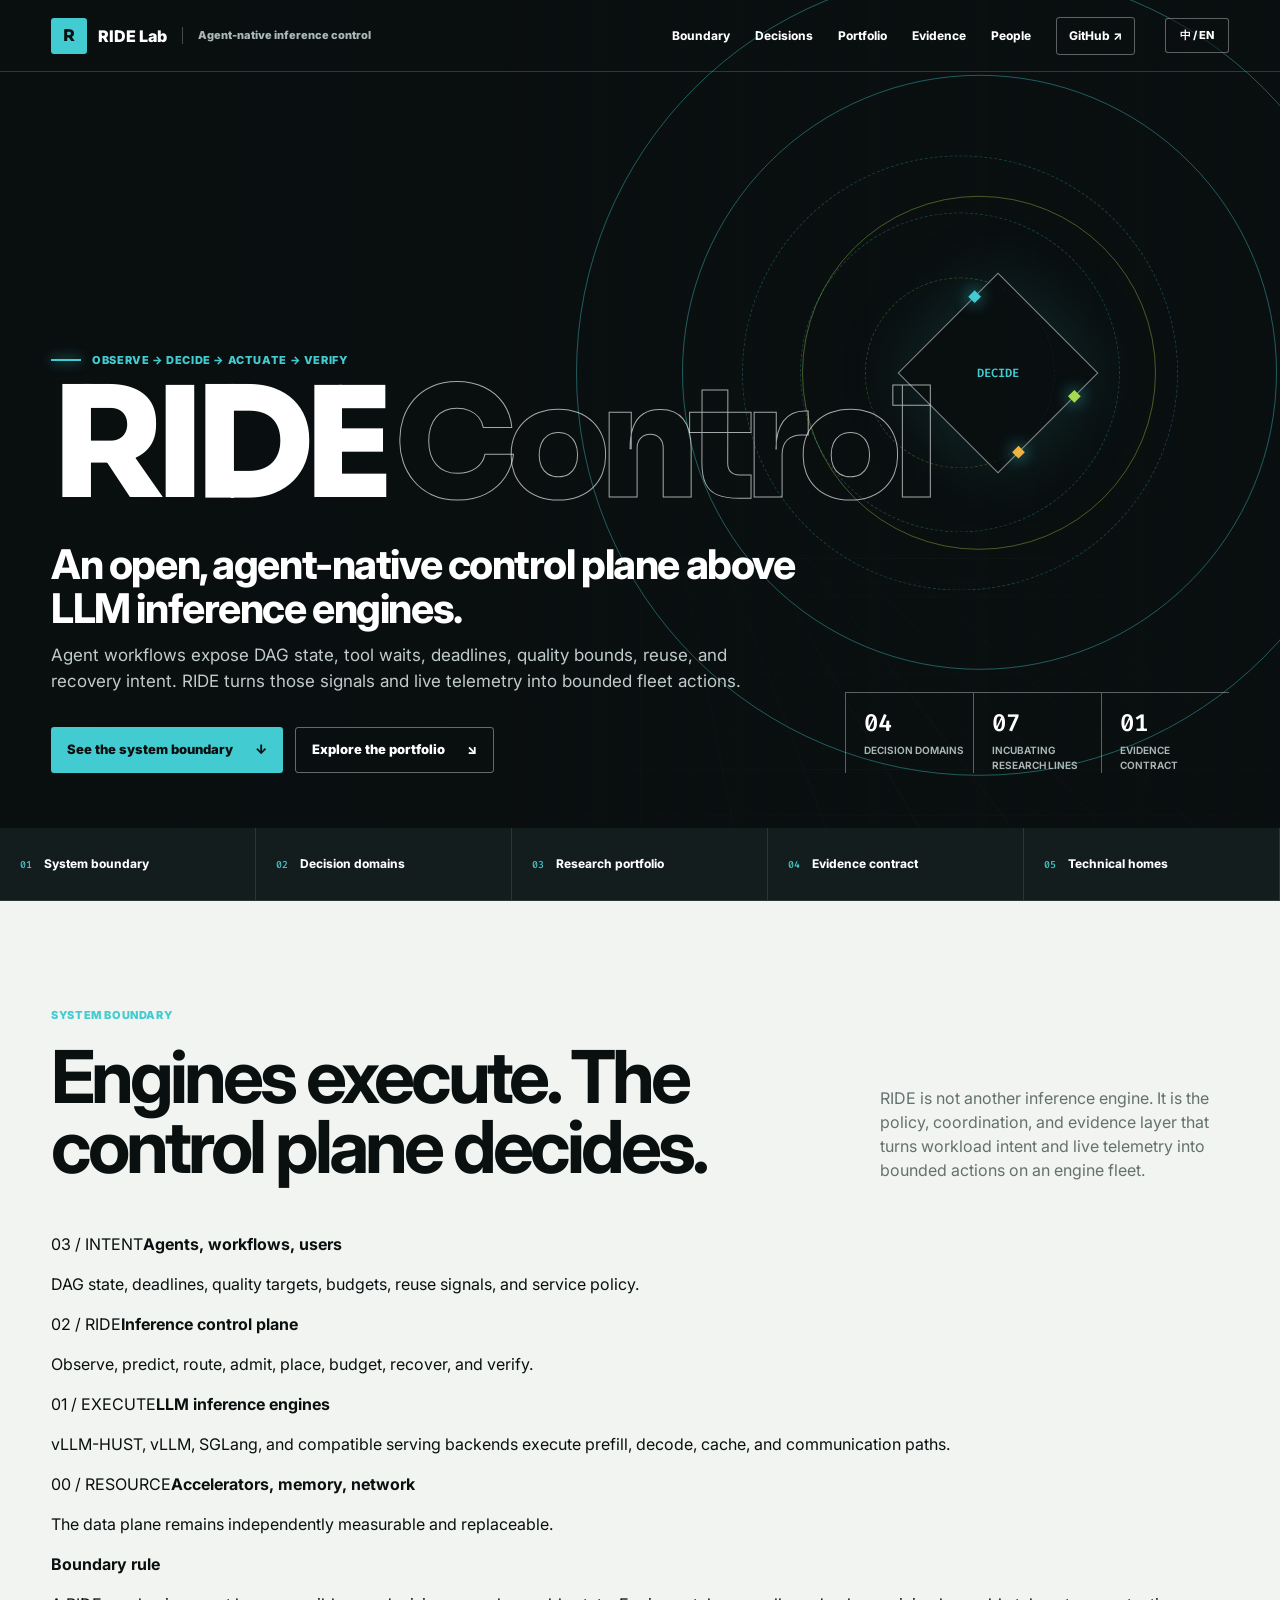
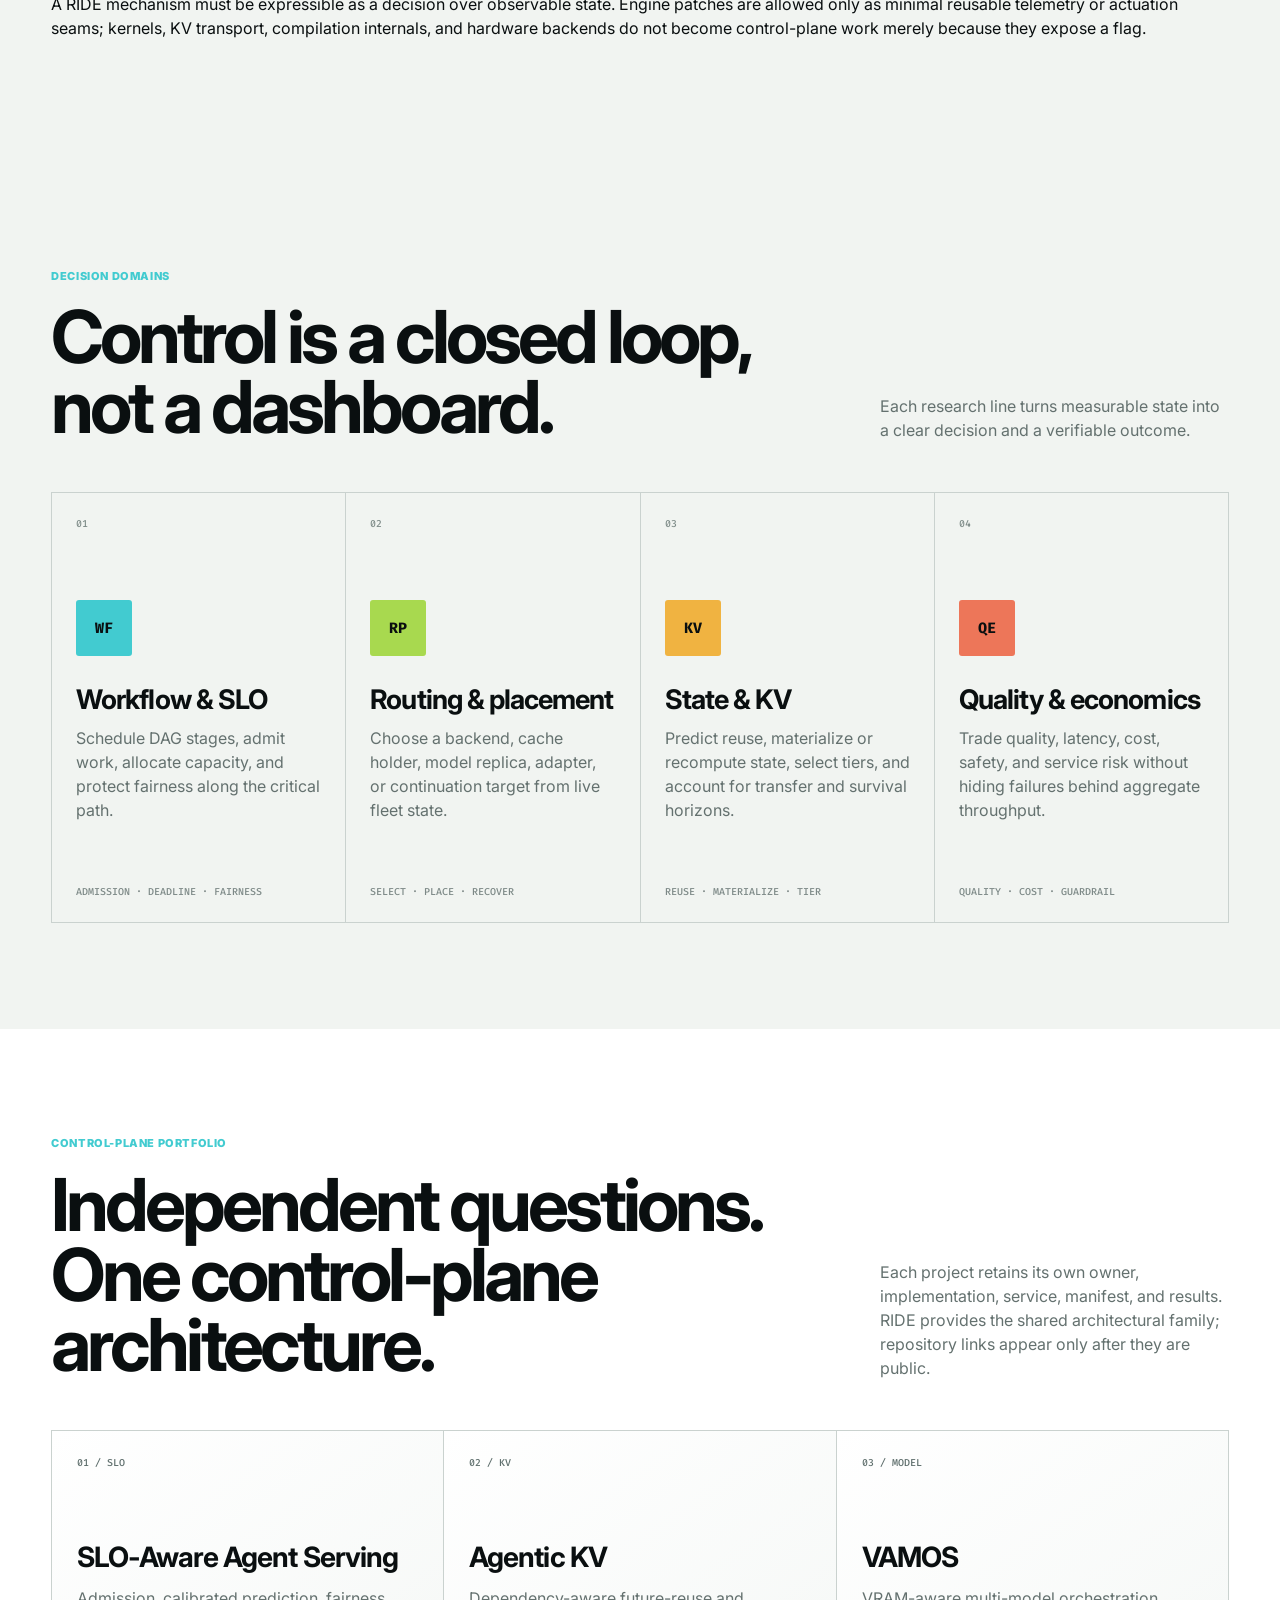
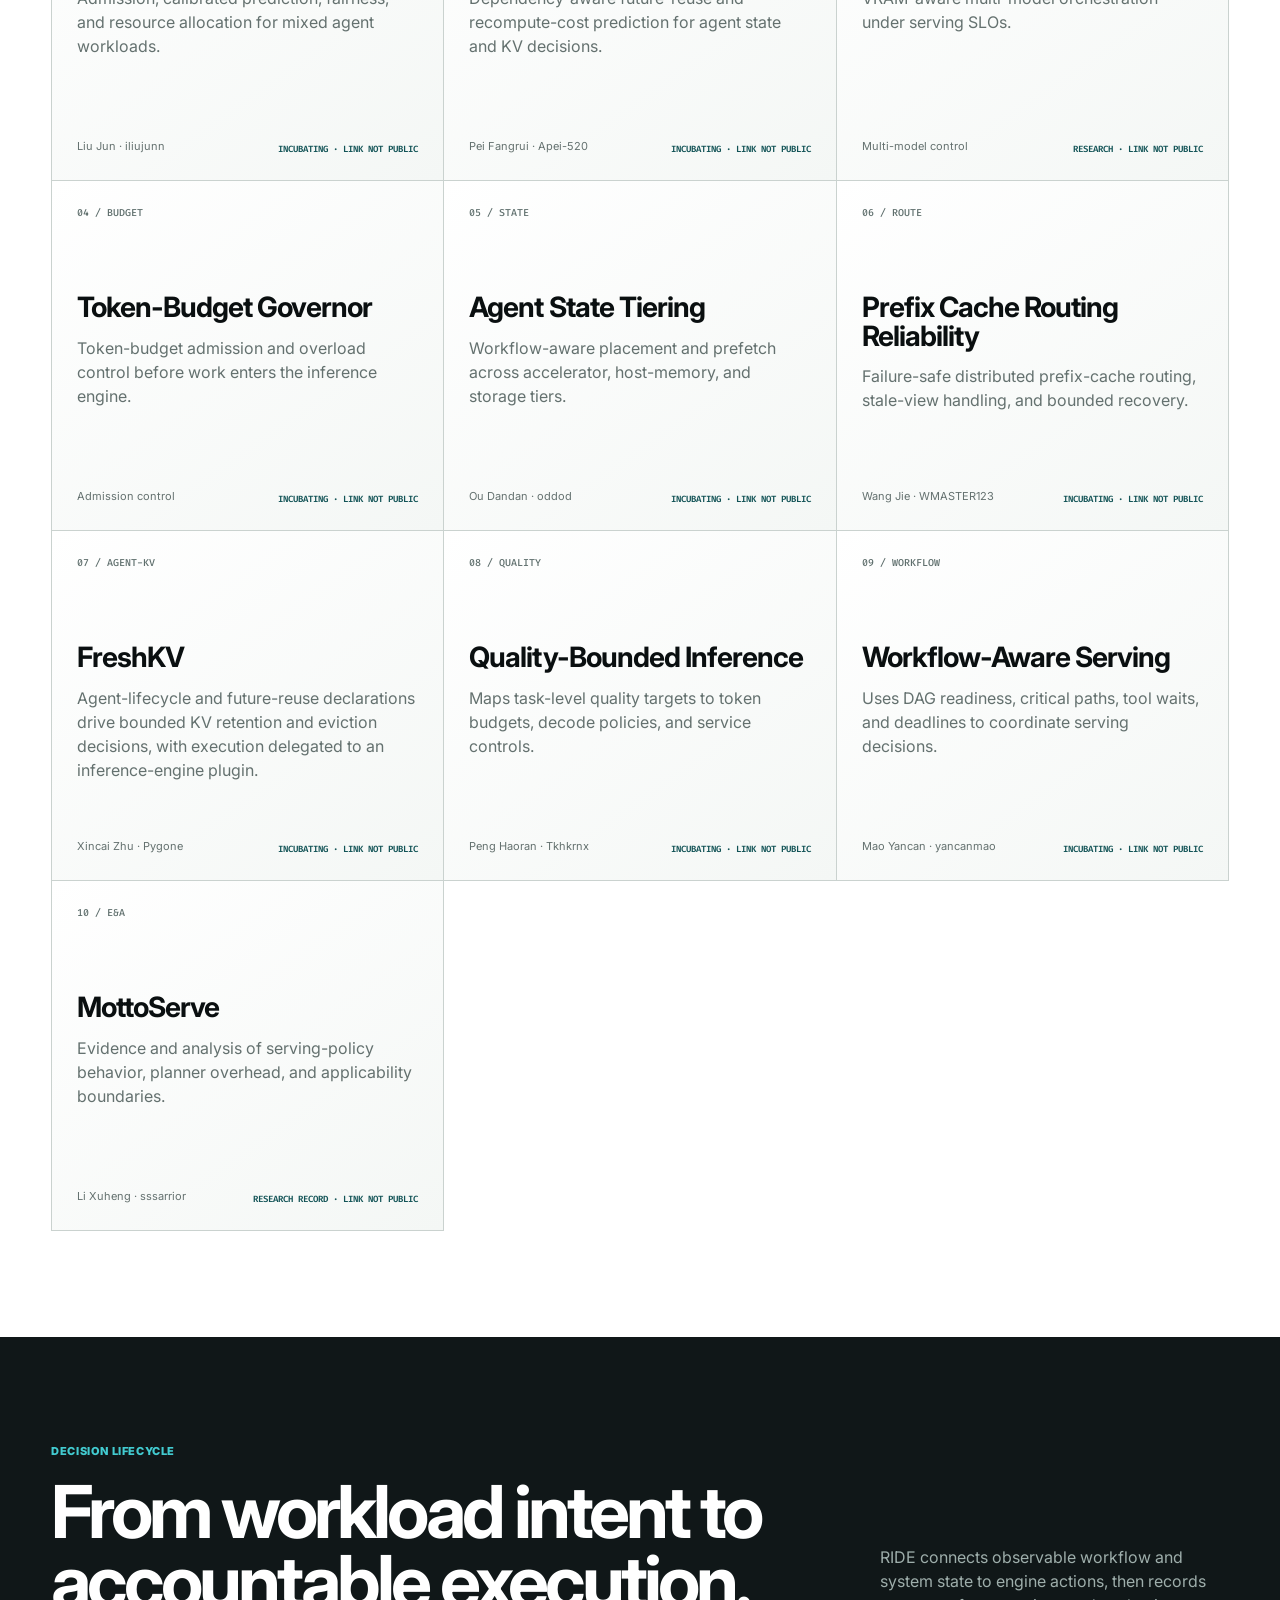
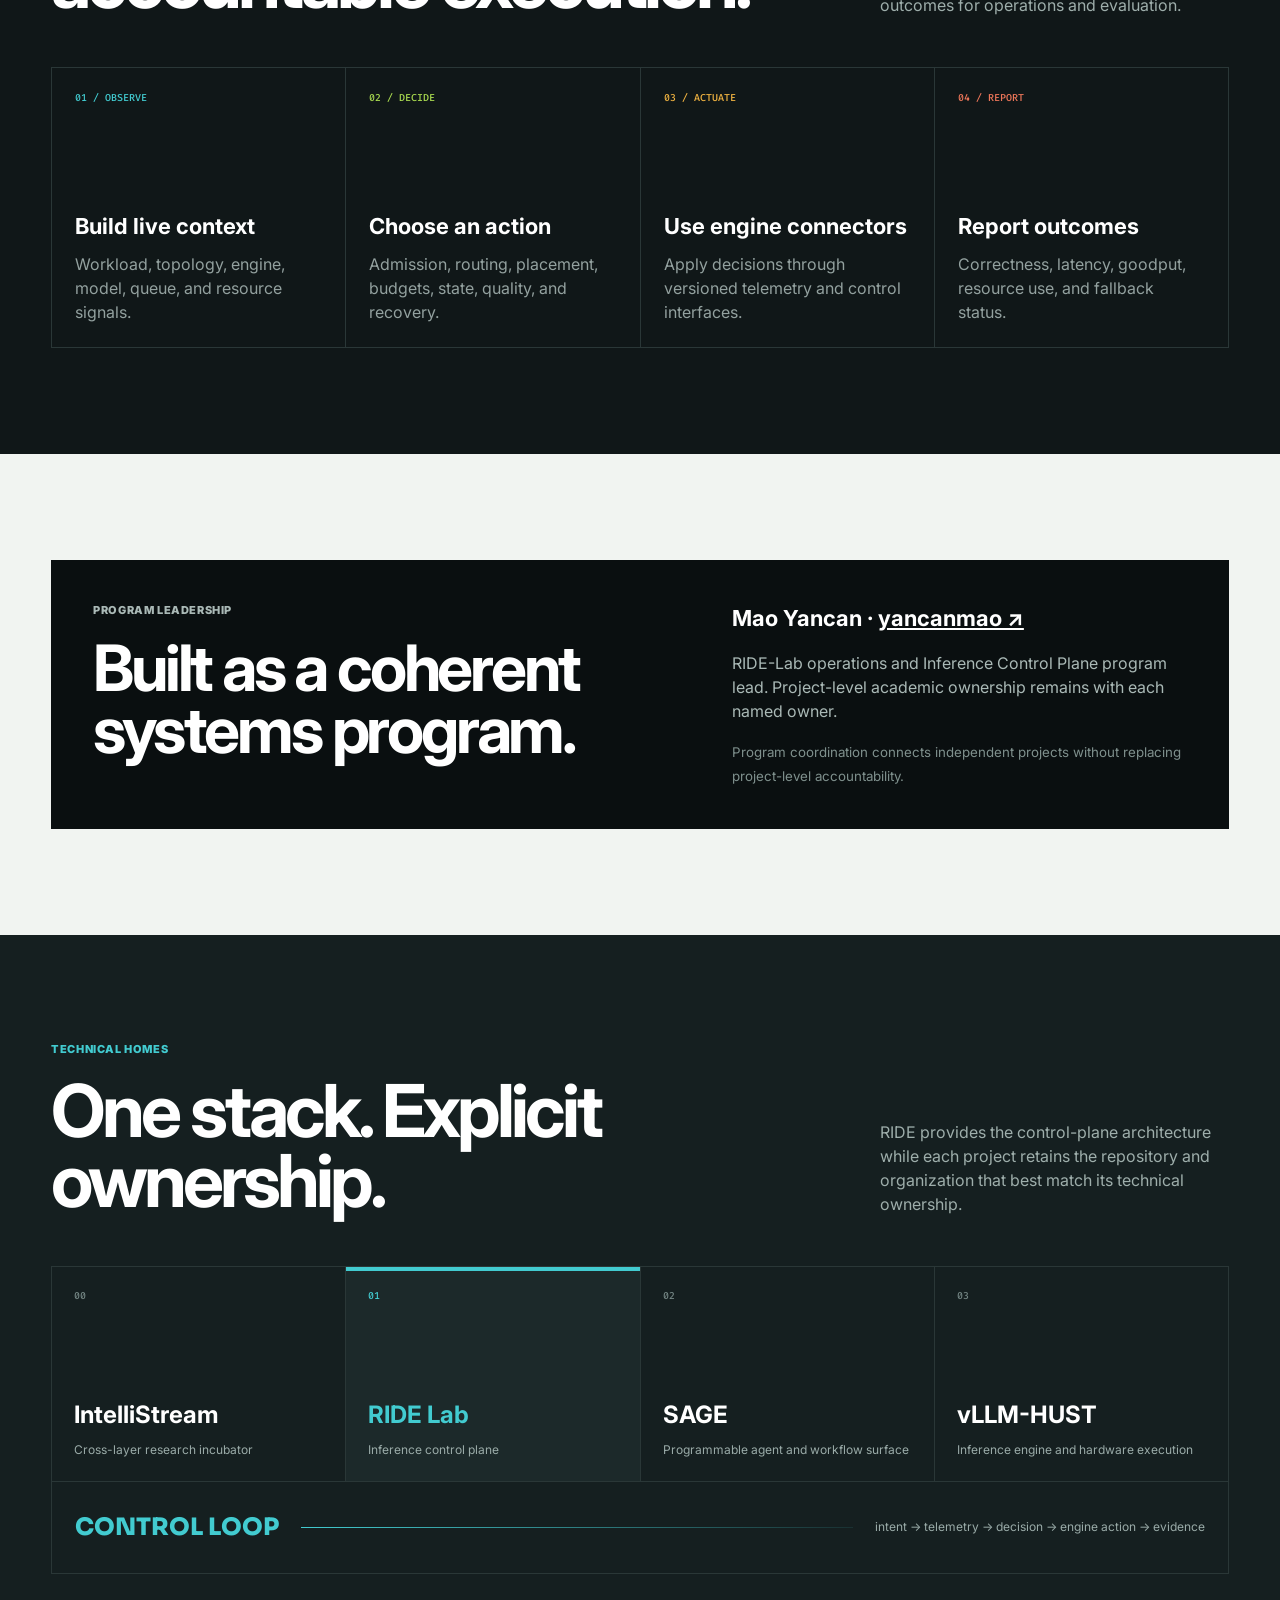
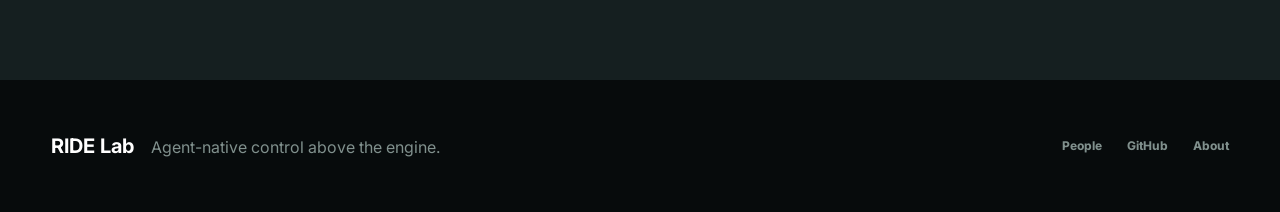
==== commit 617a0712: "Polish public control-plane portfolio" ====
--- a/index.html
+++ b/index.html
@@ -15,7 +15,7 @@
   <link rel="preconnect" href="https://fonts.googleapis.com">
   <link rel="preconnect" href="https://fonts.gstatic.com" crossorigin>
   <link href="https://fonts.googleapis.com/css2?family=Fira+Code:wght@400;500;600&family=Inter:wght@400;500;600;700;800;900&family=Sora:wght@600;700;800&display=swap" rel="stylesheet">
-  <link rel="stylesheet" href="./assets/site.css?v=control-plane-20260825">
+  <link rel="stylesheet" href="./assets/site.css?v=public-portfolio-20260825">
 </head>
 <body data-title-en="RIDE Lab | Agent-Native LLM Inference Control Plane" data-title-zh="RIDE Lab｜智能体原生大模型推理控制平面">
   <header class="site-header">
@@ -56,7 +56,7 @@
     </section>
 
     <section id="decisions" class="section decision-section">
-      <div class="section-head"><div><p class="eyebrow" data-en="Decision domains" data-zh="决策域">Decision domains</p><h2 data-en="Control is a closed loop, not a dashboard." data-zh="控制平面是闭环，不是仪表盘。">Control is a closed loop, not a dashboard.</h2></div><p data-en="Each line must connect a measurable state to an action, a correctness oracle, and a stopping condition." data-zh="每条研究线都必须把可测状态连接到动作、正确性判据和停止条件。">Each line must connect a measurable state to an action, a correctness oracle, and a stopping condition.</p></div>
+      <div class="section-head"><div><p class="eyebrow" data-en="Decision domains" data-zh="决策域">Decision domains</p><h2 data-en="Control is a closed loop, not a dashboard." data-zh="控制平面是闭环，不是仪表盘。">Control is a closed loop, not a dashboard.</h2></div><p data-en="Each research line turns measurable state into a clear decision and a verifiable outcome." data-zh="每条研究线都把可测状态转化为明确决策与可验证结果。">Each research line turns measurable state into a clear decision and a verifiable outcome.</p></div>
       <div class="agenda-grid decision-grid">
         <article data-index="01"><b>WF</b><h3 data-en="Workflow & SLO" data-zh="工作流与 SLO">Workflow &amp; SLO</h3><p data-en="Schedule DAG stages, admit work, allocate capacity, and protect fairness along the critical path." data-zh="围绕关键路径调度 DAG 阶段、准入请求、分配容量并保护公平性。">Schedule DAG stages, admit work, allocate capacity, and protect fairness along the critical path.</p><small>ADMISSION · DEADLINE · FAIRNESS</small></article>
         <article data-index="02"><b>RP</b><h3 data-en="Routing & placement" data-zh="路由与放置">Routing &amp; placement</h3><p data-en="Choose a backend, cache holder, model replica, adapter, or continuation target from live fleet state." data-zh="依据实时集群状态选择后端、缓存持有者、模型副本、适配器或续算目标。">Choose a backend, cache holder, model replica, adapter, or continuation target from live fleet state.</p><small>SELECT · PLACE · RECOVER</small></article>
@@ -66,35 +66,30 @@
     </section>
 
     <section id="portfolio" class="section systems-section portfolio-section">
-      <div class="section-head"><div><p class="eyebrow" data-en="Control-plane portfolio" data-zh="控制平面课题">Control-plane portfolio</p><h2 data-en="Independent questions. One control-plane contract." data-zh="独立问题，共用控制平面合同。">Independent questions. One control-plane contract.</h2></div><p data-en="These projects remain independent repositories with separate owners, branches, services, manifests, and results. RIDE provides the architectural family—not a merged storyline or a required GitHub namespace. Listed private repositories may require organization access until release." data-zh="这些课题保持独立仓库、负责人、分支、服务、manifest 与结果。RIDE 提供共同架构，而不是合并故事线或强制使用同一 GitHub 命名空间；列出的私有仓库在发布前可能需要组织权限。">These projects remain independent repositories with separate owners, branches, services, manifests, and results. RIDE provides the architectural family—not a merged storyline or a required GitHub namespace. Listed private repositories may require organization access until release.</p></div>
-      <div class="portfolio-grid">
-        <a class="project-card" href="https://github.com/intellistream/slo-aware-agent-serving"><span>01 / SLO</span><h3>SLO-Aware Agent Serving</h3><p data-en="Admission, calibrated prediction, fairness, and resource allocation for mixed agent workloads." data-zh="面向混合智能体负载的准入、校准预测、公平性与资源分配。">Admission, calibrated prediction, fairness, and resource allocation for mixed agent workloads.</p><footer><small>Liu Jun · iliujunn</small><em>INCUBATING ↗</em></footer></a>
-        <a class="project-card" href="https://github.com/intellistream/agentic-kv"><span>02 / KV</span><h3>Agentic KV</h3><p data-en="Dependency-aware future-reuse and recompute-cost prediction for agent state and KV decisions." data-zh="面向智能体状态与 KV 决策的依赖感知未来复用和重算成本预测。">Dependency-aware future-reuse and recompute-cost prediction for agent state and KV decisions.</p><footer><small>Pei Fangrui · Apei-520</small><em>INCUBATING ↗</em></footer></a>
-        <a class="project-card" href="https://github.com/RIDE-Lab/vamos"><span>03 / MODEL</span><h3>VAMOS</h3><p data-en="VRAM-aware multi-model orchestration under serving SLOs." data-zh="面向服务 SLO 的显存感知多模型编排。">VRAM-aware multi-model orchestration under serving SLOs.</p><footer><small>Multi-model control</small><em>RESEARCH ↗</em></footer></a>
-        <a class="project-card" href="https://github.com/intellistream/vllm-token-budget-governor-plugin"><span>04 / BUDGET</span><h3>Token-Budget Governor</h3><p data-en="Token-budget admission and overload control before work enters the inference engine." data-zh="在请求进入推理引擎前执行 token 预算准入与过载控制。">Token-budget admission and overload control before work enters the inference engine.</p><footer><small>Admission control</small><em>INCUBATING ↗</em></footer></a>
-        <a class="project-card" href="https://github.com/intellistream/vllm-agent-state-tiering"><span>05 / STATE</span><h3>Agent State Tiering</h3><p data-en="Workflow-aware placement and prefetch across accelerator, host-memory, and storage tiers." data-zh="跨加速器、主机内存与存储层的工作流感知放置和预取。">Workflow-aware placement and prefetch across accelerator, host-memory, and storage tiers.</p><footer><small>Ou Dandan · oddod</small><em>INCUBATING ↗</em></footer></a>
-        <a class="project-card" href="https://github.com/intellistream/prefix-cache-routing-reliability"><span>06 / ROUTE</span><h3>Prefix Cache Routing Reliability</h3><p data-en="Failure-safe distributed prefix-cache routing, stale-view handling, and bounded recovery." data-zh="故障安全的分布式前缀缓存路由、陈旧视图处理与有界恢复。">Failure-safe distributed prefix-cache routing, stale-view handling, and bounded recovery.</p><footer><small>Wang Jie · WMASTER123</small><em>INCUBATING ↗</em></footer></a>
-        <a class="project-card negative" href="https://github.com/intellistream/llm-serving-motto-lab"><span>07 / E&amp;A</span><h3>MottoServe</h3><p data-en="A bounded evidence-and-analysis line. The historical planner is stopped; its negative result remains a research asset." data-zh="有边界的证据与分析课题。历史 planner 已停止，其负面结果继续作为研究资产。">A bounded evidence-and-analysis line. The historical planner is stopped; its negative result remains a research asset.</p><footer><small>Li Xuheng · sssarrior</small><em>STOPPED MECHANISM ↗</em></footer></a>
+      <div class="section-head"><div><p class="eyebrow" data-en="Control-plane portfolio" data-zh="控制平面课题">Control-plane portfolio</p><h2 data-en="Independent questions. One control-plane architecture." data-zh="独立课题，共用控制平面架构。">Independent questions. One control-plane architecture.</h2></div><p data-en="Each project retains its own owner, implementation, service, manifest, and results. RIDE provides the shared architectural family; repository links appear only after they are public." data-zh="每个课题保留独立负责人、实现、服务、manifest 与结果。RIDE 提供共同架构；仓库公开后才展示链接。">Each project retains its own owner, implementation, service, manifest, and results. RIDE provides the shared architectural family; repository links appear only after they are public.</p></div>
+      <div class="portfolio-grid" data-project-portfolio data-source="./data/control-plane-projects.json?v=public-portfolio-20260825">
+        <p class="project-status" data-project-status data-en="Loading the portfolio…" data-zh="正在加载课题组合……">Loading the portfolio…</p>
       </div>
     </section>
 
     <section id="evidence" class="section method-section">
-      <div class="section-head"><div><p class="eyebrow" data-en="Evidence contract" data-zh="证据合同">Evidence contract</p><h2 data-en="Every decision must earn its action." data-zh="每个决策都必须用证据赢得执行资格。">Every decision must earn its action.</h2></div><p data-en="We do not count smoke, simulation, replay, projected profiles, or dry runs as online effect. A control policy advances only when the same workload and system state produce a fair, attributable outcome." data-zh="我们不把 smoke、simulation、replay、projected profile 或 dry-run 当作在线效果。只有在相同工作负载与系统状态下形成公平、可归因结果，控制策略才可推进。">We do not count smoke, simulation, replay, projected profiles, or dry runs as online effect. A control policy advances only when the same workload and system state produce a fair, attributable outcome.</p></div>
-      <div class="method-path"><article><span>01 / OBSERVE</span><strong data-en="Freeze state" data-zh="冻结状态">Freeze state</strong><p data-en="Workload, topology, engine, model, resources, and provenance." data-zh="固定工作负载、拓扑、引擎、模型、资源与溯源。">Workload, topology, engine, model, resources, and provenance.</p></article><article><span>02 / DECIDE</span><strong data-en="Log the policy" data-zh="记录策略">Log the policy</strong><p data-en="Inputs, action, confidence, fallback, and stopping condition." data-zh="记录输入、动作、置信度、回退与停止条件。">Inputs, action, confidence, fallback, and stopping condition.</p></article><article><span>03 / ACTUATE</span><strong data-en="Isolate the seam" data-zh="隔离执行接口">Isolate the seam</strong><p data-en="Independent branch, service, ports, processes, manifest, and cleanup." data-zh="独立分支、服务、端口、进程、manifest 与清理。">Independent branch, service, ports, processes, manifest, and cleanup.</p></article><article><span>04 / VERIFY</span><strong data-en="Match and falsify" data-zh="公平对照与证伪">Match and falsify</strong><p data-en="Strong baselines, correctness first, full distributions, and negative regions." data-zh="强基线、正确性优先、完整分布与负收益区域。">Strong baselines, correctness first, full distributions, and negative regions.</p></article></div>
+      <div class="section-head"><div><p class="eyebrow" data-en="Decision lifecycle" data-zh="决策生命周期">Decision lifecycle</p><h2 data-en="From workload intent to accountable execution." data-zh="从工作负载意图到可追踪执行。">From workload intent to accountable execution.</h2></div><p data-en="RIDE connects observable workflow and system state to engine actions, then records outcomes for operations and evaluation." data-zh="RIDE 把可观测的工作流与系统状态连接到引擎动作，并记录结果以支持运维与评估。">RIDE connects observable workflow and system state to engine actions, then records outcomes for operations and evaluation.</p></div>
+      <div class="method-path"><article><span>01 / OBSERVE</span><strong data-en="Build live context" data-zh="构建实时上下文">Build live context</strong><p data-en="Workload, topology, engine, model, queue, and resource signals." data-zh="汇聚工作负载、拓扑、引擎、模型、队列与资源信号。">Workload, topology, engine, model, queue, and resource signals.</p></article><article><span>02 / DECIDE</span><strong data-en="Choose an action" data-zh="选择控制动作">Choose an action</strong><p data-en="Admission, routing, placement, budgets, state, quality, and recovery." data-zh="覆盖准入、路由、放置、预算、状态、质量与恢复。">Admission, routing, placement, budgets, state, quality, and recovery.</p></article><article><span>03 / ACTUATE</span><strong data-en="Use engine connectors" data-zh="通过引擎连接器执行">Use engine connectors</strong><p data-en="Apply decisions through versioned telemetry and control interfaces." data-zh="通过版本化遥测与控制接口落实决策。">Apply decisions through versioned telemetry and control interfaces.</p></article><article><span>04 / REPORT</span><strong data-en="Report outcomes" data-zh="报告执行结果">Report outcomes</strong><p data-en="Correctness, latency, goodput, resource use, and fallback status." data-zh="报告正确性、时延、有效吞吐、资源使用与回退状态。">Correctness, latency, goodput, resource use, and fallback status.</p></article></div>
     </section>
 
     <section id="leadership" class="section leadership-section">
-      <div class="leadership-card"><div><p class="eyebrow" data-en="Program leadership" data-zh="方向负责人">Program leadership</p><h2 data-en="Built as a coherent systems program." data-zh="以一致的系统研究计划推进。">Built as a coherent systems program.</h2></div><div><strong>Mao Yancan · <a href="https://github.com/yancanmao">yancanmao ↗</a></strong><p data-en="RIDE-Lab operations and Inference Control Plane program lead. Project-level academic ownership remains with each named owner." data-zh="RIDE-Lab 运营与推理控制平面方向负责人。各课题的学术责任仍由对应负责人独立承担。">RIDE-Lab operations and Inference Control Plane program lead. Project-level academic ownership remains with each named owner.</p><small data-en="Role is a public program-responsibility record; GitHub organization permissions are governed separately." data-zh="该角色是公开的方向责任记录；GitHub 组织权限另行治理。">Role is a public program-responsibility record; GitHub organization permissions are governed separately.</small></div></div>
+      <div class="leadership-card"><div><p class="eyebrow" data-en="Program leadership" data-zh="方向负责人">Program leadership</p><h2 data-en="Built as a coherent systems program." data-zh="以一致的系统研究计划推进。">Built as a coherent systems program.</h2></div><div><strong>Mao Yancan · <a href="https://github.com/yancanmao">yancanmao ↗</a></strong><p data-en="RIDE-Lab operations and Inference Control Plane program lead. Project-level academic ownership remains with each named owner." data-zh="RIDE-Lab 运营与推理控制平面方向负责人。各课题的学术责任仍由对应负责人独立承担。">RIDE-Lab operations and Inference Control Plane program lead. Project-level academic ownership remains with each named owner.</p><small data-en="Program coordination connects independent projects without replacing project-level accountability." data-zh="方向协调连接各独立课题，但不替代课题级责任。">Program coordination connects independent projects without replacing project-level accountability.</small></div></div>
     </section>
 
     <section id="ecosystem" class="section ecosystem-section">
-      <div class="section-head"><div><p class="eyebrow" data-en="Technical homes" data-zh="技术归属">Technical homes</p><h2 data-en="One stack. Explicit ownership." data-zh="同一技术栈，明确技术归属。">One stack. Explicit ownership.</h2></div><p data-en="RIDE is a research family, not a forced repository namespace. Projects can move from private incubation to IntelliStream and then to the organization that best matches their mature ownership." data-zh="RIDE 是研究家族，不强制统一仓库命名空间。课题可以从私有孵化进入 IntelliStream 二次孵化，成熟后转入最符合技术归属的组织。">RIDE is a research family, not a forced repository namespace. Projects can move from private incubation to IntelliStream and then to the organization that best matches their mature ownership.</p></div>
+      <div class="section-head"><div><p class="eyebrow" data-en="Technical homes" data-zh="技术归属">Technical homes</p><h2 data-en="One stack. Explicit ownership." data-zh="同一技术栈，明确技术归属。">One stack. Explicit ownership.</h2></div><p data-en="RIDE provides the control-plane architecture while each project retains the repository and organization that best match its technical ownership." data-zh="RIDE 提供控制面架构；各课题保留最符合其技术归属的仓库与组织。">RIDE provides the control-plane architecture while each project retains the repository and organization that best match its technical ownership.</p></div>
       <div class="architecture"><a href="https://lab.sage.org.ai/"><span>00</span><strong>IntelliStream</strong><small data-en="Cross-layer research incubator" data-zh="跨层研究孵化器">Cross-layer research incubator</small></a><a class="active" href="#top"><span>01</span><strong>RIDE Lab</strong><small data-en="Inference control plane" data-zh="推理控制平面">Inference control plane</small></a><a href="https://sage.org.ai/"><span>02</span><strong>SAGE</strong><small data-en="Programmable agent and workflow surface" data-zh="可编程智能体与工作流界面">Programmable agent and workflow surface</small></a><a href="https://vllm-hust.sage.org.ai/"><span>03</span><strong>vLLM-HUST</strong><small data-en="Inference engine and hardware execution" data-zh="推理引擎与硬件执行">Inference engine and hardware execution</small></a></div>
       <div class="shared-line"><strong>CONTROL LOOP</strong><i></i><p data-en="intent → telemetry → decision → engine action → evidence" data-zh="意图 → 遥测 → 决策 → 引擎动作 → 证据">intent → telemetry → decision → engine action → evidence</p></div>
     </section>
   </main>
 
   <footer><div><strong>RIDE Lab</strong><span data-en="Agent-native control above the engine." data-zh="在引擎之上构建智能体原生控制。">Agent-native control above the engine.</span></div><nav><a href="./members.html" data-en="People" data-zh="成员">People</a><a href="https://github.com/RIDE-Lab">GitHub</a><a href="https://github.com/RIDE-Lab/.github/blob/main/profile/README.md" data-en="About" data-zh="关于">About</a></nav></footer>
-  <script src="./assets/site.js?v=control-plane-20260825"></script>
+  <script src="./assets/site.js?v=public-portfolio-20260825"></script>
+  <script src="./assets/portfolio.js?v=public-portfolio-20260825"></script>
 </body>
 </html>
--- a/assets/site.css
+++ b/assets/site.css
@@ -5,7 +5,7 @@
 .section{padding:106px max(4vw,calc((100vw - var(--max))/2))}.section-head{margin-bottom:50px;display:grid;grid-template-columns:minmax(0,1.55fr) minmax(280px,.7fr);gap:55px;align-items:end}.section-head h2{margin:0;max-width:950px;font-size:clamp(41px,5.7vw,82px);line-height:.96;letter-spacing:-.055em}.section-head>p{margin:0;color:var(--muted);font-size:16px}.agenda-grid{display:grid;grid-template-columns:repeat(4,minmax(0,1fr));border-top:1px solid var(--line);border-left:1px solid var(--line)}.agenda-grid article{min-height:430px;padding:24px;display:flex;flex-direction:column;border-right:1px solid var(--line);border-bottom:1px solid var(--line)}.agenda-grid article:before{content:attr(data-index);color:#7f8c89;font:500 10px "Fira Code",monospace}.agenda-grid b{width:56px;height:56px;margin:70px 0 30px;display:grid;place-items:center;background:var(--cyan);border-radius:3px;font:700 15px "Fira Code",monospace}.agenda-grid article:nth-child(2) b{background:var(--green)}.agenda-grid article:nth-child(3) b{background:var(--amber)}.agenda-grid article:nth-child(4) b{background:var(--coral)}.agenda-grid h3{margin:0 0 12px;font-size:27px;line-height:1.05;letter-spacing:-.035em}.agenda-grid p{margin:0;color:var(--muted)}.agenda-grid small{margin-top:auto;padding-top:25px;color:#7d8987;font:500 10px "Fira Code",monospace}
 .sage-section{display:grid;grid-template-columns:minmax(320px,.8fr) minmax(480px,1.35fr);gap:clamp(60px,9vw,145px);color:#fff;background:var(--ink)}.sage-title h2{margin:0;color:var(--cyan);font:800 clamp(90px,11vw,166px)/.82 Sora,sans-serif;letter-spacing:-.075em}.sage-title>p:last-child{margin:27px 0 0;color:#9dadaa;font:500 13px/1.75 "Fira Code",monospace;text-transform:uppercase}.sage-body{padding-top:37px}.sage-body h3{margin:0 0 24px;font-size:clamp(27px,3.3vw,48px);line-height:1.08;letter-spacing:-.04em}.sage-body>p{max-width:780px;color:#a9b8b6;font-size:17px}.pillars{margin-top:47px;display:grid;grid-template-columns:repeat(3,minmax(0,1fr));border-top:1px solid var(--dark-line);border-left:1px solid var(--dark-line)}.pillars div{min-height:170px;padding:20px;display:flex;flex-direction:column;border-right:1px solid var(--dark-line);border-bottom:1px solid var(--dark-line)}.pillars span{color:var(--cyan);font:500 10px "Fira Code",monospace}.pillars strong{margin-top:auto}.pillars small{margin-top:5px;color:#81918f}
 .systems-section{background:#fff}.system-list{border-top:1px solid var(--line)}.system-list a{min-height:92px;padding:17px 14px;display:grid;grid-template-columns:115px minmax(190px,.75fr) minmax(260px,1.35fr) 120px 25px;gap:25px;align-items:center;border-bottom:1px solid var(--line);text-decoration:none}.system-list a:hover{background:var(--paper)}.system-list span{color:#7c8987;font:500 10px "Fira Code",monospace}.system-list strong{font-size:20px}.system-list p{margin:0;color:var(--muted)}.system-list em{width:max-content;padding:5px 7px;color:#125356;background:#ccebea;border-radius:3px;font:normal 500 9px "Fira Code",monospace}.system-list a:nth-child(2) em,.system-list a:nth-child(5) em{color:#34560c;background:#dfedc1}.system-list a:nth-child(4) em{color:#6a4904;background:#f3e0ac}.system-list a:nth-child(6) em{color:#7b3d2b;background:#f3d3c9}.system-list i{color:#71807e;font-style:normal}.directory-link{margin-top:24px;padding:16px 0;display:flex;justify-content:space-between;color:var(--muted);border-bottom:1px solid var(--line);font-size:13px;font-weight:800;text-decoration:none}.directory-link:hover{color:var(--ink)}
-.portfolio-grid{display:grid;grid-template-columns:repeat(3,minmax(0,1fr));border-top:1px solid var(--line);border-left:1px solid var(--line)}.project-card{min-height:350px;padding:25px;display:flex;flex-direction:column;border-right:1px solid var(--line);border-bottom:1px solid var(--line);color:var(--ink);background:#fff;text-decoration:none}.project-card:hover{background:var(--paper);box-shadow:inset 0 4px var(--cyan)}.project-card>span{color:#5f6f6d;font:500 10px "Fira Code",monospace}.project-card h3{margin:74px 0 14px;font-size:28px;line-height:1.03;letter-spacing:-.035em}.project-card p{margin:0;color:var(--muted)}.project-card footer{min-height:0;margin-top:auto;padding:30px 0 0;display:flex;align-items:flex-end;justify-content:space-between;gap:18px;color:var(--muted);background:transparent}.project-card footer small{font-size:11px}.project-card footer em{color:#125356;font:normal 600 9px "Fira Code",monospace}.project-card.negative{background:#fff8ec}.project-card.negative:hover{box-shadow:inset 0 4px var(--amber)}.project-card.negative footer em{color:#7a4d00}.leadership-section{background:var(--paper)}.leadership-card{padding:42px;display:grid;grid-template-columns:minmax(0,1fr) minmax(320px,.8fr);gap:70px;color:#fff;background:var(--ink)}.leadership-card h2{margin:0;font-size:clamp(38px,5vw,70px);line-height:.97;letter-spacing:-.05em}.leadership-card>div:last-child{align-self:end}.leadership-card strong{font-size:22px}.leadership-card p{color:#aab9b6}.leadership-card small{color:#7f908d}
+.portfolio-grid{display:grid;grid-template-columns:repeat(3,minmax(0,1fr));border-top:1px solid var(--line);border-left:1px solid var(--line)}.project-status{grid-column:1/-1;margin:0;padding:28px;color:var(--muted);border-right:1px solid var(--line);border-bottom:1px solid var(--line)}.project-card{min-height:350px;padding:25px;display:flex;flex-direction:column;border-right:1px solid var(--line);border-bottom:1px solid var(--line);color:var(--ink);background:#fff;text-decoration:none}.project-card:hover{background:var(--paper);box-shadow:inset 0 4px var(--cyan)}.project-card.unlinked{background:linear-gradient(145deg,#fff,#f4f7f5);cursor:default}.project-card.unlinked:hover{background:linear-gradient(145deg,#fff,#f4f7f5);box-shadow:none}.project-card>span{color:#5f6f6d;font:500 10px "Fira Code",monospace}.project-card h3{margin:74px 0 14px;font-size:28px;line-height:1.03;letter-spacing:-.035em}.project-card p{margin:0;color:var(--muted)}.project-card footer{min-height:0;margin-top:auto;padding:30px 0 0;display:flex;align-items:flex-end;justify-content:space-between;gap:18px;color:var(--muted);background:transparent}.project-card footer small{font-size:11px}.project-card footer em{color:#125356;font:normal 600 9px "Fira Code",monospace}.leadership-section{background:var(--paper)}.leadership-card{padding:42px;display:grid;grid-template-columns:minmax(0,1fr) minmax(320px,.8fr);gap:70px;color:#fff;background:var(--ink)}.leadership-card h2{margin:0;font-size:clamp(38px,5vw,70px);line-height:.97;letter-spacing:-.05em}.leadership-card>div:last-child{align-self:end}.leadership-card strong{font-size:22px}.leadership-card p{color:#aab9b6}.leadership-card small{color:#7f908d}
 .method-section{color:#fff;background:#101718}.method-section .section-head>p,.ecosystem-section .section-head>p{color:#9eaeab}.method-path{display:grid;grid-template-columns:repeat(4,minmax(0,1fr));border-top:1px solid var(--dark-line);border-left:1px solid var(--dark-line)}.method-path article{min-height:280px;padding:23px;display:flex;flex-direction:column;border-right:1px solid var(--dark-line);border-bottom:1px solid var(--dark-line)}.method-path span{color:var(--cyan);font:500 10px "Fira Code",monospace}.method-path article:nth-child(2) span{color:var(--green)}.method-path article:nth-child(3) span{color:var(--amber)}.method-path article:nth-child(4) span{color:var(--coral)}.method-path strong{margin-top:auto;font-size:22px}.method-path p{margin:9px 0 0;color:#93a19f}
 .ecosystem-section{color:#fff;background:#151f20}.architecture{display:grid;grid-template-columns:repeat(4,minmax(0,1fr));border-top:1px solid var(--dark-line);border-left:1px solid var(--dark-line)}.architecture a{min-height:215px;padding:22px;display:flex;flex-direction:column;border-right:1px solid var(--dark-line);border-bottom:1px solid var(--dark-line);text-decoration:none}.architecture a:hover,.architecture .active{background:#1c292a}.architecture span{color:#748684;font:500 10px "Fira Code",monospace}.architecture strong{margin-top:auto;font-size:24px}.architecture small{margin-top:8px;color:#9aaba8;font-size:12px}.architecture .active{box-shadow:inset 0 4px var(--cyan)}.architecture .active span,.architecture .active strong{color:var(--cyan)}.shared-line{min-height:92px;padding:20px 23px;display:grid;grid-template-columns:auto 1fr minmax(270px,auto);align-items:center;gap:22px;border:1px solid var(--dark-line);border-top:0}.shared-line strong{color:var(--cyan);font:800 24px Sora,sans-serif}.shared-line i{height:1px;background:linear-gradient(90deg,var(--cyan),#42cbd01a)}.shared-line p{margin:0;color:#9aaba8;font-size:12px}
 footer{min-height:132px;padding:34px max(4vw,calc((100vw - var(--max))/2));display:flex;align-items:center;justify-content:space-between;gap:30px;color:#fff;background:#070b0c}footer>div{display:flex;align-items:baseline;gap:17px}footer strong{font-size:20px}footer span,footer nav{color:#80908d}footer nav{display:flex;gap:25px}footer nav a:hover{color:var(--cyan)}
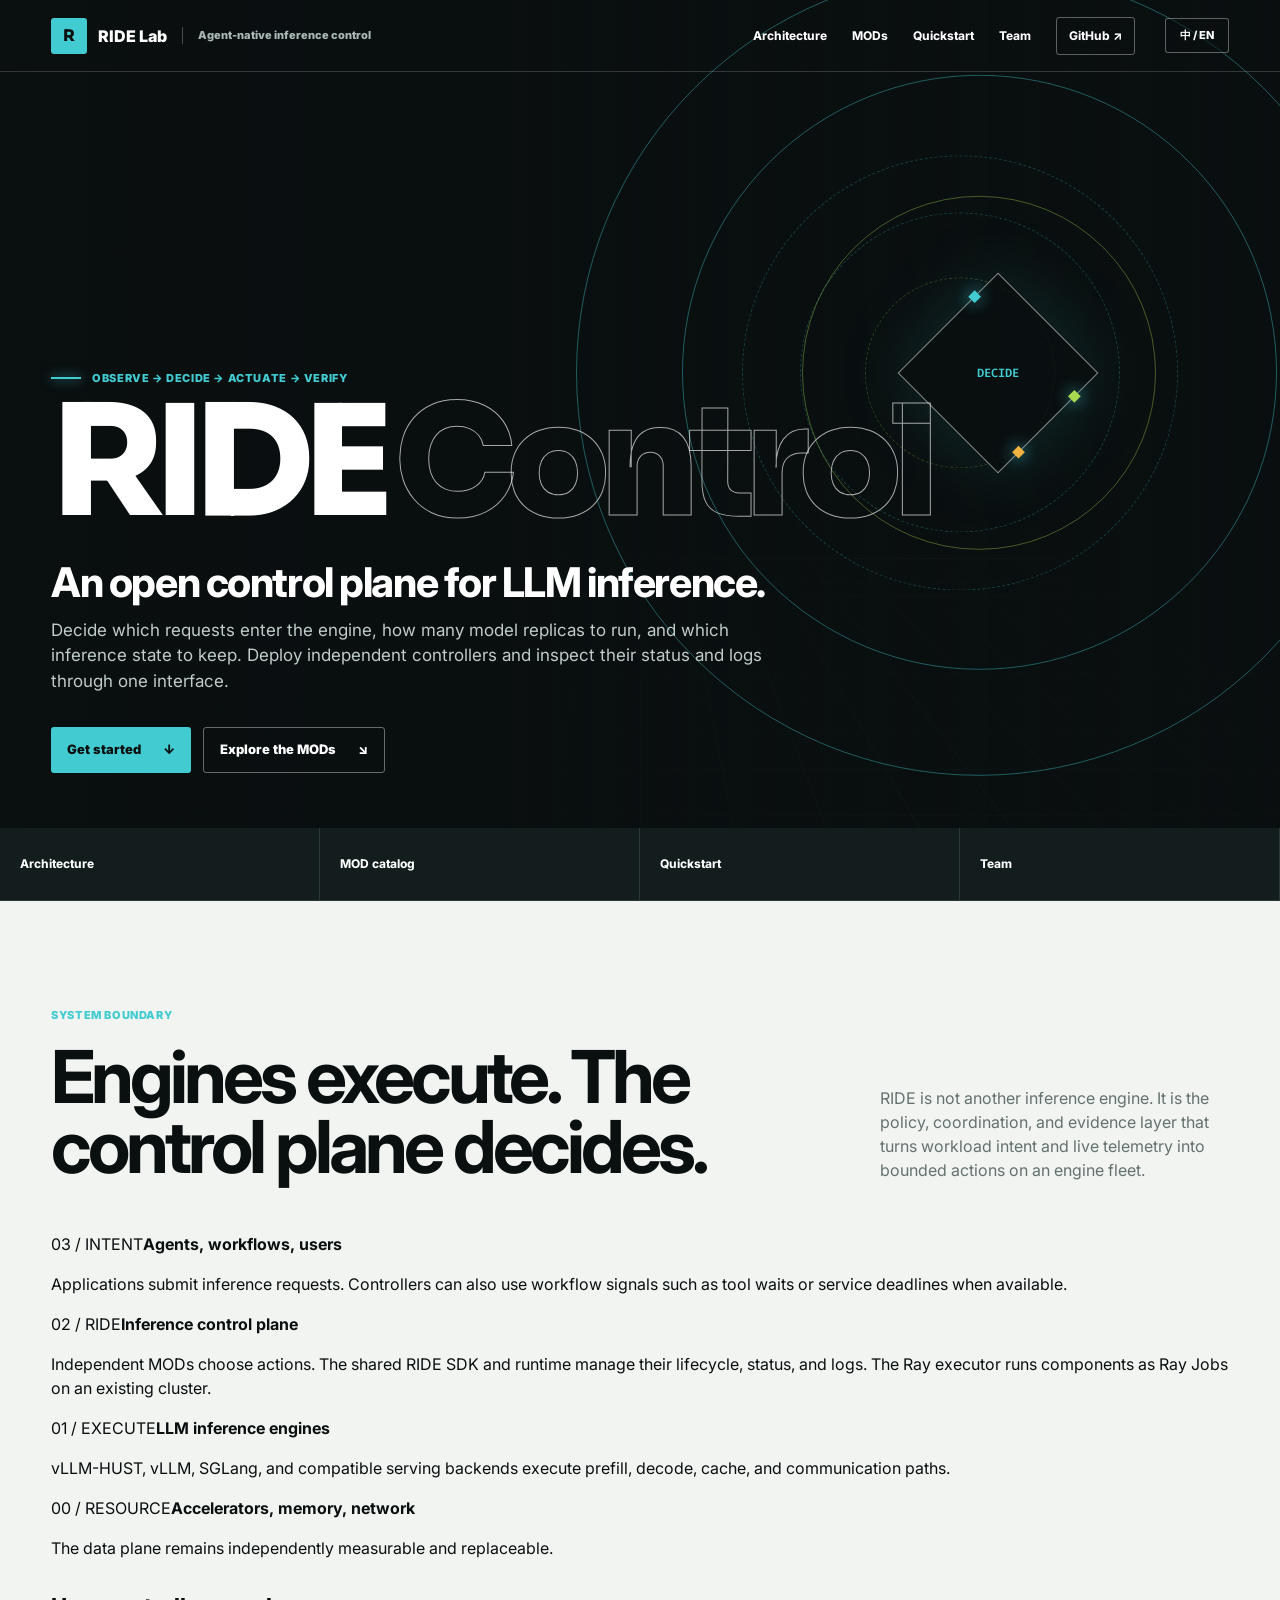
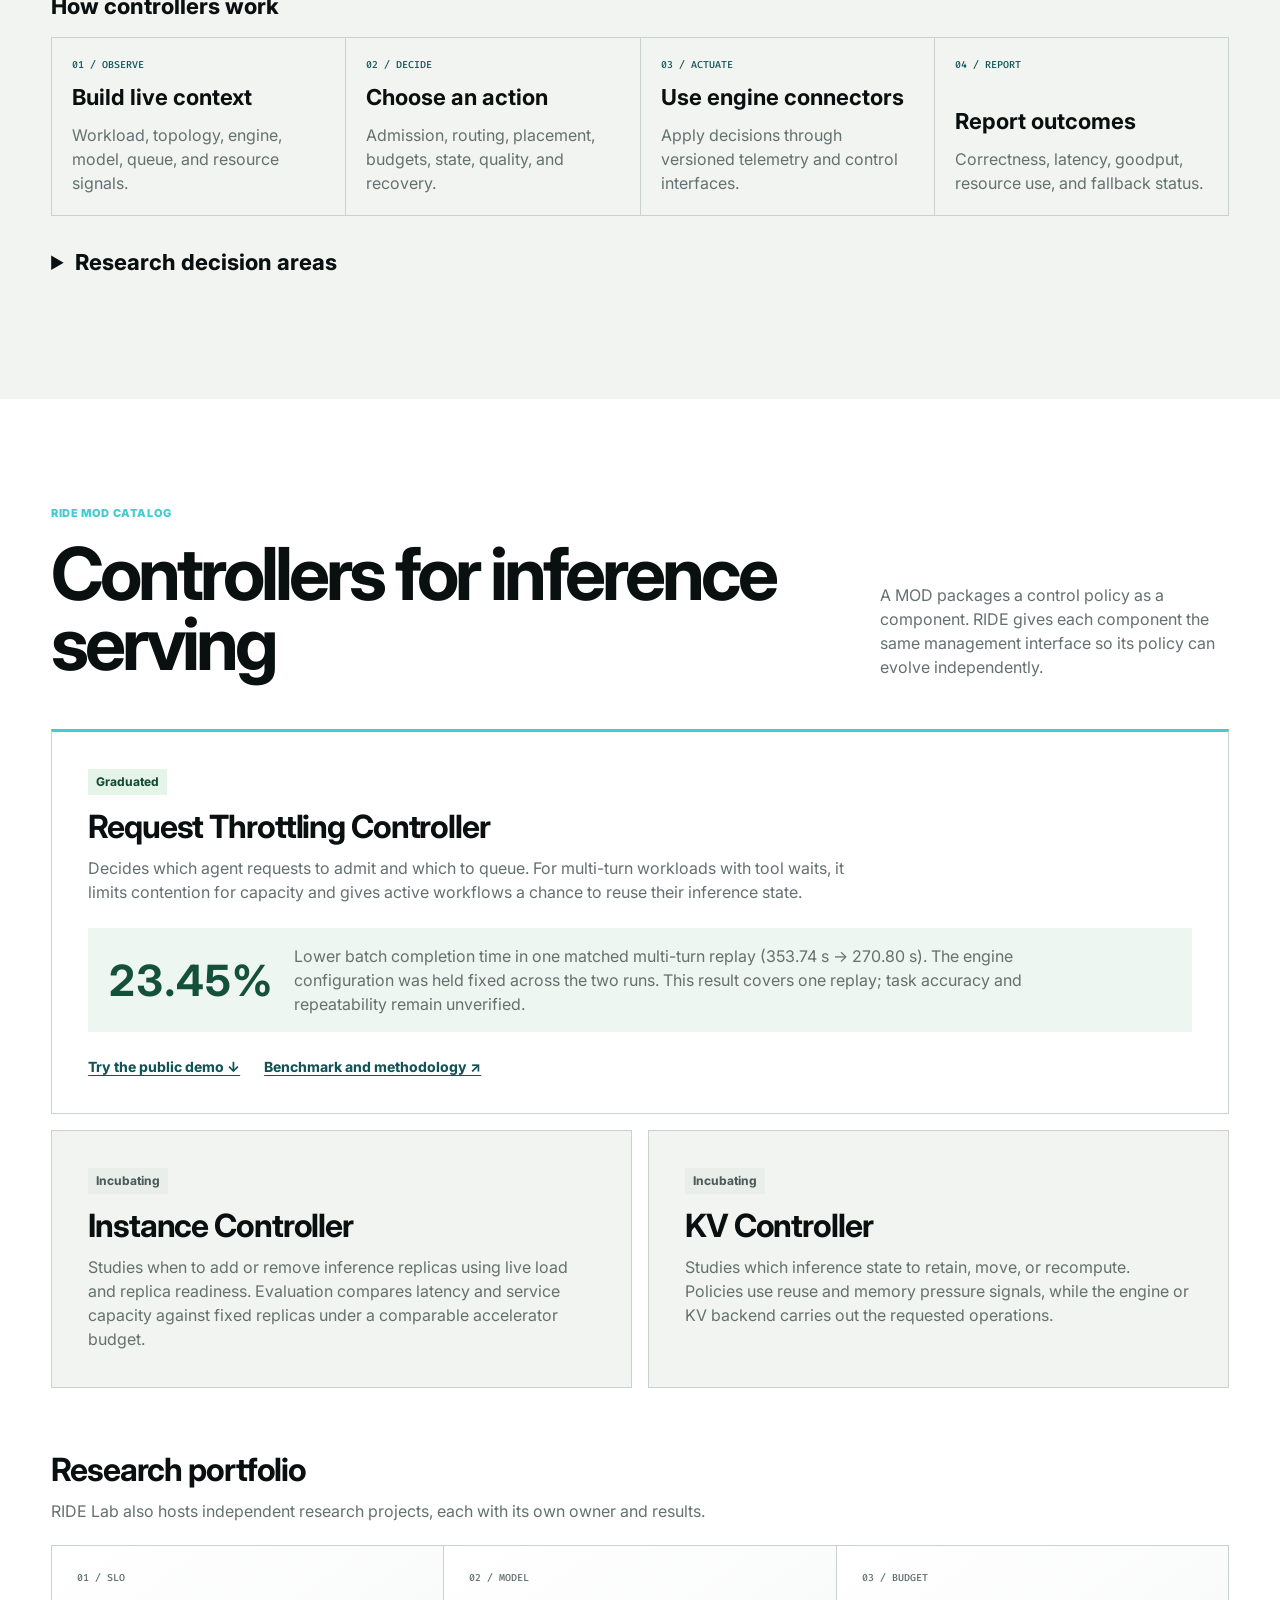
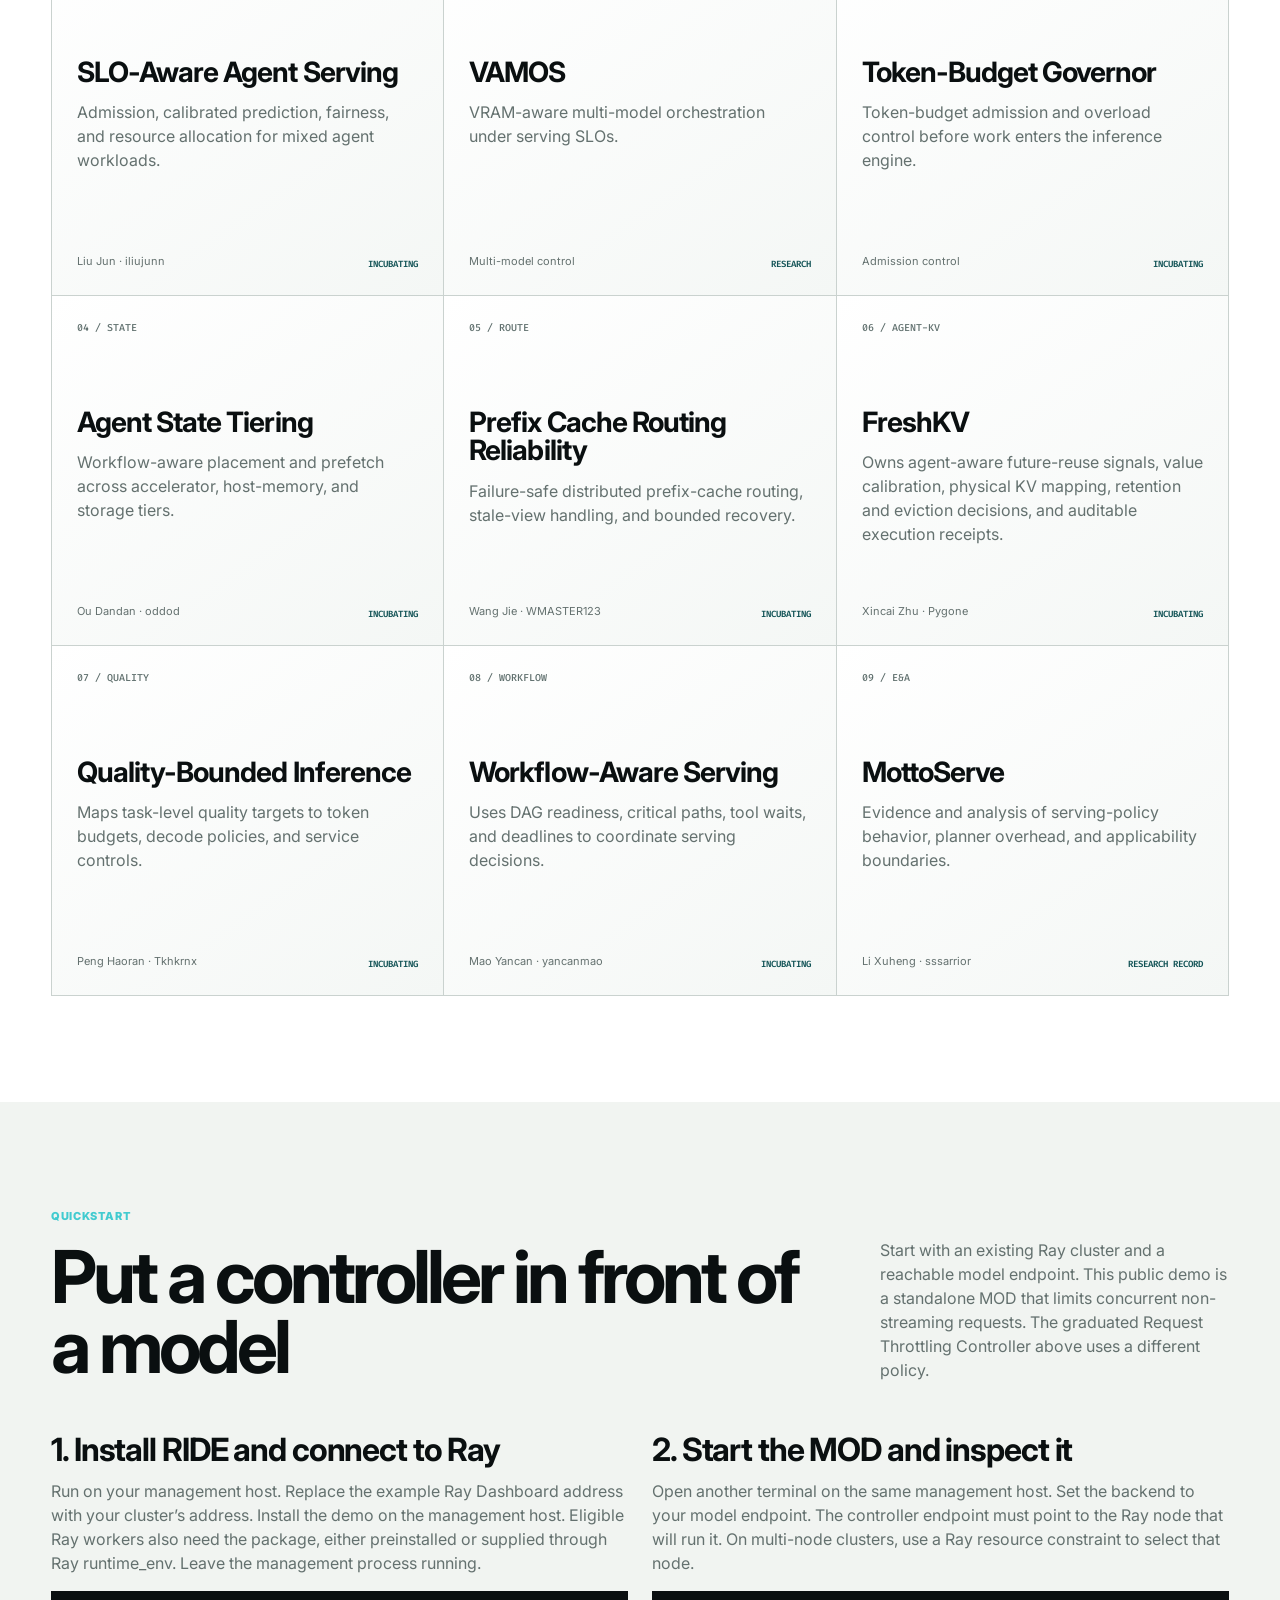
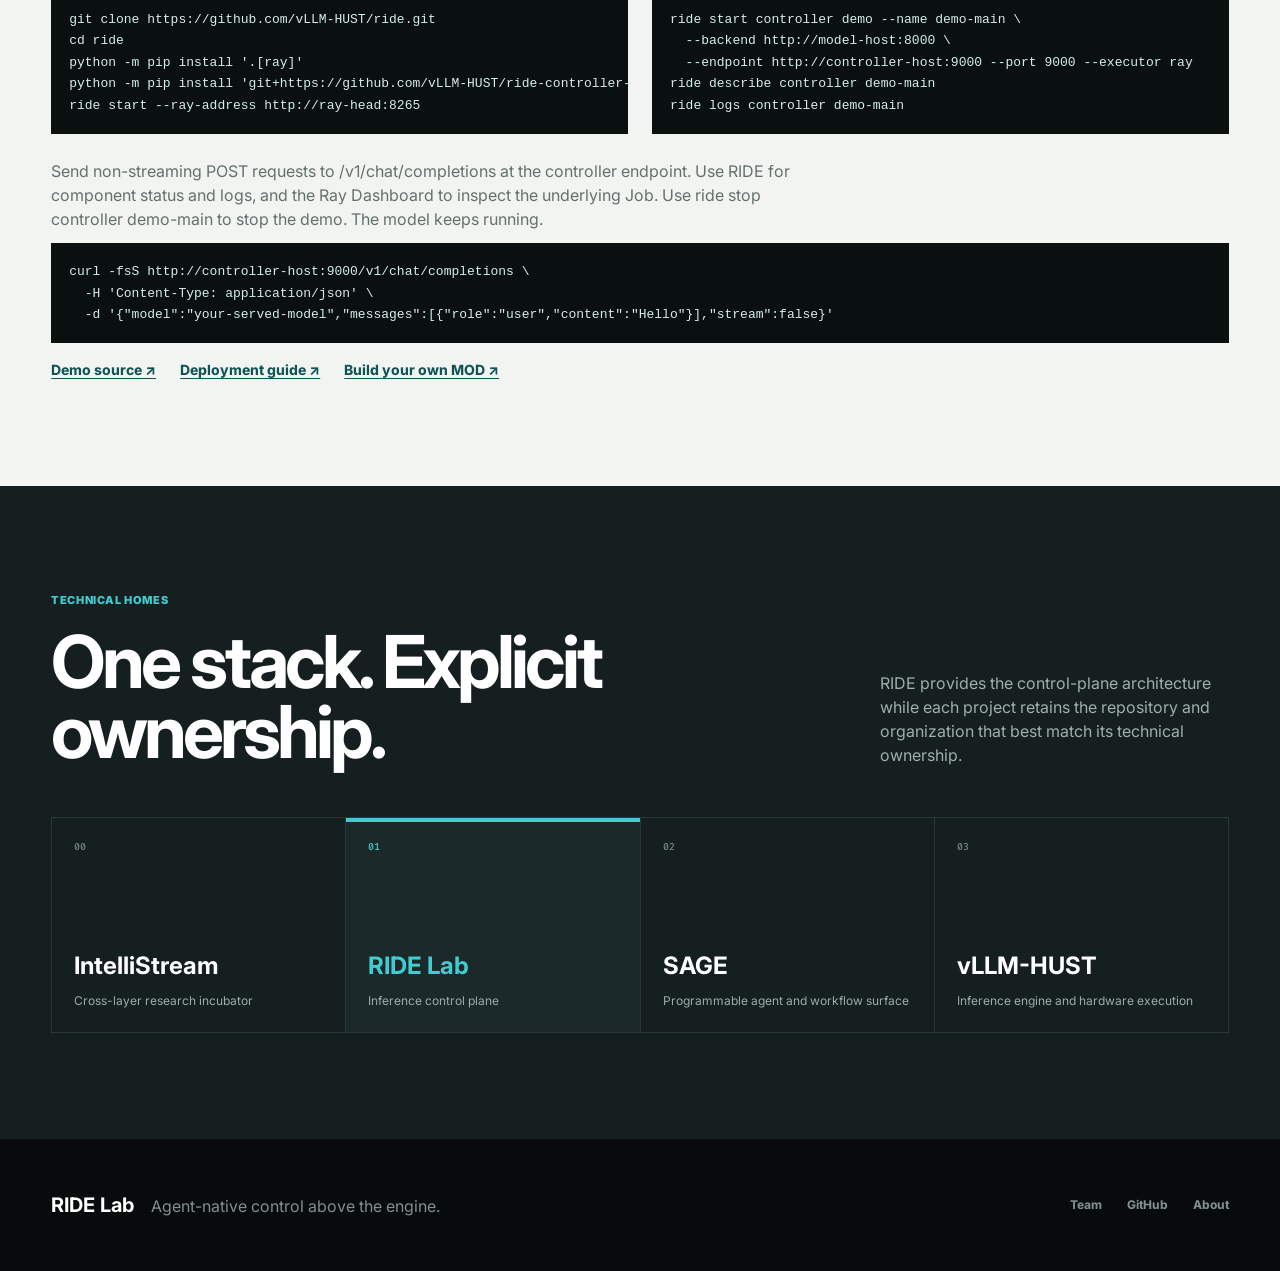
==== commit da5a9123: "Showcase RIDE controllers and reorganize the team page" ====
--- a/index.html
+++ b/index.html
@@ -15,13 +15,13 @@
   <link rel="preconnect" href="https://fonts.googleapis.com">
   <link rel="preconnect" href="https://fonts.gstatic.com" crossorigin>
   <link href="https://fonts.googleapis.com/css2?family=Fira+Code:wght@400;500;600&family=Inter:wght@400;500;600;700;800;900&family=Sora:wght@600;700;800&display=swap" rel="stylesheet">
-  <link rel="stylesheet" href="./assets/site.css?v=public-portfolio-20260825">
+  <link rel="stylesheet" href="./assets/site.css?v=ride-project">
 </head>
 <body data-title-en="RIDE Lab | Agent-Native LLM Inference Control Plane" data-title-zh="RIDE Lab｜智能体原生大模型推理控制平面">
   <header class="site-header">
     <a class="brand" href="#top" aria-label="RIDE Lab home"><span class="brand-mark">R</span><span class="brand-copy">RIDE Lab<small data-en="Agent-native inference control" data-zh="智能体原生推理控制">Agent-native inference control</small></span></a>
     <nav aria-label="Primary navigation">
-      <a href="#boundary" data-en="Boundary" data-zh="边界">Boundary</a><a href="#decisions" data-en="Decisions" data-zh="决策">Decisions</a><a href="#portfolio" data-en="Portfolio" data-zh="课题">Portfolio</a><a href="#evidence" data-en="Evidence" data-zh="证据">Evidence</a><a href="./members.html" data-en="People" data-zh="成员">People</a><a class="nav-action" href="https://github.com/RIDE-Lab">GitHub ↗</a>
+      <a href="#boundary" data-en="Architecture" data-zh="系统架构">Architecture</a><a href="#portfolio" data-en="MODs" data-zh="MOD 目录">MODs</a><a href="#quickstart" data-en="Quickstart" data-zh="快速上手">Quickstart</a><a href="./members.html" data-en="Team" data-zh="团队">Team</a><a class="nav-action" href="https://github.com/RIDE-Lab">GitHub ↗</a>
     </nav>
     <button id="lang-toggle" class="lang-toggle" type="button" aria-label="切换到中文">中 / EN</button>
   </header>
@@ -33,63 +33,125 @@
       <div class="hero-copy">
         <p class="signal"><span></span><span data-en="Observe → decide → actuate → verify" data-zh="观测 → 决策 → 执行 → 验证">Observe → decide → actuate → verify</span></p>
         <h1 id="hero-title">RIDE<span>Control</span></h1>
-        <p class="hero-kicker" data-en="An open, agent-native control plane above LLM inference engines." data-zh="建设大模型推理引擎之上的开放、智能体原生控制平面。">An open, agent-native control plane above LLM inference engines.</p>
-        <p class="hero-summary" data-en="Agent workflows expose DAG state, tool waits, deadlines, quality bounds, reuse, and recovery intent. RIDE turns those signals and live telemetry into bounded fleet actions." data-zh="智能体工作流暴露 DAG 状态、工具等待、截止时间、质量边界、复用与恢复意图；RIDE 将这些信号和实时遥测转化为有边界的集群动作。">Agent workflows expose DAG state, tool waits, deadlines, quality bounds, reuse, and recovery intent. RIDE turns those signals and live telemetry into bounded fleet actions.</p>
-        <div class="actions"><a class="button primary" href="#boundary"><span data-en="See the system boundary" data-zh="查看系统边界">See the system boundary</span><span>↓</span></a><a class="button quiet" href="#portfolio"><span data-en="Explore the portfolio" data-zh="查看课题组合">Explore the portfolio</span><span>↘</span></a></div>
+        <p class="hero-kicker" data-en="An open control plane for LLM inference." data-zh="面向大模型推理的开放控制平面。">An open control plane for LLM inference.</p>
+        <p class="hero-summary" data-en="Decide which requests enter the engine, how many model replicas to run, and which inference state to keep. Deploy independent controllers and inspect their status and logs through one interface." data-zh="决定哪些请求可以进入引擎、何时调整模型副本、哪些推理状态值得保留。各控制器独立开发，通过同一套 RIDE 接口部署、查看状态和日志。">Decide which requests enter the engine, how many model replicas to run, and which inference state to keep. Deploy independent controllers and inspect their status and logs through one interface.</p>
+        <div class="actions"><a class="button primary" href="#quickstart"><span data-en="Get started" data-zh="快速上手">Get started</span><span>↓</span></a><a class="button quiet" href="#portfolio"><span data-en="Explore the MODs" data-zh="查看 MOD 目录">Explore the MODs</span><span>↘</span></a></div>
       </div>
-      <dl class="hero-metrics"><div><dt>04</dt><dd data-en="decision domains" data-zh="决策域">decision domains</dd></div><div><dt>07</dt><dd data-en="incubating research lines" data-zh="孵化研究线">incubating research lines</dd></div><div><dt>01</dt><dd data-en="evidence contract" data-zh="统一证据合同">evidence contract</dd></div></dl>
     </section>
 
     <nav class="scope-rail" aria-label="Homepage sections">
-      <a href="#boundary" data-code="01" data-en="System boundary" data-zh="系统边界">System boundary</a><a href="#decisions" data-code="02" data-en="Decision domains" data-zh="决策域">Decision domains</a><a href="#portfolio" data-code="03" data-en="Research portfolio" data-zh="研究课题">Research portfolio</a><a href="#evidence" data-code="04" data-en="Evidence contract" data-zh="证据合同">Evidence contract</a><a href="#ecosystem" data-code="05" data-en="Technical homes" data-zh="技术归属">Technical homes</a>
+      <a href="#boundary" data-en="Architecture" data-zh="系统架构">Architecture</a>
+      <a href="#portfolio" data-en="MOD catalog" data-zh="MOD 目录">MOD catalog</a>
+      <a href="#quickstart" data-en="Quickstart" data-zh="快速上手">Quickstart</a>
+      <a id="leadership" href="./members.html" data-en="Team" data-zh="团队">Team</a>
     </nav>
 
     <section id="boundary" class="section boundary-section">
       <div class="section-head"><div><p class="eyebrow" data-en="System boundary" data-zh="系统边界">System boundary</p><h2 data-en="Engines execute. The control plane decides." data-zh="引擎负责执行，控制平面负责决策。">Engines execute. The control plane decides.</h2></div><p data-en="RIDE is not another inference engine. It is the policy, coordination, and evidence layer that turns workload intent and live telemetry into bounded actions on an engine fleet." data-zh="RIDE 不是另一个推理引擎，而是把工作负载意图和实时遥测转化为有边界执行动作的策略、协调与证据层。">RIDE is not another inference engine. It is the policy, coordination, and evidence layer that turns workload intent and live telemetry into bounded actions on an engine fleet.</p></div>
-      <div class="control-stack" role="img" aria-label="Applications and workflows feed the RIDE control plane, which actuates inference engines and infrastructure">
-        <article class="stack-layer workload"><span>03 / INTENT</span><strong data-en="Agents, workflows, users" data-zh="智能体、工作流与用户">Agents, workflows, users</strong><p data-en="DAG state, deadlines, quality targets, budgets, reuse signals, and service policy." data-zh="DAG 状态、截止时间、质量目标、预算、复用信号与服务策略。">DAG state, deadlines, quality targets, budgets, reuse signals, and service policy.</p></article>
-        <article class="stack-layer control"><span>02 / RIDE</span><strong data-en="Inference control plane" data-zh="推理控制平面">Inference control plane</strong><p data-en="Observe, predict, route, admit, place, budget, recover, and verify." data-zh="观测、预测、路由、准入、放置、预算、恢复与验证。">Observe, predict, route, admit, place, budget, recover, and verify.</p></article>
+      <div class="control-stack">
+        <article class="stack-layer workload"><span>03 / INTENT</span><strong data-en="Agents, workflows, users" data-zh="智能体、工作流与用户">Agents, workflows, users</strong><p data-en="Applications submit inference requests. Controllers can also use workflow signals such as tool waits or service deadlines when available." data-zh="应用提交推理请求；接入工作流信息后，Controller 还可利用工具等待、服务截止时间等信号。">Applications submit inference requests. Controllers can also use workflow signals such as tool waits or service deadlines when available.</p></article>
+        <article class="stack-layer control"><span>02 / RIDE</span><strong data-en="Inference control plane" data-zh="推理控制平面">Inference control plane</strong><p data-en="Independent MODs choose actions. The shared RIDE SDK and runtime manage their lifecycle, status, and logs. The Ray executor runs components as Ray Jobs on an existing cluster." data-zh="独立 MOD 做策略决策。RIDE SDK 和运行时统一管理启动、停止、状态和日志。选择 Ray 执行方式时，组件作为 Ray Job 运行在已有集群上。">Independent MODs choose actions. The shared RIDE SDK and runtime manage their lifecycle, status, and logs. The Ray executor runs components as Ray Jobs on an existing cluster.</p></article>
         <article class="stack-layer engine"><span>01 / EXECUTE</span><strong data-en="LLM inference engines" data-zh="大模型推理引擎">LLM inference engines</strong><p data-en="vLLM-HUST, vLLM, SGLang, and compatible serving backends execute prefill, decode, cache, and communication paths." data-zh="vLLM-HUST、vLLM、SGLang 及兼容后端执行 prefill、decode、缓存与通信路径。">vLLM-HUST, vLLM, SGLang, and compatible serving backends execute prefill, decode, cache, and communication paths.</p></article>
         <article class="stack-layer hardware"><span>00 / RESOURCE</span><strong data-en="Accelerators, memory, network" data-zh="加速器、内存与网络">Accelerators, memory, network</strong><p data-en="The data plane remains independently measurable and replaceable." data-zh="数据面保持可独立测量、可替换。">The data plane remains independently measurable and replaceable.</p></article>
       </div>
-      <div class="boundary-note"><strong data-en="Boundary rule" data-zh="边界规则">Boundary rule</strong><p data-en="A RIDE mechanism must be expressible as a decision over observable state. Engine patches are allowed only as minimal reusable telemetry or actuation seams; kernels, KV transport, compilation internals, and hardware backends do not become control-plane work merely because they expose a flag." data-zh="RIDE 机制必须能表述为基于可观测状态的决策。引擎补丁只能是最小、可复用的遥测或执行接口；内核、KV 传输、编译内部和硬件后端不会因为暴露了一个开关就变成控制平面课题。">A RIDE mechanism must be expressible as a decision over observable state. Engine patches are allowed only as minimal reusable telemetry or actuation seams; kernels, KV transport, compilation internals, and hardware backends do not become control-plane work merely because they expose a flag.</p></div>
-    </section>
-
-    <section id="decisions" class="section decision-section">
-      <div class="section-head"><div><p class="eyebrow" data-en="Decision domains" data-zh="决策域">Decision domains</p><h2 data-en="Control is a closed loop, not a dashboard." data-zh="控制平面是闭环，不是仪表盘。">Control is a closed loop, not a dashboard.</h2></div><p data-en="Each research line turns measurable state into a clear decision and a verifiable outcome." data-zh="每条研究线都把可测状态转化为明确决策与可验证结果。">Each research line turns measurable state into a clear decision and a verifiable outcome.</p></div>
-      <div class="agenda-grid decision-grid">
+      <div id="evidence" class="overview-detail">
+        <h3 data-en="How controllers work" data-zh="Controller 如何运行">How controllers work</h3>
+        <div class="method-path"><article><span>01 / OBSERVE</span><strong data-en="Build live context" data-zh="构建实时上下文">Build live context</strong><p data-en="Workload, topology, engine, model, queue, and resource signals." data-zh="汇聚工作负载、拓扑、引擎、模型、队列与资源信号。">Workload, topology, engine, model, queue, and resource signals.</p></article><article><span>02 / DECIDE</span><strong data-en="Choose an action" data-zh="选择控制动作">Choose an action</strong><p data-en="Admission, routing, placement, budgets, state, quality, and recovery." data-zh="覆盖准入、路由、放置、预算、状态、质量与恢复。">Admission, routing, placement, budgets, state, quality, and recovery.</p></article><article><span>03 / ACTUATE</span><strong data-en="Use engine connectors" data-zh="通过引擎连接器执行">Use engine connectors</strong><p data-en="Apply decisions through versioned telemetry and control interfaces." data-zh="通过版本化遥测与控制接口落实决策。">Apply decisions through versioned telemetry and control interfaces.</p></article><article><span>04 / REPORT</span><strong data-en="Report outcomes" data-zh="报告执行结果">Report outcomes</strong><p data-en="Correctness, latency, goodput, resource use, and fallback status." data-zh="报告正确性、时延、有效吞吐、资源使用与回退状态。">Correctness, latency, goodput, resource use, and fallback status.</p></article></div>
+      </div>
+      <details id="decisions" class="overview-detail">
+        <summary data-en="Research decision areas" data-zh="查看控制面研究方向">Research decision areas</summary>
+        <div class="agenda-grid decision-grid">
         <article data-index="01"><b>WF</b><h3 data-en="Workflow & SLO" data-zh="工作流与 SLO">Workflow &amp; SLO</h3><p data-en="Schedule DAG stages, admit work, allocate capacity, and protect fairness along the critical path." data-zh="围绕关键路径调度 DAG 阶段、准入请求、分配容量并保护公平性。">Schedule DAG stages, admit work, allocate capacity, and protect fairness along the critical path.</p><small>ADMISSION · DEADLINE · FAIRNESS</small></article>
         <article data-index="02"><b>RP</b><h3 data-en="Routing & placement" data-zh="路由与放置">Routing &amp; placement</h3><p data-en="Choose a backend, cache holder, model replica, adapter, or continuation target from live fleet state." data-zh="依据实时集群状态选择后端、缓存持有者、模型副本、适配器或续算目标。">Choose a backend, cache holder, model replica, adapter, or continuation target from live fleet state.</p><small>SELECT · PLACE · RECOVER</small></article>
         <article data-index="03"><b>KV</b><h3 data-en="State & KV" data-zh="状态与 KV">State &amp; KV</h3><p data-en="Predict reuse, materialize or recompute state, select tiers, and account for transfer and survival horizons." data-zh="预测复用，选择状态物化或重算、分层位置，并计入传输与剩余生存时间。">Predict reuse, materialize or recompute state, select tiers, and account for transfer and survival horizons.</p><small>REUSE · MATERIALIZE · TIER</small></article>
         <article data-index="04"><b>QE</b><h3 data-en="Quality & economics" data-zh="质量与经济性">Quality &amp; economics</h3><p data-en="Trade quality, latency, cost, safety, and service risk without hiding failures behind aggregate throughput." data-zh="在质量、时延、成本、安全和服务风险之间决策，不用汇总吞吐掩盖失败。">Trade quality, latency, cost, safety, and service risk without hiding failures behind aggregate throughput.</p><small>QUALITY · COST · GUARDRAIL</small></article>
       </div>
+      </details>
     </section>
 
     <section id="portfolio" class="section systems-section portfolio-section">
-      <div class="section-head"><div><p class="eyebrow" data-en="Control-plane portfolio" data-zh="控制平面课题">Control-plane portfolio</p><h2 data-en="Independent questions. One control-plane architecture." data-zh="独立课题，共用控制平面架构。">Independent questions. One control-plane architecture.</h2></div><p data-en="Each project retains its own owner, implementation, service, manifest, and results. RIDE provides the shared architectural family; repository links appear only after they are public." data-zh="每个课题保留独立负责人、实现、服务、manifest 与结果。RIDE 提供共同架构；仓库公开后才展示链接。">Each project retains its own owner, implementation, service, manifest, and results. RIDE provides the shared architectural family; repository links appear only after they are public.</p></div>
-      <div class="portfolio-grid" data-project-portfolio data-source="./data/control-plane-projects.json?v=public-portfolio-20260825">
+      <div class="section-head">
+        <div><p class="eyebrow" data-en="RIDE MOD catalog" data-zh="RIDE MOD 目录">RIDE MOD catalog</p><h2 data-en="Controllers for inference serving" data-zh="推理服务的三个控制器">Controllers for inference serving</h2></div>
+        <p data-en="A MOD packages a control policy as a component. RIDE gives each component the same management interface so its policy can evolve independently." data-zh="MOD 是可独立演进的策略组件。每个 Controller 决定自己负责的动作，由 RIDE 提供统一的部署、状态与日志入口。">A MOD packages a control policy as a component. RIDE gives each component the same management interface so its policy can evolve independently.</p>
+      </div>
+      <div class="mod-grid">
+        <article class="mod-card mod-graduated" id="request-throttling">
+          <span class="mod-status" data-en="Graduated" data-zh="已孵化">Graduated</span>
+          <h3>Request Throttling Controller</h3>
+          <p data-en="Decides which agent requests to admit and which to queue. For multi-turn workloads with tool waits, it limits contention for capacity and gives active workflows a chance to reuse their inference state." data-zh="决定哪些 Agent 请求可以进入引擎、哪些先排队。在存在工具等待的多轮负载中，它限制同时争用容量的工作流，让活跃工作流有机会复用推理状态。">Decides which agent requests to admit and which to queue. For multi-turn workloads with tool waits, it limits contention for capacity and gives active workflows a chance to reuse their inference state.</p>
+          <div class="mod-evidence">
+            <strong>23.45%</strong>
+            <p data-en="Lower batch completion time in one matched multi-turn replay (353.74 s → 270.80 s). The engine configuration was held fixed across the two runs. This result covers one replay; task accuracy and repeatability remain unverified." data-zh="一次匹配的多轮回放中，整批耗时从 353.74 秒降至 270.80 秒。两组使用相同引擎配置。该结果来自单次回放，任务正确率和可重复性仍待验证。">Lower batch completion time in one matched multi-turn replay (353.74 s → 270.80 s). The engine configuration was held fixed across the two runs. This result covers one replay; task accuracy and repeatability remain unverified.</p>
+          </div>
+          <div class="mod-links">
+            <a href="#quickstart" data-en="Try the public demo ↓" data-zh="试用公开示例 ↓">Try the public demo ↓</a>
+            <a href="https://github.com/vLLM-HUST/vllm-hust-benchmark/tree/main/reports/controller-b1-discovery-20261104" data-en="Benchmark and methodology ↗" data-zh="基准与测量方法 ↗">Benchmark and methodology ↗</a>
+          </div>
+        </article>
+        <article class="mod-card">
+          <span class="mod-status" data-en="Incubating" data-zh="孵化中">Incubating</span>
+          <h3>Instance Controller</h3>
+          <p data-en="Studies when to add or remove inference replicas using live load and replica readiness. Evaluation compares latency and service capacity against fixed replicas under a comparable accelerator budget." data-zh="研究如何根据实时负载与副本就绪状态决定何时扩缩、扩缩多少。验收关注相近加速卡预算下的时延与服务能力，并与固定副本对照。">Studies when to add or remove inference replicas using live load and replica readiness. Evaluation compares latency and service capacity against fixed replicas under a comparable accelerator budget.</p>
+        </article>
+        <article class="mod-card">
+          <span class="mod-status" data-en="Incubating" data-zh="孵化中">Incubating</span>
+          <h3>KV Controller</h3>
+          <p data-en="Studies which inference state to retain, move, or recompute. Policies use reuse and memory pressure signals, while the engine or KV backend carries out the requested operations." data-zh="研究哪些推理状态应保留、迁移或重算。策略使用复用与内存压力信号，具体状态操作由推理引擎或 KV 后端执行。">Studies which inference state to retain, move, or recompute. Policies use reuse and memory pressure signals, while the engine or KV backend carries out the requested operations.</p>
+        </article>
+      </div>
+      <div class="research-heading" id="research">
+        <h3 data-en="Research portfolio" data-zh="研究课题">Research portfolio</h3>
+        <p data-en="RIDE Lab also hosts independent research projects, each with its own owner and results." data-zh="RIDE Lab 也孵化独立研究课题，各课题由对应负责人维护和验证。">RIDE Lab also hosts independent research projects, each with its own owner and results.</p>
+      </div>
+      <div class="portfolio-grid" data-project-portfolio data-source="./data/control-plane-projects.json?v=ride-project">
         <p class="project-status" data-project-status data-en="Loading the portfolio…" data-zh="正在加载课题组合……">Loading the portfolio…</p>
       </div>
     </section>
 
-    <section id="evidence" class="section method-section">
-      <div class="section-head"><div><p class="eyebrow" data-en="Decision lifecycle" data-zh="决策生命周期">Decision lifecycle</p><h2 data-en="From workload intent to accountable execution." data-zh="从工作负载意图到可追踪执行。">From workload intent to accountable execution.</h2></div><p data-en="RIDE connects observable workflow and system state to engine actions, then records outcomes for operations and evaluation." data-zh="RIDE 把可观测的工作流与系统状态连接到引擎动作，并记录结果以支持运维与评估。">RIDE connects observable workflow and system state to engine actions, then records outcomes for operations and evaluation.</p></div>
-      <div class="method-path"><article><span>01 / OBSERVE</span><strong data-en="Build live context" data-zh="构建实时上下文">Build live context</strong><p data-en="Workload, topology, engine, model, queue, and resource signals." data-zh="汇聚工作负载、拓扑、引擎、模型、队列与资源信号。">Workload, topology, engine, model, queue, and resource signals.</p></article><article><span>02 / DECIDE</span><strong data-en="Choose an action" data-zh="选择控制动作">Choose an action</strong><p data-en="Admission, routing, placement, budgets, state, quality, and recovery." data-zh="覆盖准入、路由、放置、预算、状态、质量与恢复。">Admission, routing, placement, budgets, state, quality, and recovery.</p></article><article><span>03 / ACTUATE</span><strong data-en="Use engine connectors" data-zh="通过引擎连接器执行">Use engine connectors</strong><p data-en="Apply decisions through versioned telemetry and control interfaces." data-zh="通过版本化遥测与控制接口落实决策。">Apply decisions through versioned telemetry and control interfaces.</p></article><article><span>04 / REPORT</span><strong data-en="Report outcomes" data-zh="报告执行结果">Report outcomes</strong><p data-en="Correctness, latency, goodput, resource use, and fallback status." data-zh="报告正确性、时延、有效吞吐、资源使用与回退状态。">Correctness, latency, goodput, resource use, and fallback status.</p></article></div>
-    </section>
-
-    <section id="leadership" class="section leadership-section">
-      <div class="leadership-card"><div><p class="eyebrow" data-en="Program leadership" data-zh="方向负责人">Program leadership</p><h2 data-en="Built as a coherent systems program." data-zh="以一致的系统研究计划推进。">Built as a coherent systems program.</h2></div><div><strong>Mao Yancan · <a href="https://github.com/yancanmao">yancanmao ↗</a></strong><p data-en="RIDE-Lab operations and Inference Control Plane program lead. Project-level academic ownership remains with each named owner." data-zh="RIDE-Lab 运营与推理控制平面方向负责人。各课题的学术责任仍由对应负责人独立承担。">RIDE-Lab operations and Inference Control Plane program lead. Project-level academic ownership remains with each named owner.</p><small data-en="Program coordination connects independent projects without replacing project-level accountability." data-zh="方向协调连接各独立课题，但不替代课题级责任。">Program coordination connects independent projects without replacing project-level accountability.</small></div></div>
+    <section id="quickstart" class="section quickstart-section">
+      <div class="section-head">
+        <div><p class="eyebrow" data-en="Quickstart" data-zh="快速上手">Quickstart</p><h2 data-en="Put a controller in front of a model" data-zh="把 Controller 接到一个模型服务前面">Put a controller in front of a model</h2></div>
+        <p data-en="Start with an existing Ray cluster and a reachable model endpoint. This public demo is a standalone MOD that limits concurrent non-streaming requests. The graduated Request Throttling Controller above uses a different policy." data-zh="准备一个可访问的 Ray 集群和模型服务地址。下面的公开示例是一个独立 MOD，用于限制非流式请求的并发数。上方已孵化的 Request Throttling Controller 使用另一套策略。">Start with an existing Ray cluster and a reachable model endpoint. This public demo is a standalone MOD that limits concurrent non-streaming requests. The graduated Request Throttling Controller above uses a different policy.</p>
+      </div>
+      <div class="quickstart-grid">
+        <article>
+          <h3 data-en="1. Install RIDE and connect to Ray" data-zh="1. 安装 RIDE 并连接 Ray">1. Install RIDE and connect to Ray</h3>
+          <p data-en="Run on your management host. Replace the example Ray Dashboard address with your cluster’s address. Install the demo on the management host. Eligible Ray workers also need the package, either preinstalled or supplied through Ray runtime_env. Leave the management process running." data-zh="在管理机器运行。把示例 Ray Dashboard 地址换成你的集群地址。先在管理机器安装示例 MOD。可执行作业的 Ray 节点也需要这个包，可以预装或通过 Ray runtime_env 提供。保持管理进程运行。">Run on your management host. Replace the example Ray Dashboard address with your cluster’s address. Install the demo on the management host. Eligible Ray workers also need the package, either preinstalled or supplied through Ray runtime_env. Leave the management process running.</p>
+          <pre><code>git clone https://github.com/vLLM-HUST/ride.git
+cd ride
+python -m pip install '.[ray]'
+python -m pip install 'git+https://github.com/vLLM-HUST/ride-controller-demo.git'
+ride start --ray-address http://ray-head:8265</code></pre>
+        </article>
+        <article>
+          <h3 data-en="2. Start the MOD and inspect it" data-zh="2. 启动 MOD 并查看运行状态">2. Start the MOD and inspect it</h3>
+          <p data-en="Open another terminal on the same management host. Set the backend to your model endpoint. The controller endpoint must point to the Ray node that will run it. On multi-node clusters, use a Ray resource constraint to select that node." data-zh="在同一管理机器另开一个终端。backend 填实际模型地址，endpoint 指向运行 Controller 的 Ray 节点。多节点集群可通过 Ray 资源约束指定该节点。">Open another terminal on the same management host. Set the backend to your model endpoint. The controller endpoint must point to the Ray node that will run it. On multi-node clusters, use a Ray resource constraint to select that node.</p>
+          <pre><code>ride start controller demo --name demo-main \
+  --backend http://model-host:8000 \
+  --endpoint http://controller-host:9000 --port 9000 --executor ray
+ride describe controller demo-main
+ride logs controller demo-main</code></pre>
+        </article>
+      </div>
+      <p class="quickstart-use" data-en="Send non-streaming POST requests to /v1/chat/completions at the controller endpoint. Use RIDE for component status and logs, and the Ray Dashboard to inspect the underlying Job. Use ride stop controller demo-main to stop the demo. The model keeps running." data-zh="向 Controller 地址的 /v1/chat/completions 发送非流式 POST 请求。在 RIDE 查组件状态和日志，在 Ray Dashboard 查底层 Job。用 ride stop controller demo-main 停止示例，模型服务继续运行。">Send non-streaming POST requests to /v1/chat/completions at the controller endpoint. Use RIDE for component status and logs, and the Ray Dashboard to inspect the underlying Job. Use ride stop controller demo-main to stop the demo. The model keeps running.</p>
+      <pre class="quickstart-request"><code>curl -fsS http://controller-host:9000/v1/chat/completions \
+  -H 'Content-Type: application/json' \
+  -d '{"model":"your-served-model","messages":[{"role":"user","content":"Hello"}],"stream":false}'</code></pre>
+      <div class="mod-links">
+        <a href="https://github.com/vLLM-HUST/ride-controller-demo" data-en="Demo source ↗" data-zh="示例源码 ↗">Demo source ↗</a>
+        <a href="https://github.com/vLLM-HUST/ride/blob/main/docs/guides/INSTALL_AND_DEPLOY.md" data-en="Deployment guide ↗" data-zh="部署指南 ↗">Deployment guide ↗</a>
+        <a href="https://github.com/vLLM-HUST/ride/blob/main/docs/guides/CONTROLLER_DEVELOPMENT.md" data-en="Build your own MOD ↗" data-zh="开发自己的 MOD ↗">Build your own MOD ↗</a>
+      </div>
     </section>
 
     <section id="ecosystem" class="section ecosystem-section">
       <div class="section-head"><div><p class="eyebrow" data-en="Technical homes" data-zh="技术归属">Technical homes</p><h2 data-en="One stack. Explicit ownership." data-zh="同一技术栈，明确技术归属。">One stack. Explicit ownership.</h2></div><p data-en="RIDE provides the control-plane architecture while each project retains the repository and organization that best match its technical ownership." data-zh="RIDE 提供控制面架构；各课题保留最符合其技术归属的仓库与组织。">RIDE provides the control-plane architecture while each project retains the repository and organization that best match its technical ownership.</p></div>
       <div class="architecture"><a href="https://lab.sage.org.ai/"><span>00</span><strong>IntelliStream</strong><small data-en="Cross-layer research incubator" data-zh="跨层研究孵化器">Cross-layer research incubator</small></a><a class="active" href="#top"><span>01</span><strong>RIDE Lab</strong><small data-en="Inference control plane" data-zh="推理控制平面">Inference control plane</small></a><a href="https://sage.org.ai/"><span>02</span><strong>SAGE</strong><small data-en="Programmable agent and workflow surface" data-zh="可编程智能体与工作流界面">Programmable agent and workflow surface</small></a><a href="https://vllm-hust.sage.org.ai/"><span>03</span><strong>vLLM-HUST</strong><small data-en="Inference engine and hardware execution" data-zh="推理引擎与硬件执行">Inference engine and hardware execution</small></a></div>
-      <div class="shared-line"><strong>CONTROL LOOP</strong><i></i><p data-en="intent → telemetry → decision → engine action → evidence" data-zh="意图 → 遥测 → 决策 → 引擎动作 → 证据">intent → telemetry → decision → engine action → evidence</p></div>
     </section>
   </main>
 
-  <footer><div><strong>RIDE Lab</strong><span data-en="Agent-native control above the engine." data-zh="在引擎之上构建智能体原生控制。">Agent-native control above the engine.</span></div><nav><a href="./members.html" data-en="People" data-zh="成员">People</a><a href="https://github.com/RIDE-Lab">GitHub</a><a href="https://github.com/RIDE-Lab/.github/blob/main/profile/README.md" data-en="About" data-zh="关于">About</a></nav></footer>
+  <footer><div><strong>RIDE Lab</strong><span data-en="Agent-native control above the engine." data-zh="在引擎之上构建智能体原生控制。">Agent-native control above the engine.</span></div><nav><a href="./members.html" data-en="Team" data-zh="团队">Team</a><a href="https://github.com/RIDE-Lab">GitHub</a><a href="https://github.com/RIDE-Lab/.github/blob/main/profile/README.md" data-en="About" data-zh="关于">About</a></nav></footer>
   <script src="./assets/site.js?v=public-portfolio-20260825"></script>
-  <script src="./assets/portfolio.js?v=public-portfolio-20260825"></script>
+  <script src="./assets/portfolio.js?v=ride-project"></script>
 </body>
 </html>
--- a/assets/site.css
+++ b/assets/site.css
@@ -1,15 +1,209 @@
 :root{--ink:#0a0f10;--panel:#11191a;--paper:#f1f4f1;--white:#fff;--muted:#64716f;--line:#cad2cf;--dark-line:#2a3737;--cyan:#42cbd0;--green:#a8d94f;--amber:#f0b341;--coral:#ed7659;--max:1440px}*{box-sizing:border-box}html{scroll-behavior:smooth}body{margin:0;color:var(--ink);background:var(--paper);font:16px/1.5 Inter,ui-sans-serif,system-ui,sans-serif}a{color:inherit}button{font:inherit}::selection{color:var(--ink);background:var(--cyan)}
 .site-header{position:absolute;inset:0 0 auto;z-index:20;min-height:72px;padding:0 max(4vw,calc((100vw - var(--max))/2));display:flex;align-items:center;gap:30px;color:#fff;border-bottom:1px solid #ffffff2b}.brand{display:flex;align-items:center;gap:11px;text-decoration:none}.brand-mark{width:36px;height:36px;display:grid;place-items:center;color:var(--ink);background:var(--cyan);border-radius:3px;font:800 16px Sora,sans-serif}.brand-copy{display:flex;align-items:center;gap:15px;font-weight:850}.brand-copy small{padding-left:15px;color:#a9b7b5;border-left:1px solid #ffffff40;font-size:11px}.site-header nav{margin-left:auto;display:flex;align-items:center;gap:25px}.site-header nav a,footer nav a{font-size:12px;font-weight:750;text-decoration:none}.site-header nav a:hover{color:var(--cyan)}.nav-action{padding:9px 12px;border:1px solid #ffffff59;border-radius:3px}.lang-toggle{min-width:64px;padding:8px 10px;color:#fff;background:#0a0f1080;border:1px solid #ffffff59;border-radius:3px;font-size:11px;font-weight:800;cursor:pointer}.lang-toggle:hover{color:var(--ink);background:var(--cyan)}
 .hero{position:relative;min-height:min(860px,92svh);padding:148px max(4vw,calc((100vw - var(--max))/2)) 55px;display:grid;align-items:end;overflow:hidden;color:#fff;background:var(--ink)}.hero:after{content:"";position:absolute;inset:0;background:linear-gradient(90deg,#0a0f10fa 0%,#0a0f10e6 41%,#0a0f1052 72%,#0a0f10c2 100%)}.hero-grid{position:absolute;inset:0;opacity:.28;background-image:linear-gradient(#79989529 1px,transparent 1px),linear-gradient(90deg,#79989529 1px,transparent 1px);background-size:64px 64px;transform:perspective(700px) rotateX(55deg) scale(1.45) translateY(13%);transform-origin:center bottom}.hero-orbit{position:absolute;z-index:1;right:clamp(-240px,-8vw,-50px);top:45%;border:1px solid #42cbd06b;border-radius:50%;transform:translateY(-50%)}.hero-orbit:before,.hero-orbit:after{content:"";position:absolute;inset:13%;border:inherit;border-radius:inherit}.hero-orbit:after{inset:28%;border-color:#a8d94f61}.orbit-one{width:min(63vw,850px);aspect-ratio:1}.orbit-two{right:clamp(20px,8vw,150px);width:min(34vw,470px);aspect-ratio:1;border-style:dashed;opacity:.62}.hero-core{position:absolute;z-index:2;right:clamp(120px,22vw,390px);top:45%;width:142px;height:142px;display:grid;place-items:center;border:1px solid #ffffff80;transform:translate(50%,-50%) rotate(45deg);background:#0a0f10c2;box-shadow:0 0 80px #42cbd029}.hero-core span{transform:rotate(-45deg);color:var(--cyan);font:600 12px "Fira Code",monospace}.hero-core i{position:absolute;width:9px;height:9px;background:var(--cyan);box-shadow:0 0 16px var(--cyan)}.hero-core i:nth-of-type(1){left:-5px;top:28px}.hero-core i:nth-of-type(2){right:-5px;top:28px;background:var(--green)}.hero-core i:nth-of-type(3){right:-5px;bottom:24px;background:var(--amber)}.hero-copy{position:relative;z-index:3;max-width:830px}.signal,.eyebrow{margin:0 0 18px;color:var(--cyan);font-size:11px;font-weight:850;text-transform:uppercase;letter-spacing:.055em}.signal{display:flex;align-items:center;gap:11px}.signal>span:first-child{width:30px;height:2px;background:var(--cyan);box-shadow:0 0 12px var(--cyan)}h1{margin:0;font:800 clamp(78px,12vw,176px)/.78 Sora,Inter,sans-serif;letter-spacing:-.075em}h1 span{margin-left:.08em;color:transparent;-webkit-text-stroke:1px #ffffffa3}.hero-kicker{margin:37px 0 13px;max-width:780px;font-size:clamp(27px,3.2vw,45px);font-weight:750;line-height:1.06;letter-spacing:-.035em}.hero-summary{margin:0;max-width:720px;color:#c0ccca;font-size:17px}.actions{margin-top:33px;display:flex;align-items:center;gap:12px;flex-wrap:wrap}.button{min-height:46px;padding:12px 16px;display:inline-flex;align-items:center;justify-content:space-between;gap:22px;border-radius:3px;font-size:13px;font-weight:850;text-decoration:none}.primary{color:var(--ink);background:var(--cyan)}.primary:hover{background:#fff}.quiet{color:#fff;border:1px solid #ffffff61}.quiet:hover{border-color:var(--cyan)}.text-link{font-size:13px;font-weight:800;text-decoration:none}.text-link:hover{color:var(--cyan)}.hero-metrics{position:absolute;z-index:4;right:max(4vw,calc((100vw - var(--max))/2));bottom:55px;margin:0;display:grid;grid-template-columns:repeat(3,128px);border-top:1px solid #ffffff57}.hero-metrics div{padding:14px 0 0 18px;border-left:1px solid #ffffff57}.hero-metrics dt{font:600 24px "Fira Code",monospace}.hero-metrics dd{margin:4px 0 0;color:#a9b7b5;font-size:10px;font-weight:650;text-transform:uppercase}
-.scope-rail{display:grid;grid-template-columns:repeat(5,minmax(0,1fr));color:#fff;background:#141d1e;border-bottom:1px solid var(--dark-line)}.scope-rail a{min-height:72px;padding:17px 20px;display:flex;align-items:center;gap:12px;border-right:1px solid var(--dark-line);font-size:12px;font-weight:750;text-decoration:none}.scope-rail a:before{content:attr(data-code);color:var(--cyan);font:500 10px "Fira Code",monospace}.scope-rail a:hover{color:var(--cyan);background:#192526}
+.scope-rail{display:grid;grid-template-columns:repeat(5,minmax(0,1fr));color:#fff;background:#141d1e;border-bottom:1px solid var(--dark-line)}.scope-rail a{min-height:72px;padding:17px 20px;display:flex;align-items:center;gap:12px;border-right:1px solid var(--dark-line);font-size:12px;font-weight:750;text-decoration:none}.scope-rail a:hover{color:var(--cyan);background:#192526}
 .section{padding:106px max(4vw,calc((100vw - var(--max))/2))}.section-head{margin-bottom:50px;display:grid;grid-template-columns:minmax(0,1.55fr) minmax(280px,.7fr);gap:55px;align-items:end}.section-head h2{margin:0;max-width:950px;font-size:clamp(41px,5.7vw,82px);line-height:.96;letter-spacing:-.055em}.section-head>p{margin:0;color:var(--muted);font-size:16px}.agenda-grid{display:grid;grid-template-columns:repeat(4,minmax(0,1fr));border-top:1px solid var(--line);border-left:1px solid var(--line)}.agenda-grid article{min-height:430px;padding:24px;display:flex;flex-direction:column;border-right:1px solid var(--line);border-bottom:1px solid var(--line)}.agenda-grid article:before{content:attr(data-index);color:#7f8c89;font:500 10px "Fira Code",monospace}.agenda-grid b{width:56px;height:56px;margin:70px 0 30px;display:grid;place-items:center;background:var(--cyan);border-radius:3px;font:700 15px "Fira Code",monospace}.agenda-grid article:nth-child(2) b{background:var(--green)}.agenda-grid article:nth-child(3) b{background:var(--amber)}.agenda-grid article:nth-child(4) b{background:var(--coral)}.agenda-grid h3{margin:0 0 12px;font-size:27px;line-height:1.05;letter-spacing:-.035em}.agenda-grid p{margin:0;color:var(--muted)}.agenda-grid small{margin-top:auto;padding-top:25px;color:#7d8987;font:500 10px "Fira Code",monospace}
 .sage-section{display:grid;grid-template-columns:minmax(320px,.8fr) minmax(480px,1.35fr);gap:clamp(60px,9vw,145px);color:#fff;background:var(--ink)}.sage-title h2{margin:0;color:var(--cyan);font:800 clamp(90px,11vw,166px)/.82 Sora,sans-serif;letter-spacing:-.075em}.sage-title>p:last-child{margin:27px 0 0;color:#9dadaa;font:500 13px/1.75 "Fira Code",monospace;text-transform:uppercase}.sage-body{padding-top:37px}.sage-body h3{margin:0 0 24px;font-size:clamp(27px,3.3vw,48px);line-height:1.08;letter-spacing:-.04em}.sage-body>p{max-width:780px;color:#a9b8b6;font-size:17px}.pillars{margin-top:47px;display:grid;grid-template-columns:repeat(3,minmax(0,1fr));border-top:1px solid var(--dark-line);border-left:1px solid var(--dark-line)}.pillars div{min-height:170px;padding:20px;display:flex;flex-direction:column;border-right:1px solid var(--dark-line);border-bottom:1px solid var(--dark-line)}.pillars span{color:var(--cyan);font:500 10px "Fira Code",monospace}.pillars strong{margin-top:auto}.pillars small{margin-top:5px;color:#81918f}
 .systems-section{background:#fff}.system-list{border-top:1px solid var(--line)}.system-list a{min-height:92px;padding:17px 14px;display:grid;grid-template-columns:115px minmax(190px,.75fr) minmax(260px,1.35fr) 120px 25px;gap:25px;align-items:center;border-bottom:1px solid var(--line);text-decoration:none}.system-list a:hover{background:var(--paper)}.system-list span{color:#7c8987;font:500 10px "Fira Code",monospace}.system-list strong{font-size:20px}.system-list p{margin:0;color:var(--muted)}.system-list em{width:max-content;padding:5px 7px;color:#125356;background:#ccebea;border-radius:3px;font:normal 500 9px "Fira Code",monospace}.system-list a:nth-child(2) em,.system-list a:nth-child(5) em{color:#34560c;background:#dfedc1}.system-list a:nth-child(4) em{color:#6a4904;background:#f3e0ac}.system-list a:nth-child(6) em{color:#7b3d2b;background:#f3d3c9}.system-list i{color:#71807e;font-style:normal}.directory-link{margin-top:24px;padding:16px 0;display:flex;justify-content:space-between;color:var(--muted);border-bottom:1px solid var(--line);font-size:13px;font-weight:800;text-decoration:none}.directory-link:hover{color:var(--ink)}
-.portfolio-grid{display:grid;grid-template-columns:repeat(3,minmax(0,1fr));border-top:1px solid var(--line);border-left:1px solid var(--line)}.project-status{grid-column:1/-1;margin:0;padding:28px;color:var(--muted);border-right:1px solid var(--line);border-bottom:1px solid var(--line)}.project-card{min-height:350px;padding:25px;display:flex;flex-direction:column;border-right:1px solid var(--line);border-bottom:1px solid var(--line);color:var(--ink);background:#fff;text-decoration:none}.project-card:hover{background:var(--paper);box-shadow:inset 0 4px var(--cyan)}.project-card.unlinked{background:linear-gradient(145deg,#fff,#f4f7f5);cursor:default}.project-card.unlinked:hover{background:linear-gradient(145deg,#fff,#f4f7f5);box-shadow:none}.project-card>span{color:#5f6f6d;font:500 10px "Fira Code",monospace}.project-card h3{margin:74px 0 14px;font-size:28px;line-height:1.03;letter-spacing:-.035em}.project-card p{margin:0;color:var(--muted)}.project-card footer{min-height:0;margin-top:auto;padding:30px 0 0;display:flex;align-items:flex-end;justify-content:space-between;gap:18px;color:var(--muted);background:transparent}.project-card footer small{font-size:11px}.project-card footer em{color:#125356;font:normal 600 9px "Fira Code",monospace}.leadership-section{background:var(--paper)}.leadership-card{padding:42px;display:grid;grid-template-columns:minmax(0,1fr) minmax(320px,.8fr);gap:70px;color:#fff;background:var(--ink)}.leadership-card h2{margin:0;font-size:clamp(38px,5vw,70px);line-height:.97;letter-spacing:-.05em}.leadership-card>div:last-child{align-self:end}.leadership-card strong{font-size:22px}.leadership-card p{color:#aab9b6}.leadership-card small{color:#7f908d}
+.portfolio-grid{display:grid;grid-template-columns:repeat(3,minmax(0,1fr));border-top:1px solid var(--line);border-left:1px solid var(--line)}.project-status{grid-column:1/-1;margin:0;padding:28px;color:var(--muted);border-right:1px solid var(--line);border-bottom:1px solid var(--line)}.project-card{min-height:350px;padding:25px;display:flex;flex-direction:column;border-right:1px solid var(--line);border-bottom:1px solid var(--line);color:var(--ink);background:#fff;text-decoration:none}.project-card:hover{background:var(--paper);box-shadow:inset 0 4px var(--cyan)}.project-card.unlinked{background:linear-gradient(145deg,#fff,#f4f7f5);cursor:default}.project-card.unlinked:hover{background:linear-gradient(145deg,#fff,#f4f7f5);box-shadow:none}.project-card>span{color:#5f6f6d;font:500 10px "Fira Code",monospace}.project-card h3{margin:74px 0 14px;font-size:28px;line-height:1.03;letter-spacing:-.035em}.project-card p{margin:0;color:var(--muted)}.project-card footer{min-height:0;margin-top:auto;padding:30px 0 0;display:flex;align-items:flex-end;justify-content:space-between;gap:18px;color:var(--muted);background:transparent}.project-card footer small{font-size:11px}.project-card footer em{color:#125356;font:normal 600 9px "Fira Code",monospace}
 .method-section{color:#fff;background:#101718}.method-section .section-head>p,.ecosystem-section .section-head>p{color:#9eaeab}.method-path{display:grid;grid-template-columns:repeat(4,minmax(0,1fr));border-top:1px solid var(--dark-line);border-left:1px solid var(--dark-line)}.method-path article{min-height:280px;padding:23px;display:flex;flex-direction:column;border-right:1px solid var(--dark-line);border-bottom:1px solid var(--dark-line)}.method-path span{color:var(--cyan);font:500 10px "Fira Code",monospace}.method-path article:nth-child(2) span{color:var(--green)}.method-path article:nth-child(3) span{color:var(--amber)}.method-path article:nth-child(4) span{color:var(--coral)}.method-path strong{margin-top:auto;font-size:22px}.method-path p{margin:9px 0 0;color:#93a19f}
 .ecosystem-section{color:#fff;background:#151f20}.architecture{display:grid;grid-template-columns:repeat(4,minmax(0,1fr));border-top:1px solid var(--dark-line);border-left:1px solid var(--dark-line)}.architecture a{min-height:215px;padding:22px;display:flex;flex-direction:column;border-right:1px solid var(--dark-line);border-bottom:1px solid var(--dark-line);text-decoration:none}.architecture a:hover,.architecture .active{background:#1c292a}.architecture span{color:#748684;font:500 10px "Fira Code",monospace}.architecture strong{margin-top:auto;font-size:24px}.architecture small{margin-top:8px;color:#9aaba8;font-size:12px}.architecture .active{box-shadow:inset 0 4px var(--cyan)}.architecture .active span,.architecture .active strong{color:var(--cyan)}.shared-line{min-height:92px;padding:20px 23px;display:grid;grid-template-columns:auto 1fr minmax(270px,auto);align-items:center;gap:22px;border:1px solid var(--dark-line);border-top:0}.shared-line strong{color:var(--cyan);font:800 24px Sora,sans-serif}.shared-line i{height:1px;background:linear-gradient(90deg,var(--cyan),#42cbd01a)}.shared-line p{margin:0;color:#9aaba8;font-size:12px}
 footer{min-height:132px;padding:34px max(4vw,calc((100vw - var(--max))/2));display:flex;align-items:center;justify-content:space-between;gap:30px;color:#fff;background:#070b0c}footer>div{display:flex;align-items:baseline;gap:17px}footer strong{font-size:20px}footer span,footer nav{color:#80908d}footer nav{display:flex;gap:25px}footer nav a:hover{color:var(--cyan)}
 .members-hero{position:relative;min-height:520px;padding:150px max(4vw,calc((100vw - var(--max))/2)) 64px;display:grid;align-items:end;overflow:hidden;color:#fff;background:radial-gradient(circle at 78% 35%,#183033 0,#101a1b 34%,var(--ink) 70%)}.members-hero:before{content:"";position:absolute;inset:0;opacity:.2;background-image:linear-gradient(#42cbd029 1px,transparent 1px),linear-gradient(90deg,#42cbd029 1px,transparent 1px);background-size:68px 68px}.members-hero-copy{position:relative;z-index:1;max-width:980px}.members-hero h1{font-size:clamp(72px,10vw,142px);line-height:.82}.members-hero p:last-child{max-width:790px;margin:27px 0 0;color:#b7c7c4;font-size:18px}.member-directory{padding:90px max(4vw,calc((100vw - var(--max))/2)) 112px;background:var(--paper)}.member-directory-head{margin-bottom:35px;display:grid;grid-template-columns:minmax(0,1fr) minmax(260px,430px);gap:44px;align-items:end}.member-directory-head h2{margin:0;font-size:clamp(42px,5.5vw,76px);line-height:.95;letter-spacing:-.05em}.member-directory-head>div>p:last-child{max-width:760px;color:var(--muted)}.member-search{width:100%;min-height:48px;padding:11px 14px;border:1px solid var(--line);border-radius:3px;color:var(--ink);background:#fff}.member-status{margin:0 0 15px;color:var(--muted);font:500 10px "Fira Code",monospace;text-transform:uppercase}.member-grid{display:grid;grid-template-columns:repeat(4,minmax(0,1fr));border-top:1px solid var(--line);border-left:1px solid var(--line)}.member-card{min-width:0;min-height:330px;padding:24px;display:flex;flex-direction:column;border-right:1px solid var(--line);border-bottom:1px solid var(--line);background:#fff}.member-card:hover{background:#edf3f1;box-shadow:inset 0 4px var(--cyan)}.member-avatar{width:72px;height:72px;border-radius:4px;object-fit:cover;background:#d7e2df}.member-identity{margin-top:24px}.member-label{color:#167579;font:600 10px "Fira Code",monospace;text-transform:uppercase}.member-identity h2{margin:7px 0 2px;font-size:21px;line-height:1.08;overflow-wrap:anywhere}.member-login{margin:0;color:var(--muted);font-size:12px;overflow-wrap:anywhere}.member-bio{margin:18px 0;color:var(--muted);font-size:13px}.member-meta{margin-top:auto;display:flex;align-items:end;justify-content:space-between;gap:14px;color:var(--muted);font-size:11px}.member-meta a{font-weight:800;text-decoration:none}.member-meta a:hover{color:#167579}.member-empty{padding:30px;border:1px solid var(--line);color:var(--muted);background:#fff}.visually-hidden{position:absolute;width:1px;height:1px;padding:0;margin:-1px;overflow:hidden;clip:rect(0,0,0,0);white-space:nowrap;border:0}
 @media(max-width:1060px){.site-header nav a:not(.nav-action){display:none}.hero-metrics{position:relative;right:auto;bottom:auto;margin-top:48px}.hero{align-content:end}.scope-rail{grid-template-columns:repeat(3,minmax(0,1fr))}.agenda-grid,.method-path,.architecture,.member-grid,.portfolio-grid{grid-template-columns:repeat(2,minmax(0,1fr))}.sage-section{grid-template-columns:1fr;gap:35px}.sage-body{padding-top:0}.system-list a{grid-template-columns:95px minmax(180px,.8fr) 1.4fr 25px}.system-list em{display:none}}
-@media(max-width:700px){.site-header{min-height:64px;gap:12px}.brand-copy small,.site-header nav{display:none}.lang-toggle{margin-left:auto}.hero{min-height:800px;padding-top:112px}.hero:after{background:#0a0f10ad}.orbit-one{width:125vw;right:-55vw}.orbit-two{width:78vw;right:-5vw}.hero-core{right:28%;top:36%;width:106px;height:106px;opacity:.8}h1{font-size:clamp(66px,22vw,96px)}h1 span{display:block;width:max-content;margin:.16em 0 0}.hero-kicker{margin-top:31px;font-size:29px}.hero-summary{font-size:15px}.hero-metrics{grid-template-columns:repeat(3,minmax(0,1fr))}.hero-metrics div{padding-left:10px}.hero-metrics dt{font-size:18px}.scope-rail{grid-template-columns:1fr 1fr}.scope-rail a{min-height:58px;padding:13px}.section{padding-top:76px;padding-bottom:76px}.section-head{grid-template-columns:1fr;gap:23px}.section-head h2{font-size:42px}.agenda-grid,.method-path,.architecture,.portfolio-grid{grid-template-columns:1fr}.agenda-grid article{min-height:340px}.agenda-grid b{margin-top:39px}.project-card{min-height:300px}.project-card h3{margin-top:48px}.leadership-card{padding:28px;grid-template-columns:1fr;gap:38px}.sage-section{grid-template-columns:minmax(0,1fr)}.sage-title h2{font-size:92px}.pillars{grid-template-columns:1fr}.pillars div{min-height:125px}.system-list a{min-height:125px;grid-template-columns:1fr auto;gap:5px 12px}.system-list span,.system-list strong{grid-column:1}.system-list p{grid-column:1/-1}.system-list i{grid-column:2;grid-row:1/3}.shared-line{grid-template-columns:1fr;gap:10px}.shared-line i{width:100%}.members-hero{min-height:440px;padding:120px 16px 46px}.members-hero h1{font-size:62px}.members-hero p:last-child{font-size:16px}.member-directory{padding:68px 16px 84px}.member-directory-head{grid-template-columns:1fr;gap:22px}.member-grid{grid-template-columns:1fr}.member-card{min-height:290px}footer{align-items:flex-start;flex-direction:column}footer>div{align-items:flex-start;flex-direction:column;gap:4px}}
+@media(max-width:700px){.site-header{min-height:64px;gap:12px}.brand-copy small,.site-header nav{display:none}.lang-toggle{margin-left:auto}.hero{min-height:800px;padding-top:112px}.hero:after{background:#0a0f10ad}.orbit-one{width:125vw;right:-55vw}.orbit-two{width:78vw;right:-5vw}.hero-core{right:28%;top:36%;width:106px;height:106px;opacity:.8}h1{font-size:clamp(66px,22vw,96px)}h1 span{display:block;width:max-content;margin:.16em 0 0}.hero-kicker{margin-top:31px;font-size:29px}.hero-summary{font-size:15px}.hero-metrics{grid-template-columns:repeat(3,minmax(0,1fr))}.hero-metrics div{padding-left:10px}.hero-metrics dt{font-size:18px}.scope-rail{grid-template-columns:1fr 1fr}.scope-rail a{min-height:58px;padding:13px}.section{padding-top:76px;padding-bottom:76px}.section-head{grid-template-columns:1fr;gap:23px}.section-head h2{font-size:42px}.agenda-grid,.method-path,.architecture,.portfolio-grid{grid-template-columns:1fr}.agenda-grid article{min-height:340px}.agenda-grid b{margin-top:39px}.project-card{min-height:300px}.project-card h3{margin-top:48px}.sage-section{grid-template-columns:minmax(0,1fr)}.sage-title h2{font-size:92px}.pillars{grid-template-columns:1fr}.pillars div{min-height:125px}.system-list a{min-height:125px;grid-template-columns:1fr auto;gap:5px 12px}.system-list span,.system-list strong{grid-column:1}.system-list p{grid-column:1/-1}.system-list i{grid-column:2;grid-row:1/3}.shared-line{grid-template-columns:1fr;gap:10px}.shared-line i{width:100%}.members-hero{min-height:440px;padding:120px 16px 46px}.members-hero h1{font-size:62px}.members-hero p:last-child{font-size:16px}.member-directory{padding:68px 16px 84px}.member-directory-head{grid-template-columns:1fr;gap:22px}.member-grid{grid-template-columns:1fr}.member-card{min-height:290px}footer{align-items:flex-start;flex-direction:column}footer>div{align-items:flex-start;flex-direction:column;gap:4px}}
 @media(prefers-reduced-motion:reduce){html{scroll-behavior:auto}}
+
+.mod-grid {
+  display: grid;
+  grid-template-columns: repeat(2, minmax(0, 1fr));
+  gap: 16px;
+}
+.mod-card {
+  padding: clamp(22px, 3vw, 36px);
+  border: 1px solid var(--line);
+  background: var(--paper);
+}
+.mod-graduated {
+  grid-column: 1 / -1;
+  border-top: 3px solid var(--cyan);
+  background: #fff;
+}
+.mod-status {
+  display: inline-block;
+  padding: 4px 8px;
+  color: #4b5b59;
+  background: #e9eeeb;
+  font-size: 12px;
+  font-weight: 750;
+}
+.mod-graduated .mod-status {
+  color: #164b36;
+  background: #e5f4e9;
+}
+.mod-card h3, .research-heading h3, .quickstart-grid h3 {
+  margin: 14px 0 10px;
+  font-size: clamp(23px, 3vw, 32px);
+  line-height: 1.15;
+  letter-spacing: -.035em;
+}
+.mod-card p, .research-heading p, .quickstart-grid p, .quickstart-use {
+  max-width: 76ch;
+  margin: 0;
+  color: var(--muted);
+}
+.mod-evidence {
+  display: grid;
+  grid-template-columns: max-content minmax(0, 1fr);
+  gap: 22px;
+  align-items: center;
+  margin: 24px 0;
+  padding: 16px 20px;
+  background: #eef6f1;
+}
+.mod-evidence strong {
+  color: #15503c;
+  font-size: clamp(29px, 4vw, 43px);
+  font-variant-numeric: tabular-nums;
+}
+.mod-links {
+  display: flex;
+  flex-wrap: wrap;
+  gap: 8px 24px;
+}
+.mod-links a {
+  color: #125356;
+  font-size: 14px;
+  font-weight: 750;
+  text-underline-offset: .23em;
+}
+.research-heading {
+  margin: 64px 0 22px;
+}
+.quickstart-section {
+  background: var(--paper);
+}
+.quickstart-grid {
+  display: grid;
+  grid-template-columns: repeat(2, minmax(0, 1fr));
+  gap: 24px;
+}
+.quickstart-grid article {
+  display: flex;
+  min-width: 0;
+  flex-direction: column;
+}
+.quickstart-grid h3 {
+  margin-top: 0;
+}
+.quickstart-grid p {
+  margin-bottom: 16px;
+}
+.quickstart-grid pre, .quickstart-request {
+  margin: auto 0 0;
+  padding: 18px;
+  overflow: auto;
+  color: #d5eee9;
+  background: var(--ink);
+  font-size: 13px;
+  line-height: 1.65;
+}
+.quickstart-use {
+  margin: 25px 0 12px;
+}
+.quickstart-request {
+  margin: 0 0 16px;
+}
+.scope-rail {
+  grid-template-columns: repeat(4, minmax(0, 1fr));
+}
+@media (max-width: 700px) {
+  .mod-grid, .mod-evidence, .quickstart-grid { grid-template-columns: 1fr; }
+  .mod-evidence { gap: 6px; }
+  .scope-rail { grid-template-columns: repeat(2, minmax(0, 1fr)); }
+}
+
+.overview-detail {
+  margin-top: 30px;
+}
+.overview-detail h3,
+.overview-detail summary {
+  margin: 0 0 14px;
+  font-size: 22px;
+  font-weight: 750;
+}
+.overview-detail summary {
+  cursor: pointer;
+}
+.overview-detail .method-path,
+.overview-detail .agenda-grid {
+  border-color: var(--line);
+}
+.overview-detail .method-path article,
+.overview-detail .agenda-grid article {
+  min-height: auto;
+  padding: 20px;
+  border-color: var(--line);
+}
+.overview-detail .method-path article span {
+  margin-bottom: 10px;
+  color: #125356;
+}
+.overview-detail .method-path article p {
+  color: var(--muted);
+}
+.overview-detail .agenda-grid b {
+  margin: 12px 0;
+}
+.team-section h2,
+.member-directory-head h2 {
+  margin: 0;
+  font-size: clamp(29px, 4vw, 48px);
+  line-height: 1.1;
+  letter-spacing: -.04em;
+}
+.members-hero {
+  min-height: auto;
+  padding-top: clamp(110px, 13vw, 166px);
+}
+.members-hero h1 {
+  font-size: clamp(46px, 8vw, 105px);
+  line-height: 1;
+}
+.team-lead {
+  margin-top: 18px;
+  padding: 20px 24px;
+  border-left: 3px solid var(--cyan);
+  background: var(--paper);
+}
+.team-lead a, .team-projects a {
+  color: #125356;
+  font-weight: 750;
+}
+.team-lead p, .team-research p {
+  margin: 8px 0 0;
+  color: var(--muted);
+}
+.team-research {
+  margin-top: 52px;
+}
+.team-projects {
+  display: grid;
+  grid-template-columns: repeat(auto-fit, minmax(min(100%, 230px), 1fr));
+  margin: 20px 0 0;
+  padding: 0;
+  gap: 1px;
+  border: 1px solid var(--line);
+  list-style: none;
+  background: var(--line);
+}
+.team-projects li {
+  display: grid;
+  gap: 4px;
+  align-content: start;
+  padding: 15px 18px;
+  background: #fff;
+}
+.team-projects span {
+  color: var(--muted);
+}
